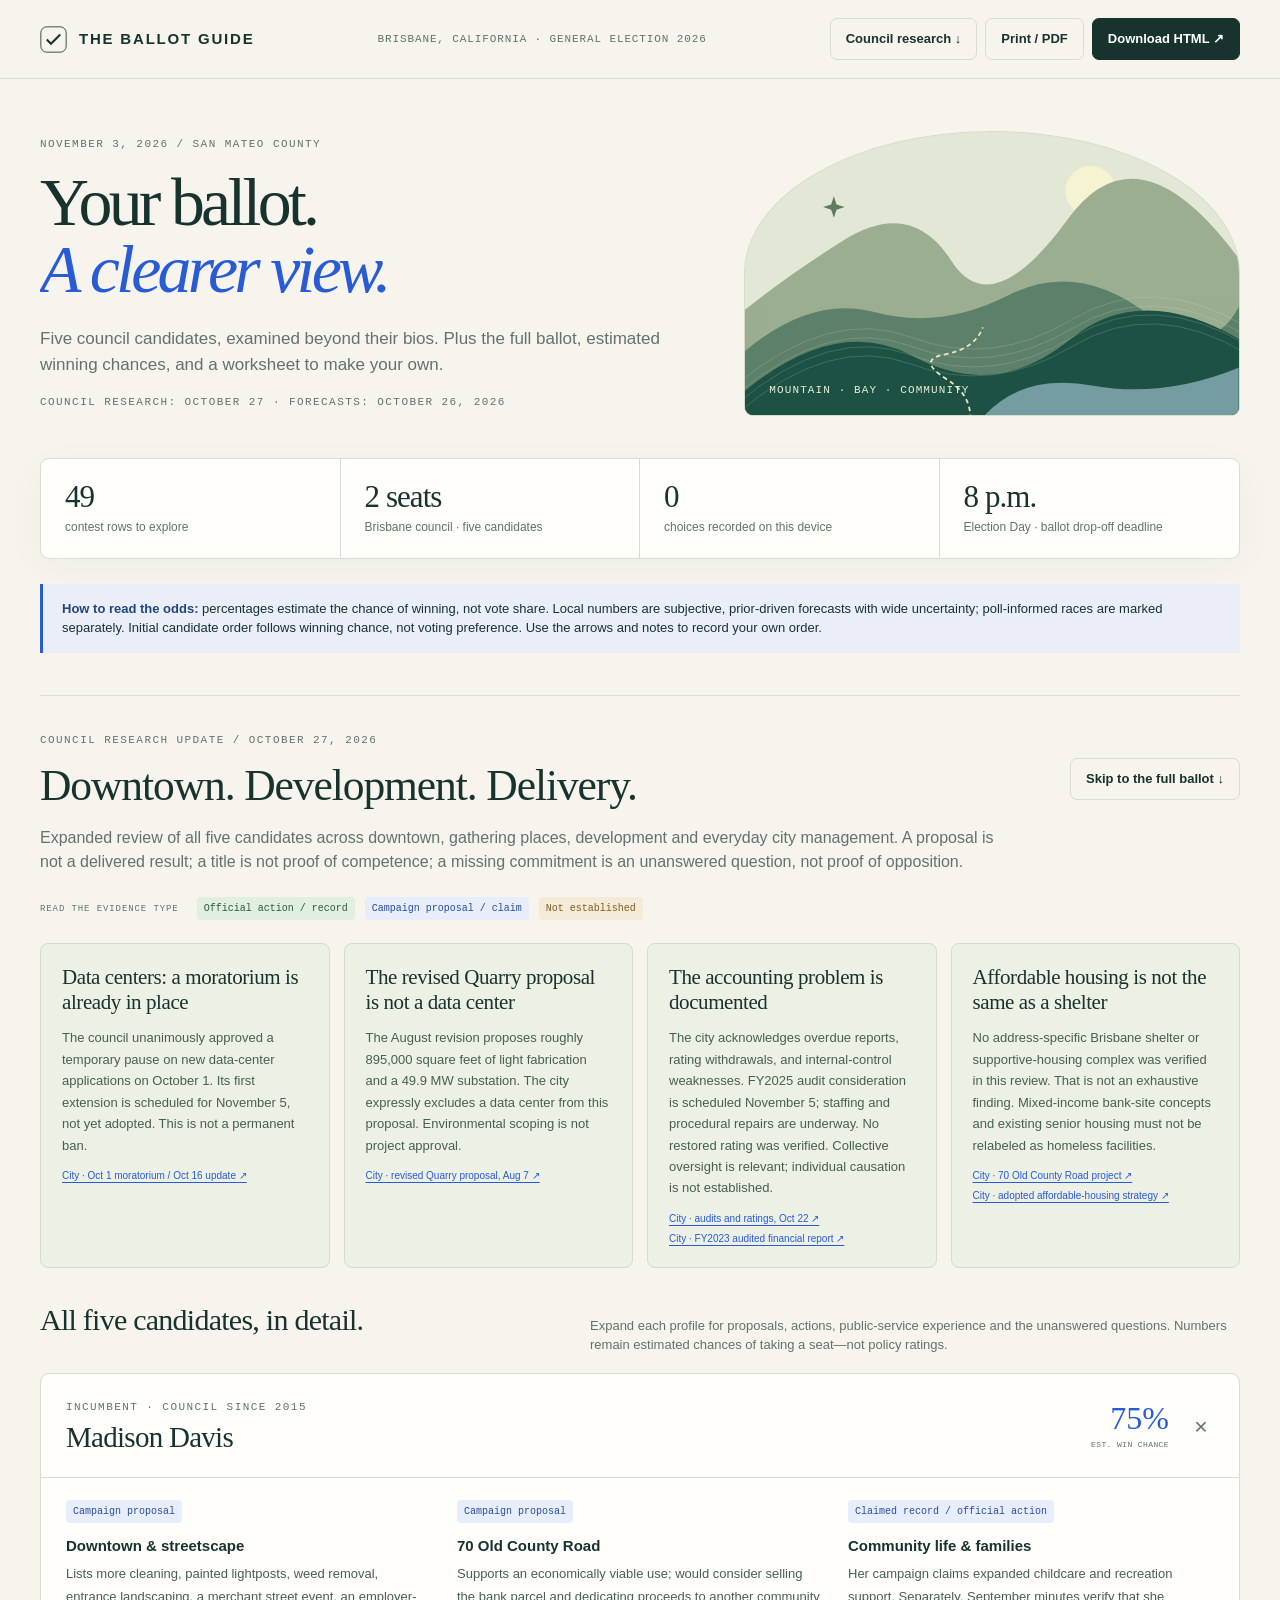
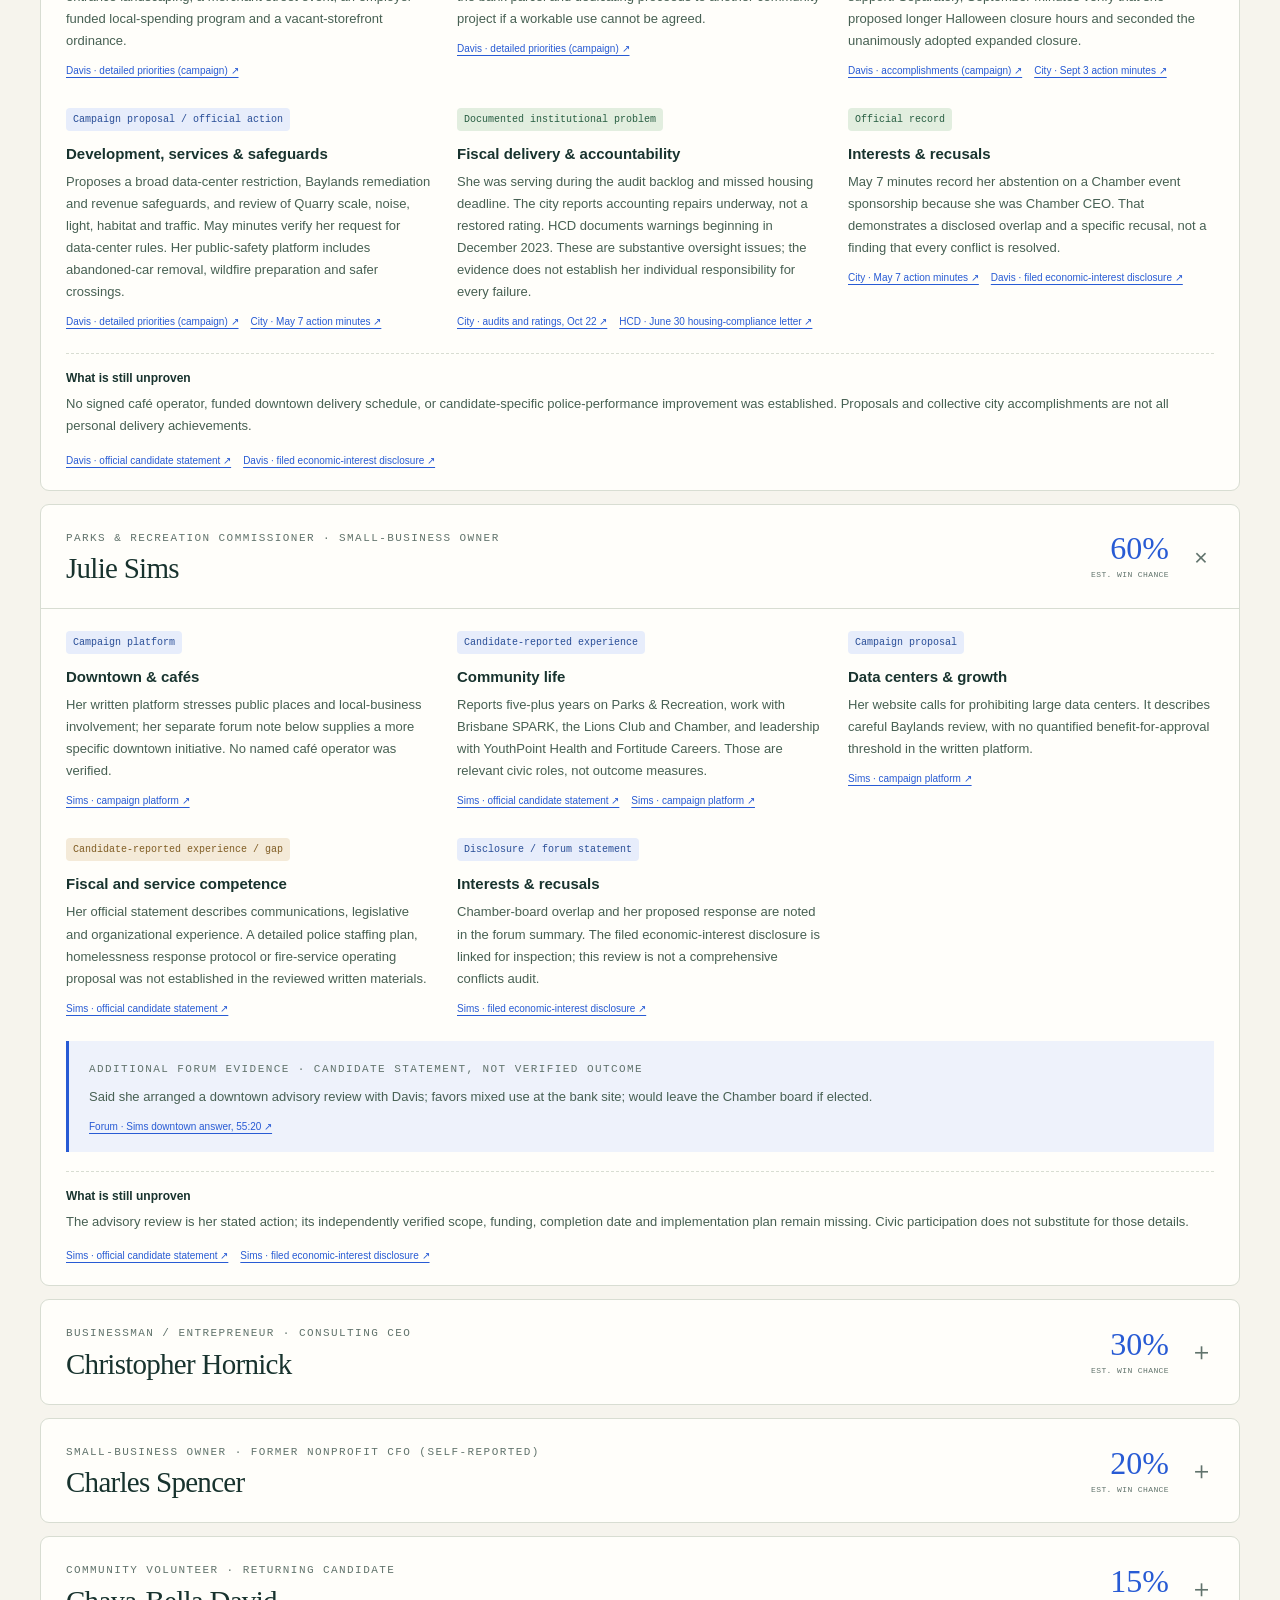
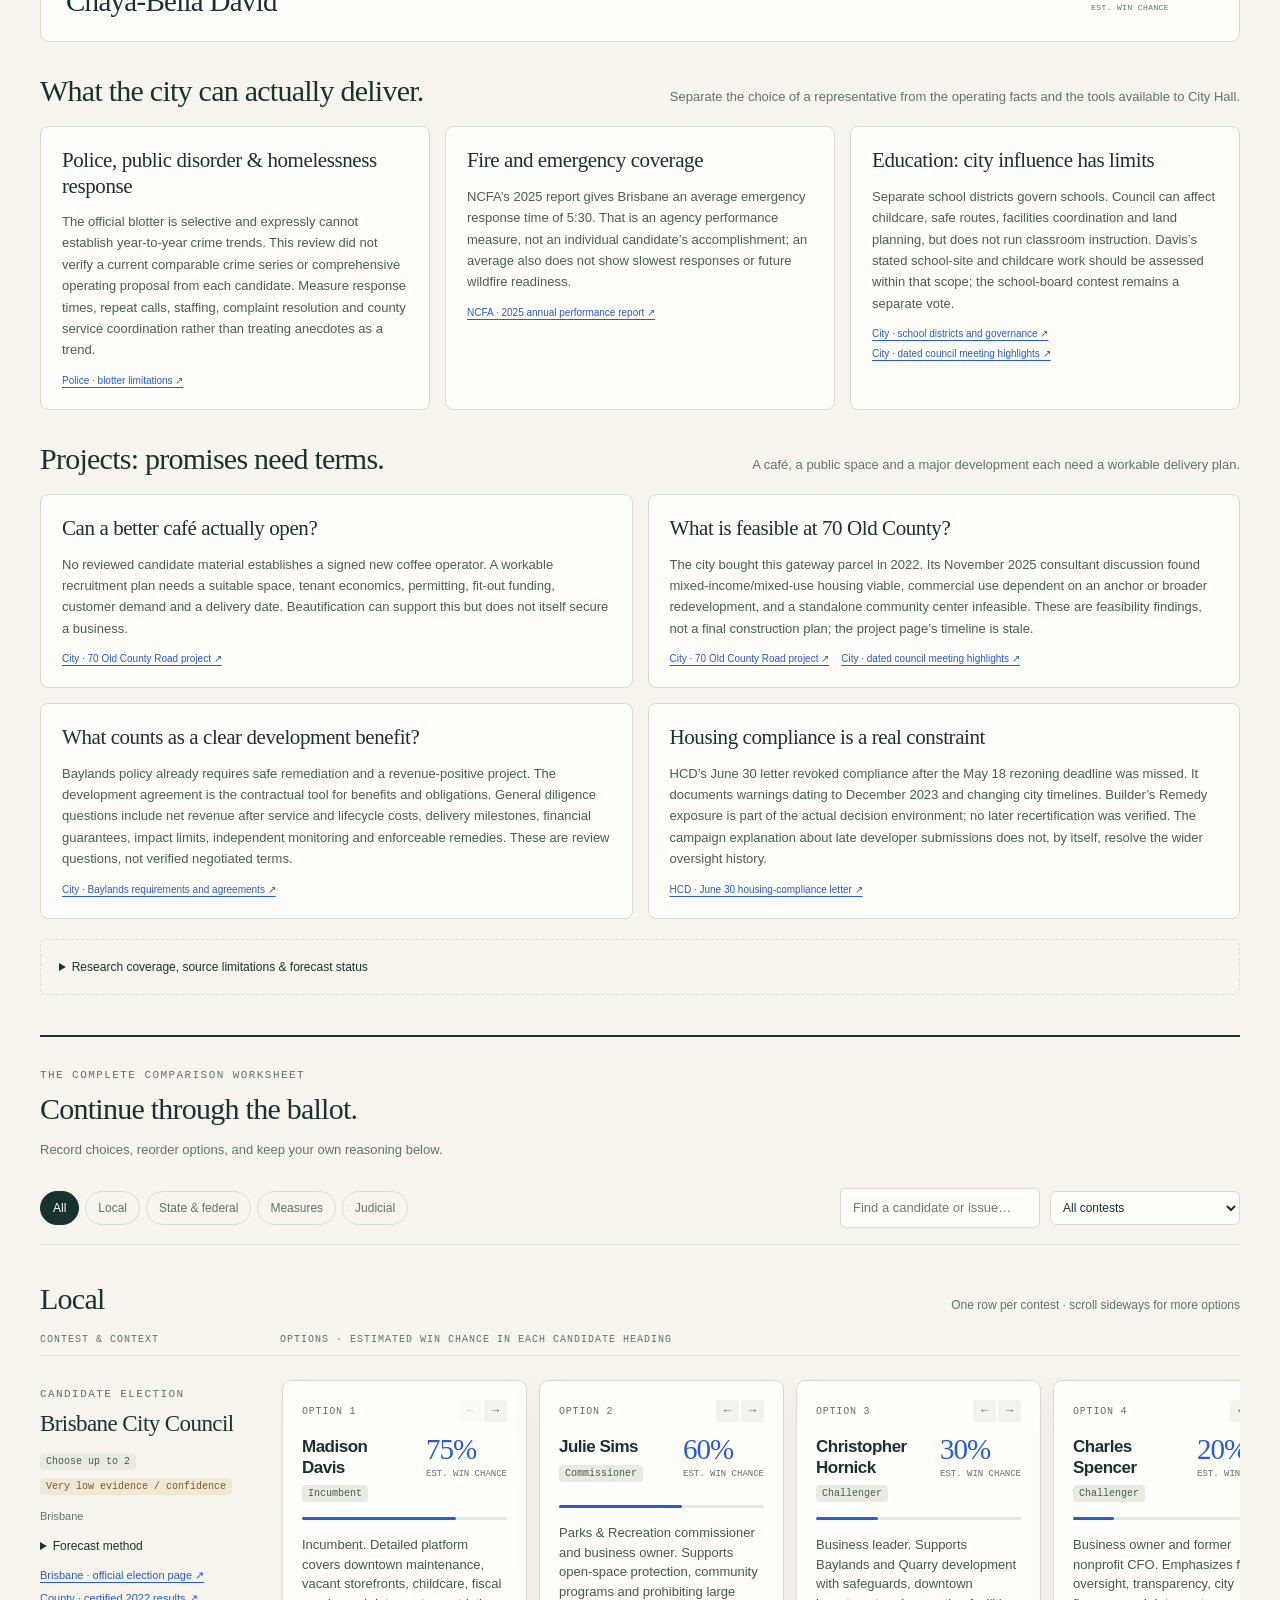
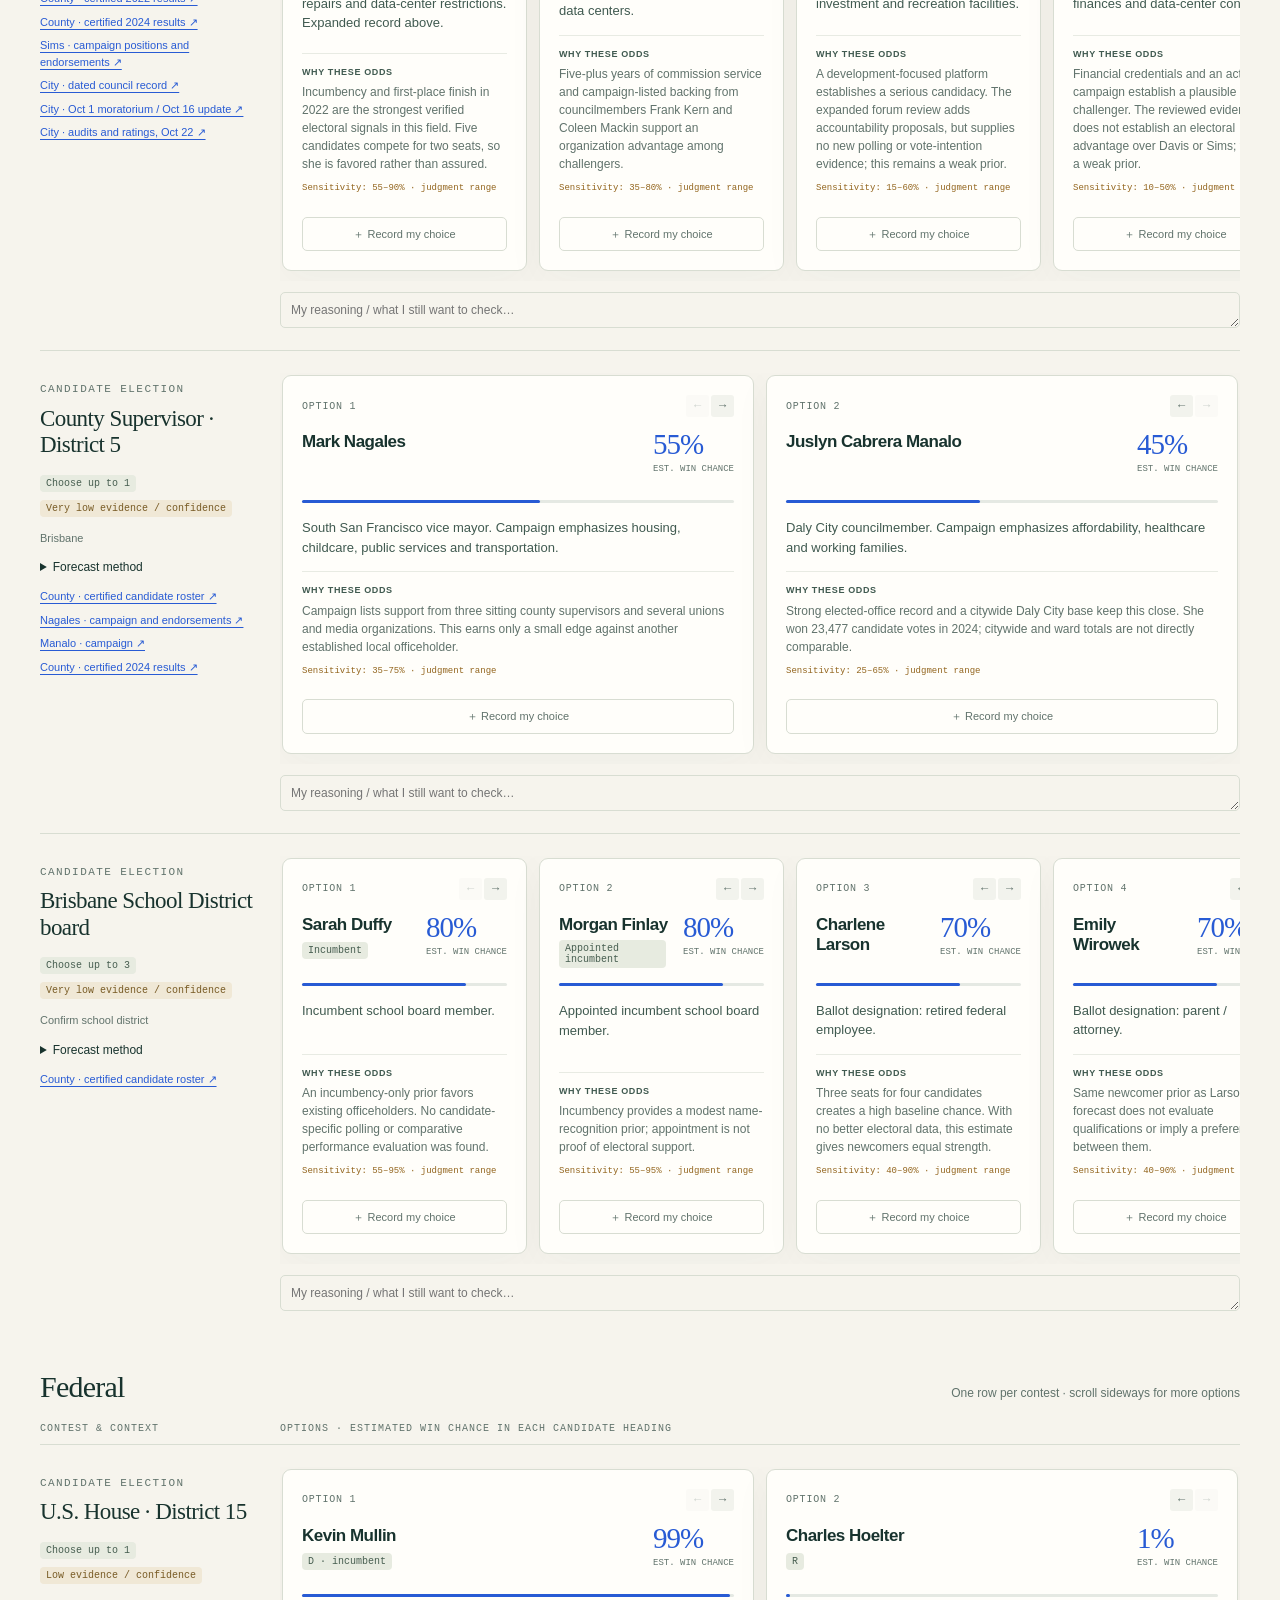
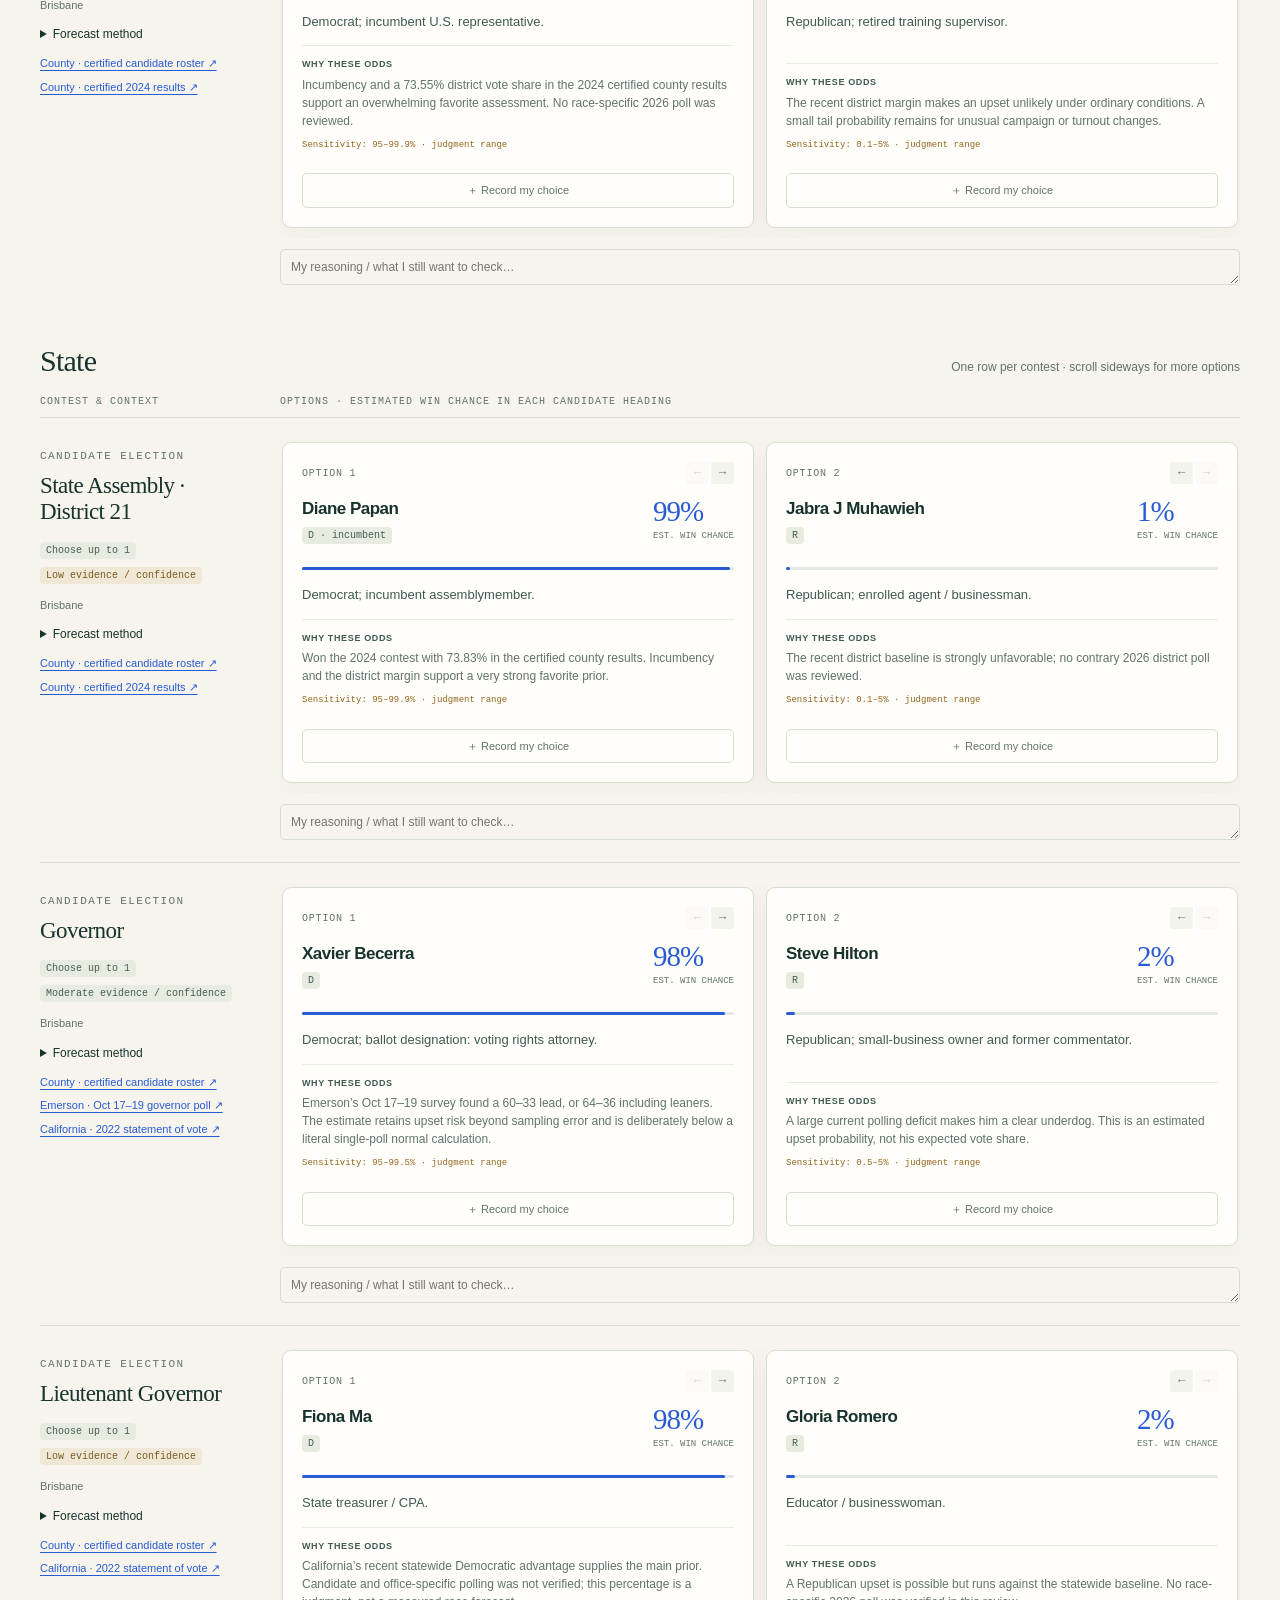
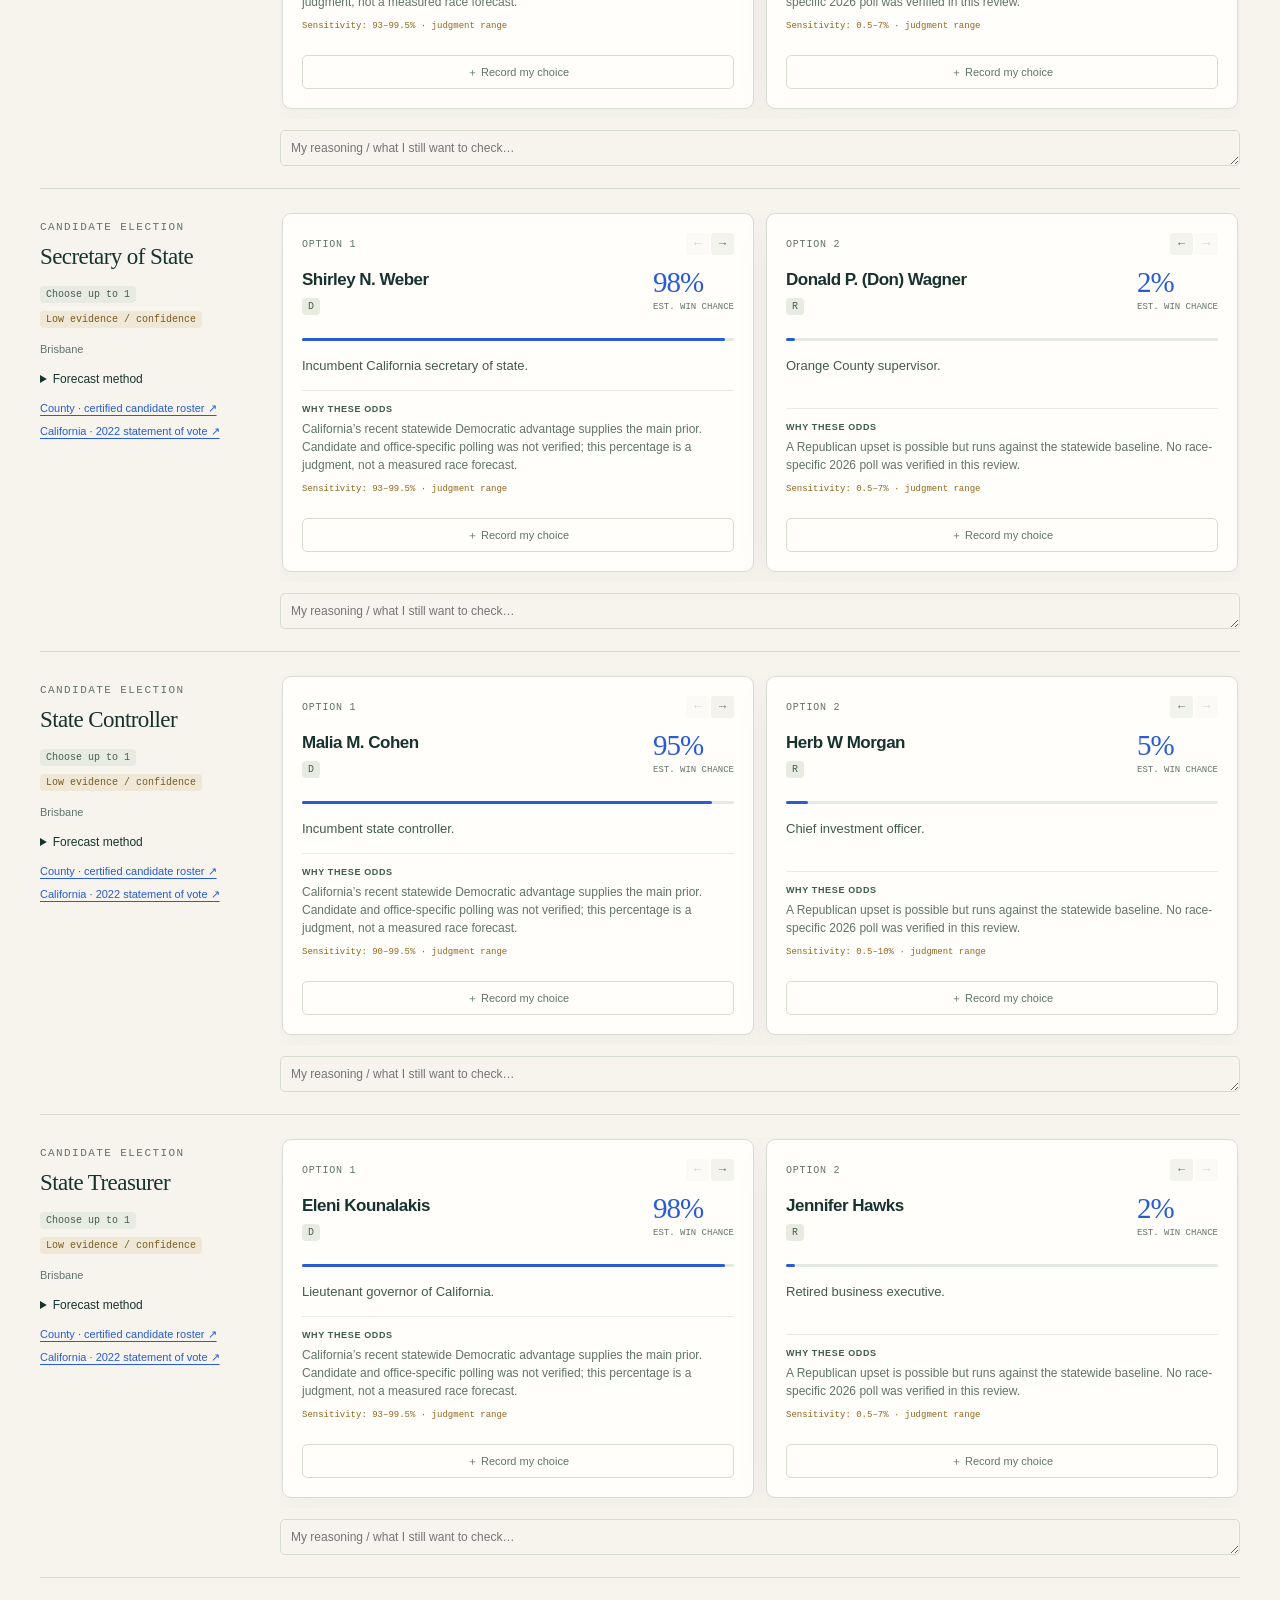
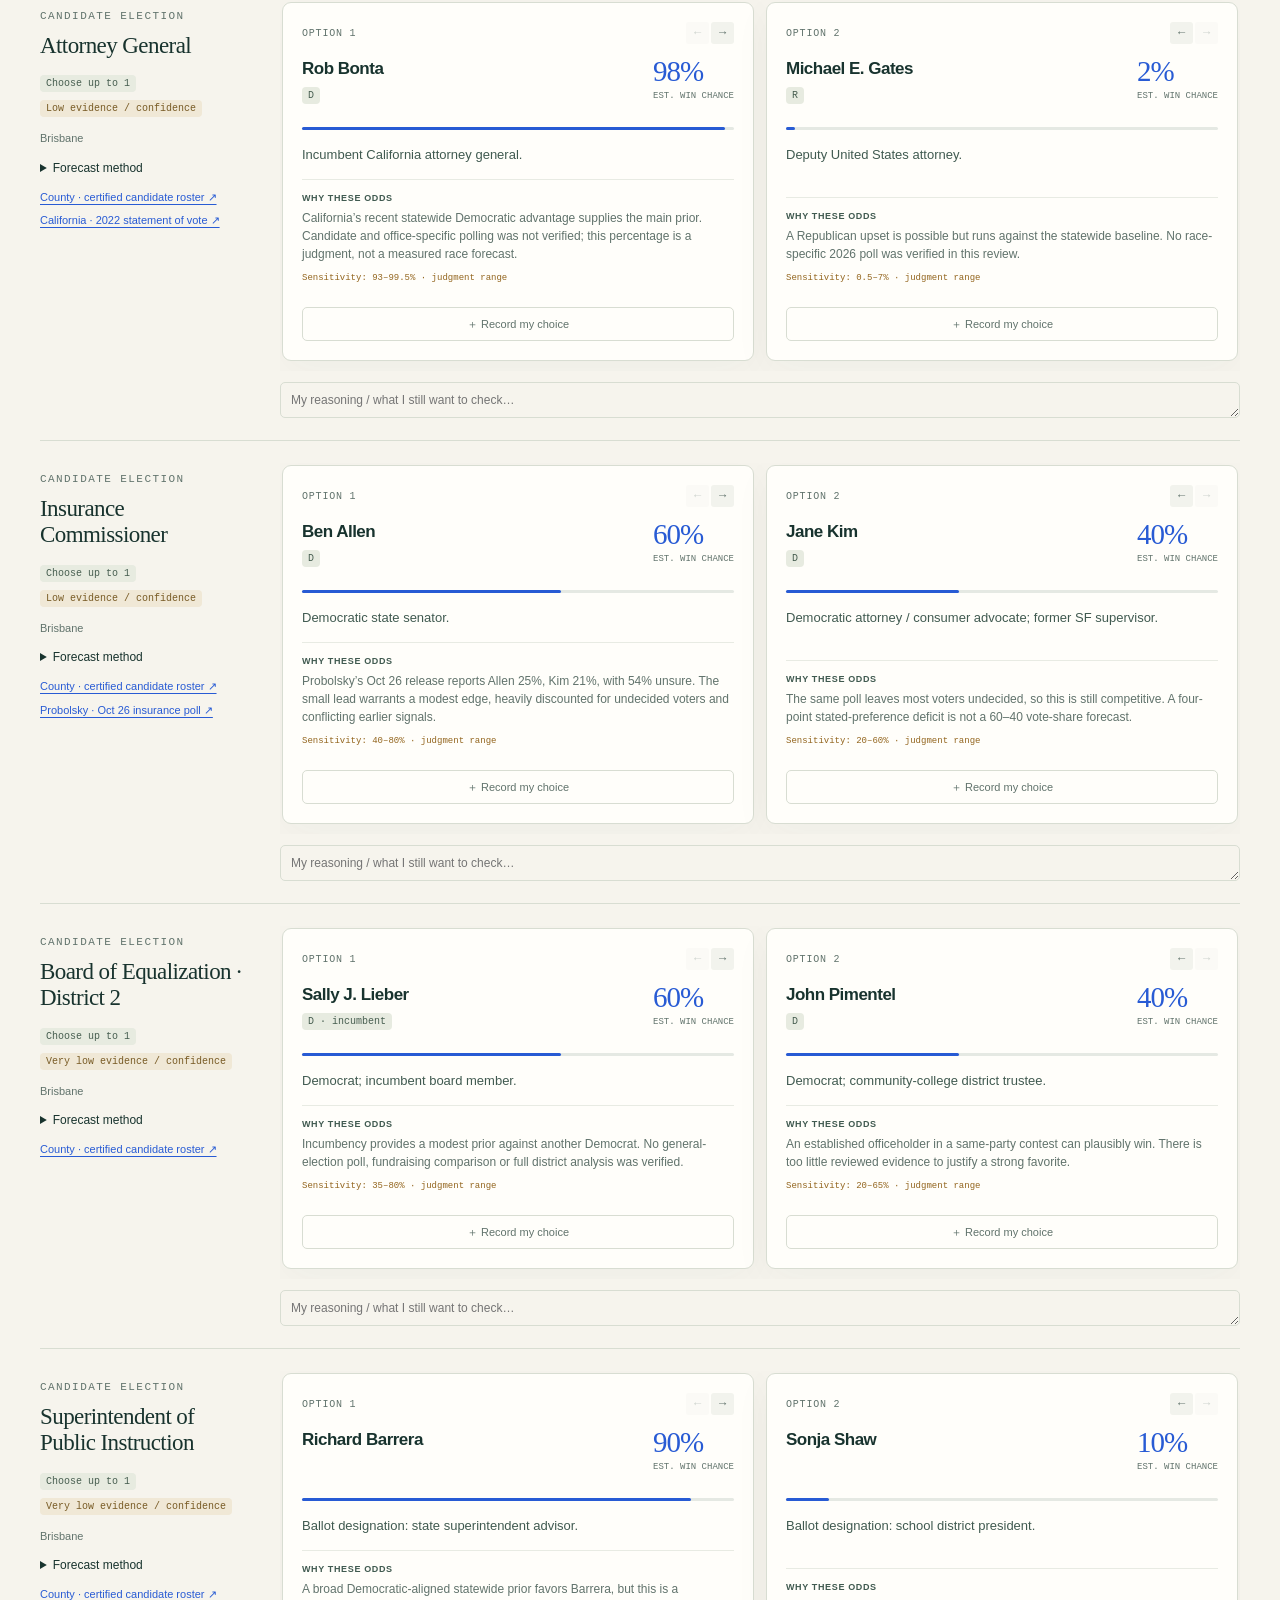
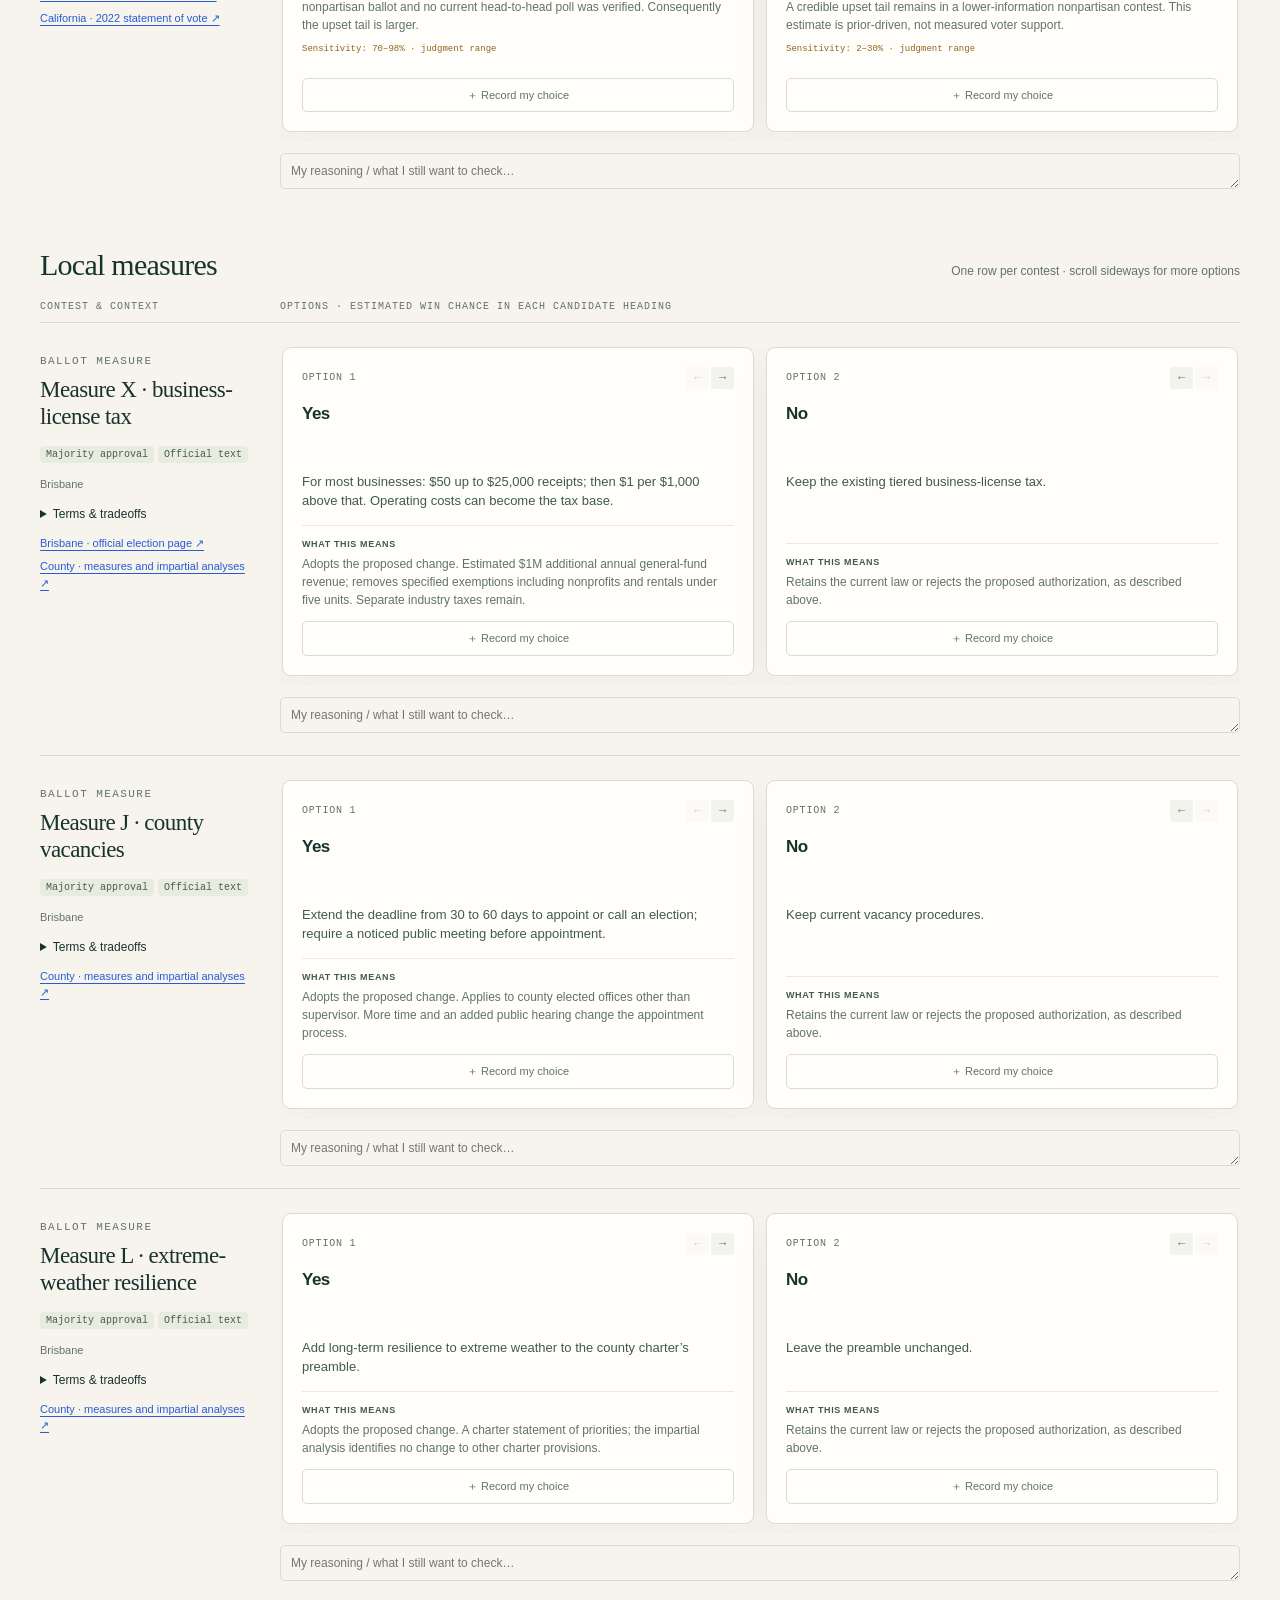
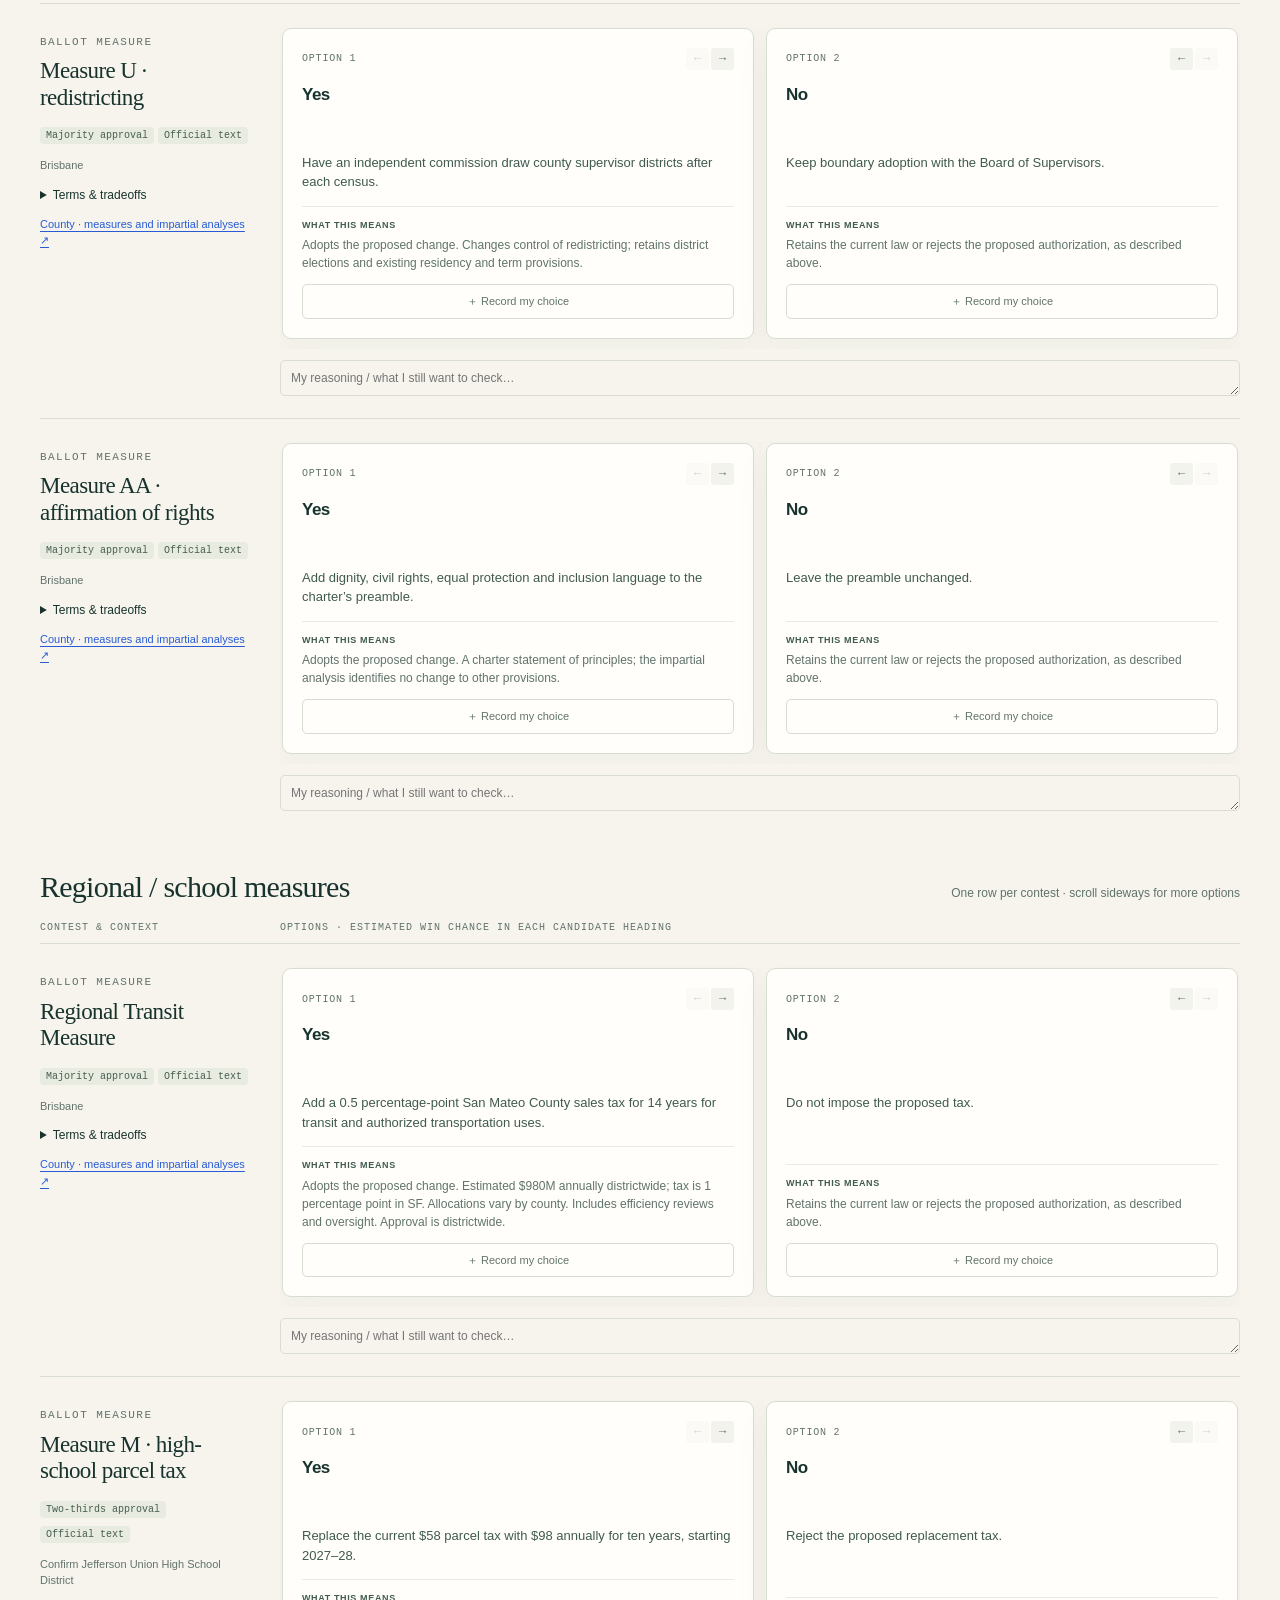
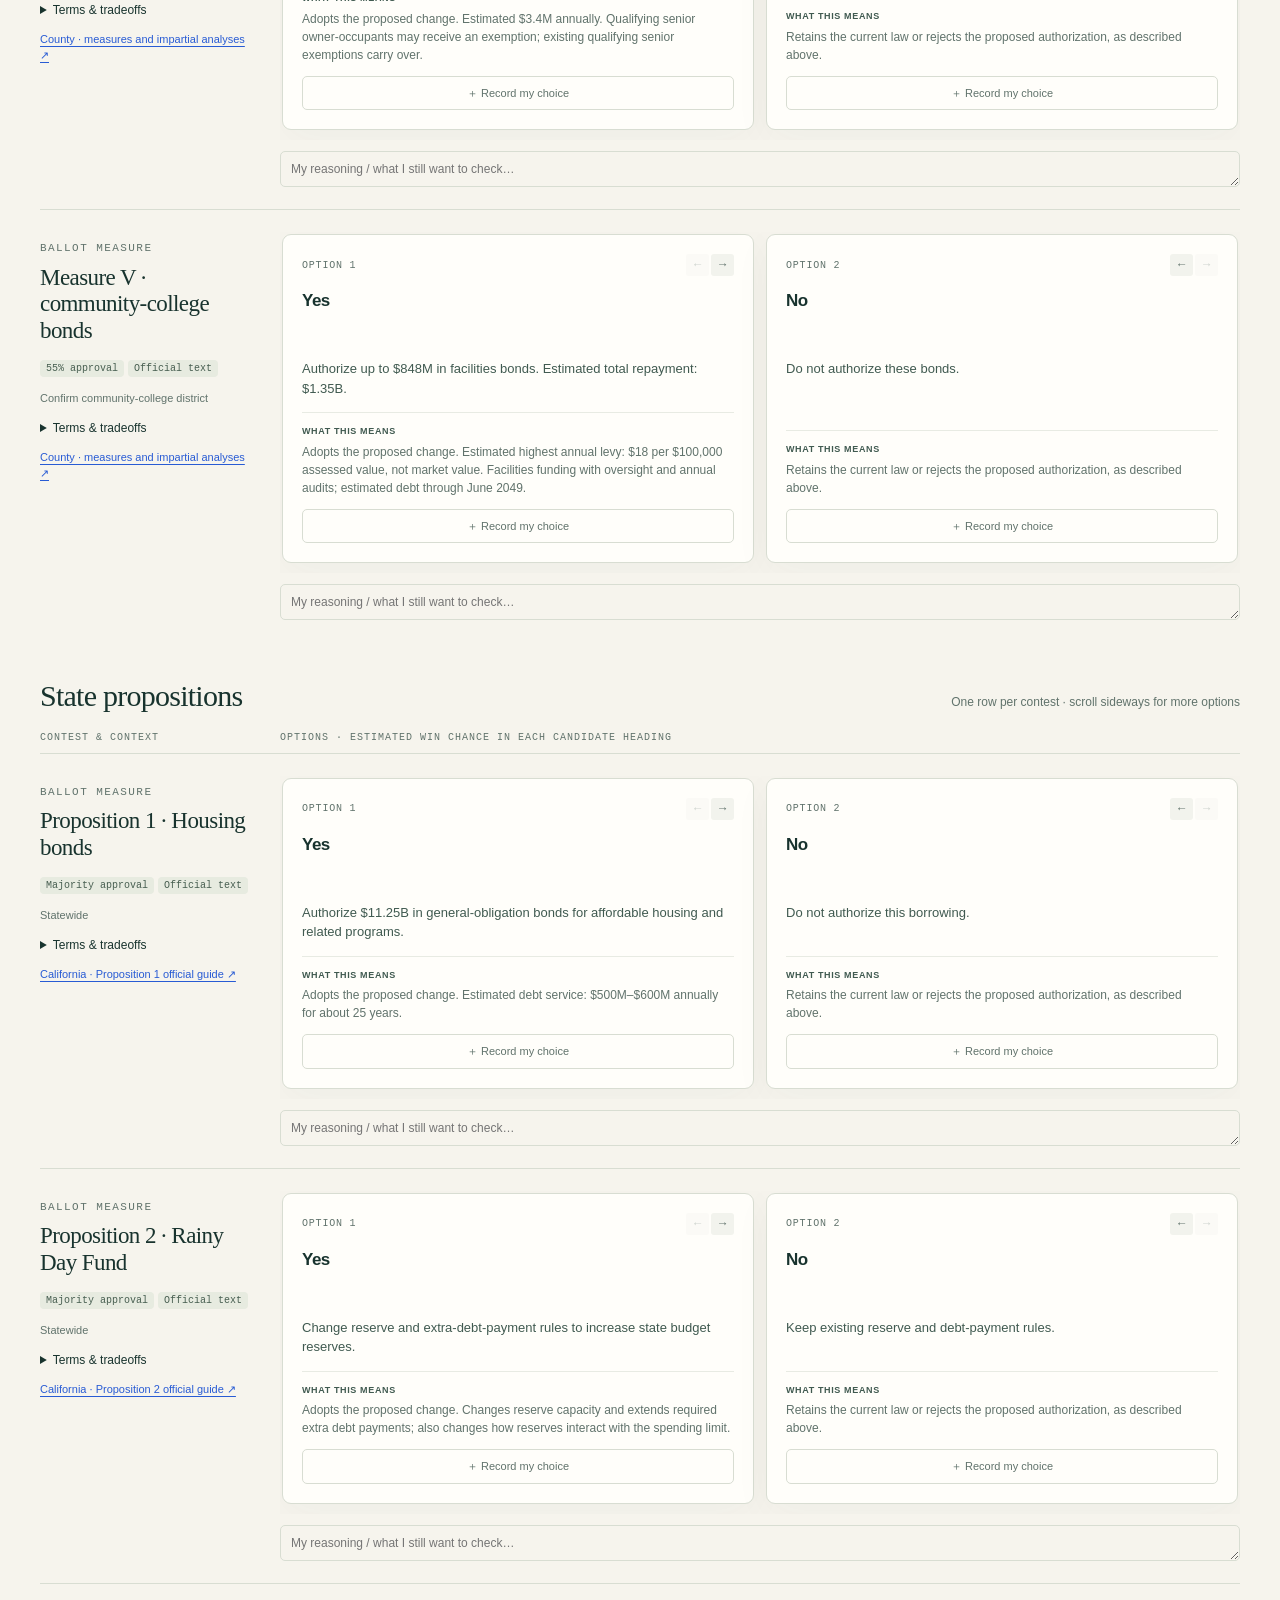
==== index.html @ 9d196192 "Create maintainable Brisbane ballot guide with offline worksheets" ====
<!doctype html>
<html lang="en"><head><meta charset="utf-8"><meta name="viewport" content="width=device-width,initial-scale=1"><meta name="description" content="Brisbane’s November 2026 ballot, explained: candidate win estimates, source links, ballot measures and a personal voting worksheet."><link rel="icon" href="data:image/svg+xml,%3Csvg xmlns=%27http://www.w3.org/2000/svg%27 viewBox=%270 0 32 32%27%3E%3Crect width=%2732%27 height=%2732%27 rx=%276%27 fill=%27%2318332e%27/%3E%3Ctext x=%2716%27 y=%2724%27 text-anchor=%27middle%27 font-size=%2725%27 fill=%27%23f6f4ed%27%3EB%3C/text%3E%3C/svg%3E"><title>Brisbane · The Ballot Guide</title>
<link rel="stylesheet" href="assets/styles.css"></head><body>
<header><div class="shell mast"><div class="brand"><svg viewBox="0 0 32 32" fill="none" aria-hidden="true"><rect x="1" y="1" width="30" height="30" rx="7" stroke="currentColor"/><path d="m8 16 5 5L24 10" stroke="currentColor" stroke-width="2.5"/></svg>THE BALLOT GUIDE</div><div class="mast-meta">Brisbane, California · General election 2026</div><div class="actions"><a class="btn header-research-link" href="#council-research">Council research ↓</a><button class="btn" id="print">Print / PDF</button><button class="btn primary" id="download">Download HTML ↗</button></div></div></header>
<main class="shell"><section class="hero"><div><div class="eyebrow">November 3, 2026 / San Mateo County</div><h1>Your ballot.<br><em>A clearer view.</em></h1><p class="intro">Five council candidates, examined beyond their bios. Plus the full ballot, estimated winning chances, and a worksheet to make your own.</p><div class="eyebrow">Council research: October 27 · forecasts: October 26, 2026</div></div><div class="landscape" aria-hidden="true"><svg viewBox="0 0 550 360" preserveAspectRatio="xMidYMid slice"><rect width="550" height="360" fill="#e2e7d6"/><circle cx="385" cy="88" r="28" fill="#f5f3d2"/><path d="M-20 237Q35 190 110 143T230 166T360 119T570 192V370H-20Z" fill="#9bae91"/><path d="M-10 275Q70 203 144 223T294 204T450 226T560 193V370H-10Z" fill="#5d806a"/><path d="M-20 328Q95 222 187 272T363 253T570 265V370H-20Z" fill="#1d5144"/><path d="M267 338Q310 291 388 305T550 285V370H245Z" fill="#759da0"/><g fill="none" stroke="#d4dfc5" opacity=".22"><path d="M-10 304Q95 217 185 251T365 231T560 240"/><path d="M-10 315Q95 227 185 261T365 241T560 250"/><path d="M-10 326Q95 237 185 271T365 251T560 260"/><path d="M-10 337Q95 247 185 281T365 261T560 270"/></g><path d="M248 360Q260 320 225 298T223 270T265 240" fill="none" stroke="#ede6be" stroke-width="2" stroke-dasharray="5 4"/><path d="m96 103 3-9 3 9 9 3-9 3-3 9-3-9-9-3Z" fill="#607b60"/></svg><span>Mountain · Bay · Community</span></div></section>
<section class="summary" aria-label="Guide overview"><div class="stat"><b id="count">—</b><span>contest rows to explore</span></div><div class="stat"><b>2 seats</b><span>Brisbane council · five candidates</span></div><div class="stat"><b id="chosenCount">0</b><span>choices recorded on this device</span></div><div class="stat"><b>8 p.m.</b><span>Election Day · ballot drop-off deadline</span></div></section>
<div class="notice"><strong>How to read the odds:</strong> percentages estimate the chance of winning, not vote share. Local numbers are subjective, prior-driven forecasts with wide uncertainty; poll-informed races are marked separately. Initial candidate order follows winning chance, not voting preference. Use the arrows and notes to record your own order.</div>
<div id="research-content"></div>
<div id="ballot-table" class="ballot-divider"><div class="eyebrow">The complete comparison worksheet</div><h2>Continue through the ballot.</h2><p>Record choices, reorder options, and keep your own reasoning below.</p></div><nav class="toolbar" aria-label="Filter contests"><div class="filters" id="filters"></div><input id="search" class="search" aria-label="Search contests or candidates" placeholder="Find a candidate or issue…"><select id="view" aria-label="View mode"><option value="all">All contests</option><option value="close">Competitive candidate races</option><option value="chosen">My recorded choices</option></select></nav>
<div id="guide" aria-live="polite"><p>Loading ballot guide…</p></div><noscript><p>Enable JavaScript to use the ballot worksheet. <a href="content/research.html">Read the council research</a> or <a href="content/ballot.json">download the ballot data</a>.</p></noscript>
<section class="guide-end"><article class="panel" id="method"><div class="eyebrow">Read the fine print, comfortably</div><h2>The forecast, explained.</h2><p>All win probabilities are the analyst’s estimates. Sources supply election results, polls, candidate statements and ballot text; they do not endorse these probabilities. No past forecast calibration was performed.</p><ul><li><strong>Poll-informed:</strong> Governor and insurance commissioner incorporate verified October polls, with judgmental allowance for polling error and undecided voters.</li><li><strong>Prior-driven:</strong> Other races use incumbency, previous results, campaign-reported endorsements or a broad partisan baseline. These are weaker estimates.</li><li><strong>Multiple winners:</strong> A council candidate’s number is the chance of taking either seat. Probabilities sum to 200% for two seats and 300% for three seats, not 100%.</li><li><strong>Judicial retention:</strong> The same 99% retention prior is applied to each justice. Individual decisions, conduct and opposition campaigns were not comprehensively reviewed.</li><li><strong>Sensitivity bands:</strong> The ranges shown are subjective plausible probability ranges under changed assumptions. They are not statistical confidence intervals.</li></ul><p>Evidence about one challenger is uneven. A thinner reviewed record is not evidence of a weaker candidate. Fundraising filings, a full candidate-forum review or a credible new poll could materially change local estimates.</p><button class="btn" id="reset">Reset my choices & notes</button></article><article class="panel"><div class="eyebrow">Before you submit</div><h2>Make it count.</h2><p><strong>Brisbane City Hall vote center:</strong> October 31–November 2, 9 a.m.–5 p.m.; November 3, 7 a.m.–8 p.m.</p><p>Return in person to an official vote center or drop box by <strong>8 p.m. November 3</strong>. Mail ballots must be postmarked by November 3 and received by November 10. Close to Election Day, request a hand postmark at a post-office counter or use an official drop box.</p><p><strong>Check the exact ballot.</strong> This guide covers the verified city, state, federal, county and judicial contests plus potential school-district items. It has not been matched to a residential address; additional school or special-district contests may apply. District-dependent rows are marked.</p><p><a href="https://smcacre.gov/elections/my-election-info" target="_blank" rel="noopener">Find your official sample ballot ↗</a><br><a href="https://www.brisbaneca.gov/801/2026-Municipal-Election-Information" target="_blank" rel="noopener">Official Brisbane voting information ↗</a></p><p><strong>Sharing:</strong> Download HTML to save an offline copy with your current order, selections and notes. You can send that file yourself. Notes are stored in this browser, not synchronized between people. Print / PDF uses your browser’s print dialog.</p></article></section>
<footer><span>Brisbane · November 2026 ballot guide<br>Independent comparison & forecast worksheet. Not an official ballot.</span><span>Council sources checked October 27; other sources October 26 · Forecasts are not live<br>No personal political profile is used.</span></footer></main>
<div id="toast" class="toast" role="status" hidden></div>
<script id="guide-data" type="application/json">null</script><script id="saved-state" type="application/json">{}</script>
<script src="assets/app.js" defer></script></body></html>
---- assets/styles.css ----
:root{--paper:#f6f4ed;--ink:#18332e;--muted:#61736c;--line:#d8ddd2;--blue:#285bd4;--white:#fffefa;--green:#dce8b3;--amber:#93651e;--shadow:0 10px 40px #17372c09}
*{box-sizing:border-box}
html{scroll-behavior:smooth}
body{margin:0;background:var(--paper);color:var(--ink);font:15px/1.5 -apple-system,BlinkMacSystemFont,"Segoe UI",sans-serif}
button,input,select,textarea{font:inherit}
button,a,input,select{touch-action:manipulation}
a{color:var(--blue);text-underline-offset:3px}
button{cursor:pointer}
button:focus-visible,a:focus-visible,textarea:focus-visible,input:focus-visible,select:focus-visible{outline:3px solid #e7aa48;outline-offset:3px}
button:disabled{opacity:.3;cursor:default}
.shell{max-width:1600px;margin:auto;padding:0 40px}
header{border-bottom:1px solid var(--line)}
.mast{display:flex;align-items:center;justify-content:space-between;gap:20px;min-height:78px}
.brand{font-size:15px;font-weight:800;letter-spacing:.12em;display:flex;gap:12px;align-items:center}
.brand svg{width:27px}
.mast-meta{color:var(--muted);font:11px/1.5 ui-monospace,SFMono-Regular,monospace;letter-spacing:.08em;text-transform:uppercase}
.actions{display:flex;gap:8px}
.btn{border:1px solid var(--line);background:transparent;border-radius:7px;padding:10px 15px;color:var(--ink);font-size:13px;font-weight:650;white-space:nowrap}
.btn.primary{background:var(--ink);border-color:var(--ink);color:white}
.hero{position:relative;overflow:hidden;padding:52px 0 32px;display:grid;grid-template-columns:1.3fr 1fr;align-items:center;gap:60px}
.eyebrow{font:11px/1.5 ui-monospace,SFMono-Regular,monospace;letter-spacing:.13em;text-transform:uppercase;color:var(--muted)}
h1{font:500 clamp(48px,5.3vw,84px)/.99 Georgia,serif;letter-spacing:-.055em;margin:16px 0 23px;max-width:850px}
h1 em{color:var(--blue);font-weight:400}
h2{font:500 30px/1.15 Georgia,serif;letter-spacing:-.025em;margin:0}
h3{font-size:15px;margin:0 0 8px}
.intro{font-size:17px;max-width:625px;color:var(--muted)}
.landscape{background:#e2e7d6;border:1px solid #d5ddc7;border-radius:50% 50% 9px 9px;position:relative;min-height:285px;overflow:hidden;align-self:stretch;max-height:365px}
.landscape svg{width:100%;height:100%;position:absolute;inset:0}
.landscape span{position:absolute;bottom:19px;left:24px;font:11px ui-monospace,monospace;letter-spacing:.1em;color:#e8eedb;text-transform:uppercase}
.summary{display:grid;grid-template-columns:repeat(4,1fr);border:1px solid var(--line);border-radius:9px;background:var(--white);box-shadow:var(--shadow);margin:10px 0 25px}
.stat{padding:20px 24px;border-right:1px solid var(--line)}
.stat:last-child{border:0}
.stat b{display:block;font:500 31px Georgia,serif;letter-spacing:-.03em}
.stat span{color:var(--muted);font-size:12px}
.notice{padding:15px 19px;border-left:3px solid var(--blue);background:#e9eef9;font-size:13px;margin:22px 0}
.notice strong{color:#24457c}
.toolbar{display:flex;align-items:center;gap:10px;position:sticky;top:0;z-index:5;padding:16px 0;background:var(--paper);border-bottom:1px solid var(--line);flex-wrap:wrap}
.filters{display:flex;gap:6px;flex-wrap:wrap}
.filter{border:1px solid var(--line);border-radius:40px;background:transparent;padding:7px 12px;font-size:12px;color:var(--muted)}
.filter.active{background:var(--ink);border-color:var(--ink);color:white}
.search{margin-left:auto;border:1px solid var(--line);border-radius:6px;background:var(--white);padding:9px 12px;min-width:200px;font-size:13px}
.toolbar select{border:1px solid var(--line);background:var(--white);padding:8px;border-radius:6px;font-size:12px;color:var(--ink)}
.section-title{display:flex;align-items:baseline;justify-content:space-between;gap:20px;margin:37px 0 17px}
.section-title span{color:var(--muted);font-size:12px}
.table-head{display:grid;grid-template-columns:220px 1fr;gap:20px;color:var(--muted);font:10px ui-monospace,monospace;letter-spacing:.1em;text-transform:uppercase;margin:18px 0 10px}
.contest{display:grid;grid-template-columns:220px minmax(0,1fr);gap:20px;border-top:1px solid var(--line);padding:22px 0}
.contest-heading{padding:8px 7px 8px 0;position:relative}
.contest-heading h3{font:500 23px/1.15 Georgia,serif;letter-spacing:-.025em;margin:8px 0 11px}
.badge{display:inline-block;border-radius:4px;padding:3px 6px;font:10px ui-monospace,monospace;background:#e7ebe0;color:#475e50;margin:3px 4px 3px 0}
.badge.low{background:#f0e8d6;color:#785b25}
.scope{display:block;font-size:11px;color:var(--muted);margin:10px 0}
.source-links{display:flex;flex-wrap:wrap;gap:7px;margin-top:12px;font-size:11px}
.option-scroll{display:grid;grid-auto-flow:column;grid-auto-columns:minmax(245px,1fr);gap:12px;overflow-x:auto;align-items:stretch;padding:2px 2px 10px;scrollbar-color:#bec9bb transparent;scrollbar-width:thin}
.option-card{background:var(--white);border:1px solid var(--line);border-radius:9px;padding:19px;min-width:0;position:relative;box-shadow:var(--shadow);display:flex;flex-direction:column}
.option-card.chosen{border-color:var(--blue);box-shadow:inset 0 0 0 1px var(--blue)}
.slot{font:10px ui-monospace,monospace;letter-spacing:.08em;color:var(--muted);text-transform:uppercase;margin-bottom:13px;display:flex;align-items:center;justify-content:space-between;gap:8px}
.move{display:flex;gap:2px}
.move button{border:0;background:#f2f3ed;color:var(--muted);border-radius:3px;font-size:12px;line-height:1.5;width:23px;height:22px;padding:0}
.candidate{display:flex;justify-content:space-between;align-items:flex-start;gap:13px;margin-bottom:12px;min-height:58px}
.candidate h4{font-size:17px;line-height:1.2;margin:2px 0;font-weight:700;letter-spacing:-.03em}
.prob{color:var(--blue);font:500 29px/1 Georgia,serif;white-space:nowrap;letter-spacing:-.035em}
.prob small{font:9px/1.4 ui-monospace,monospace;color:var(--muted);display:block;text-align:right;margin-top:4px;letter-spacing:0}
.prob-bar{height:3px;background:#e5e9e3;margin:0 0 15px;border-radius:9px}
.prob-bar span{display:block;height:100%;background:var(--blue);border-radius:9px}
.description{font-size:13px;color:#405a50;margin:0 0 14px}
.why{border-top:1px solid #e8ebe3;padding-top:12px;font-size:12px;color:var(--muted);margin-top:auto}
.why strong{font-size:9px;display:block;letter-spacing:.07em;text-transform:uppercase;margin-bottom:4px;color:#405a50}
.range{font:9px/1.5 ui-monospace,monospace;color:var(--amber);margin:9px 0}
.choose{border:1px solid var(--line);background:transparent;border-radius:5px;padding:8px;color:var(--muted);font-size:11px;margin-top:12px;display:block;width:100%}
.chosen .choose{background:#ecf1ff;border-color:#c3d1f2;color:var(--blue)}
.worksheet{grid-column:2;font-size:11px;display:flex;align-items:center;gap:12px;margin-top:-9px}
.worksheet textarea{width:100%;resize:vertical;min-height:36px;height:36px;border:1px solid var(--line);border-radius:5px;background:transparent;padding:8px 10px;font-size:12px;color:var(--ink)}
details{font-size:12px;color:var(--muted);margin-top:12px}
summary{cursor:pointer;color:var(--ink)}
details p{font-size:11px;line-height:1.6;margin:8px 0;max-width:215px}
.guide-end{display:grid;grid-template-columns:1fr 1fr;gap:25px;margin:50px 0 30px}
.panel{padding:26px;border:1px solid var(--line);border-radius:10px;background:var(--white)}
.panel p,.panel li{font-size:13px;color:var(--muted)}
.panel ul{padding-left:19px}
.panel h2{margin-bottom:18px}
.panel details p{max-width:none}
footer{border-top:1px solid var(--line);padding:24px 0 35px;color:var(--muted);font-size:11px;display:flex;justify-content:space-between;gap:20px}
.empty{padding:60px;text-align:center;color:var(--muted)}
.toast{position:fixed;bottom:25px;left:50%;transform:translateX(-50%);background:var(--ink);color:white;border-radius:30px;padding:11px 23px;font-size:13px;z-index:20;box-shadow:0 5px 30px #0002}
.sr-only{position:absolute;width:1px;height:1px;overflow:hidden;clip:rect(0,0,0,0)}

@media(min-width:1350px){.shell{padding:0 55px}
.contest,.table-head{grid-template-columns:240px minmax(0,1fr)}
}

@media(max-width:900px){.shell{padding:0 22px}
.hero{gap:25px;grid-template-columns:1.5fr 1fr}
.landscape{min-height:230px}
.contest,.table-head{grid-template-columns:185px minmax(0,1fr);gap:14px}
.option-scroll{grid-auto-columns:270px}
.search{min-width:150px}
.mast-meta{display:none}
.stat{padding:17px}
.guide-end{gap:14px}
.candidate{min-height:45px}
}

@media(max-width:600px){.shell{padding:0 17px}
.mast{min-height:70px;gap:8px}
.brand{font-size:11px;letter-spacing:.07em;gap:7px}
.brand svg{width:23px}
.actions .btn{padding:8px 9px;font-size:11px}
.hero{display:block;padding:32px 0 18px}
.hero h1{font-size:55px;max-width:380px}
.intro{font-size:15px}
.landscape{display:none}
.summary{grid-template-columns:1fr 1fr}
.stat{border-bottom:1px solid var(--line)}
.stat:nth-child(2){border-right:0}
.stat:nth-child(3),.stat:nth-child(4){border-bottom:0}
.stat b{font-size:28px}
.toolbar{gap:9px;position:relative}
.filters{width:100%;gap:5px}
.search{margin-left:0;flex:1;min-width:100px;width:50%}
.toolbar select{max-width:45%}
.table-head{display:none}
.contest{display:block;padding:19px 0 24px}
.contest-heading h3{font-size:25px;margin:9px 0}
.contest-heading{padding-bottom:14px}
.source-links{margin-top:8px}
.scope{display:inline}
.contest-heading details{display:inline-block;margin:6px 0}
.contest-heading details p{max-width:100%}
.option-scroll{grid-auto-columns:85%;margin:0 -3px 8px;padding-bottom:12px;scroll-snap-type:x mandatory}
.option-card{scroll-snap-align:start;padding:17px}
.worksheet{margin-top:3px}
.guide-end{grid-template-columns:1fr}
.section-title{margin:25px 0 5px}
.section-title h2{font-size:26px}
.section-title span{font-size:10px}
footer{display:block}
footer span{display:block;margin:8px 0}
}

@media print{@page{size:landscape;margin:12mm}
body{background:white;color:#142b24;font-size:10px}
.shell{max-width:none;padding:0}
.mast,.hero,.summary,.notice,.toolbar,.actions,.move,.choose,.toast,.table-head{display:none!important}
.section-title{margin:15px 0 6px}
.section-title h2{font-size:21px}
.contest{grid-template-columns:150px minmax(0,1fr);gap:10px;padding:10px 0;break-inside:avoid}
.contest-heading h3{font-size:17px}
.option-scroll{display:flex;overflow:visible;gap:7px}
.option-card{flex:1;min-width:0;padding:9px;box-shadow:none;border-radius:4px}
.candidate{min-height:0;gap:5px}
.candidate h4{font-size:11px}
.prob{font-size:20px}
.slot{font-size:7px}
.description,.why{font-size:9px}
.range{font-size:8px}
.prob small{font-size:7px}
.badge,.scope,.source-links{font-size:8px}
.worksheet{margin:0}
.worksheet textarea{height:auto;font-size:9px}
.guide-end{margin-top:15px}
.panel{padding:15px}
.panel p,.panel li{font-size:10px}
details p{font-size:9px}
footer{font-size:8px}
}


.council-research{border-top:1px solid var(--line);margin:42px 0 25px;padding-top:36px;scroll-margin-top:20px}
.research-heading{display:flex;gap:20px;justify-content:space-between;align-items:center}
.research-heading h2{font-size:clamp(33px,3.4vw,49px);margin:12px 0 16px}
.research-intro{font-size:16px;color:var(--muted);max-width:970px;margin:0 0 20px}
.evidence-legend{display:flex;align-items:center;gap:10px;flex-wrap:wrap;margin:23px 0}
.evidence-legend>span{font:9px ui-monospace,monospace;letter-spacing:.1em;color:var(--muted);margin-right:8px}
.evidence-record,.evidence-pledge,.evidence-gap{display:inline-block;font:10px/1.5 ui-monospace,monospace;padding:4px 7px;border-radius:4px;font-weight:400}
.evidence-record{color:#285e42;background:#e2eedf}
.evidence-pledge{color:#294e97;background:#e7edfb}
.evidence-gap{color:#805d24;background:#f4ead8}
.research-context{display:grid;grid-template-columns:repeat(4,minmax(0,1fr));gap:14px;margin-bottom:35px}
.research-box{background:var(--white);border:1px solid var(--line);border-radius:8px;padding:21px}
.research-context .research-box{background:#edf0e5;border-color:#d4dccb}
.research-box h3{font:500 21px/1.2 Georgia,serif;letter-spacing:-.02em}
.research-box p{font-size:13px;color:#466052;line-height:1.65;margin:12px 0}
.research-cites{display:flex;gap:5px 12px;flex-wrap:wrap;margin-top:11px}
.research-cites a{font-size:10px;line-height:1.5}
.research-subhead{display:flex;gap:35px;align-items:baseline;justify-content:space-between;margin:32px 0 18px}
.research-subhead h2{font-size:30px;min-width:260px}
.research-subhead p{max-width:650px;font-size:13px;color:var(--muted);margin:0}
.dossiers{display:grid;gap:13px}
.dossier{border:1px solid var(--line);border-radius:9px;background:var(--white);overflow:hidden;margin:0;color:var(--ink)}
.dossier>summary{list-style:none;display:flex;align-items:center;gap:20px;padding:23px 25px}
.dossier>summary::-webkit-details-marker{display:none}
.dossier summary h3{font:500 29px Georgia,serif;letter-spacing:-.025em;margin:6px 0 0}
.dossier-odds{margin-left:auto;font:500 32px/1 Georgia,serif;color:var(--blue);text-align:right}
.dossier-odds span{display:block;font:8px/1.4 ui-monospace,monospace;color:var(--muted);letter-spacing:.05em;margin-top:5px}
.dossier-toggle{font-size:25px;font-weight:300;color:var(--muted)}
.dossier[open] .dossier-toggle{transform:rotate(45deg)}
.dossier-body{border-top:1px solid var(--line);padding:22px 25px}
.dossier-grid{display:grid;grid-template-columns:repeat(3,minmax(0,1fr));gap:25px}
.dossier-grid article{padding-bottom:5px}
.dossier-grid h4{font-size:15px;line-height:1.4;margin:12px 0 7px}
.dossier-grid p,.forum-note p,.research-gap p{font-size:13px;line-height:1.7;max-width:none;color:#476053;margin:0}
.forum-note{padding:18px 20px;margin-top:20px;background:#eef2fb;border-left:3px solid var(--blue)}
.forum-note p{margin-top:9px}
.research-gap{padding:15px 0 0;margin-top:19px;border-top:1px dashed var(--line)}
.research-gap strong{font-size:12px}
.research-gap p{margin:6px 0}
.dossier-docs{margin-top:15px}
.research-services{display:grid;grid-template-columns:repeat(3,minmax(0,1fr));gap:15px}
.research-projects{display:grid;grid-template-columns:repeat(2,minmax(0,1fr));gap:15px}
.research-coverage{border:1px dashed var(--line);border-radius:6px;padding:18px;margin-top:20px}
.research-coverage p{font-size:12px;max-width:none;line-height:1.7}
.ballot-divider{border-top:2px solid var(--ink);padding-top:30px;margin-top:40px;scroll-margin-top:20px}
.ballot-divider h2{margin:9px 0}
.ballot-divider p{font-size:13px;color:var(--muted)}
.research-heading .btn{text-decoration:none}
.header-research-link{color:var(--ink);text-decoration:none}

@media(max-width:1050px){.research-context{grid-template-columns:repeat(2,minmax(0,1fr))}
.dossier-grid{grid-template-columns:repeat(2,minmax(0,1fr))}
.research-services{grid-template-columns:1fr}
.research-subhead{display:block}
.research-subhead p{margin-top:10px}
.research-heading{align-items:flex-start}
.research-heading>.btn{margin-top:10px}
}

@media(max-width:600px){.research-heading{display:block}
.research-heading>.btn{display:inline-block;margin-bottom:17px}
.research-context,.research-projects,.dossier-grid{grid-template-columns:1fr}
.research-box{padding:18px}
.dossier>summary{padding:20px 17px;gap:13px}
.dossier summary h3{font-size:25px}
.dossier>summary .eyebrow{font-size:8px}
.dossier-odds{font-size:28px}
.dossier-body{padding:20px 17px}
.dossier-grid{gap:22px}
.dossier-toggle{font-size:20px}
.evidence-legend{gap:7px}
.header-research-link{display:none}
.research-subhead h2{min-width:0}
.research-context{gap:11px}
.council-research{padding-top:24px;margin-top:30px}
}

@media print{.council-research{margin-top:0;padding-top:0}
.research-heading h2{font-size:29px}
.research-heading>.btn,.dossier-toggle{display:none}
.research-intro,.research-box p,.dossier-grid p,.forum-note p,.research-gap p{font-size:9px}
.research-context{grid-template-columns:repeat(4,1fr);gap:8px}
.research-box{padding:12px;break-inside:avoid}
.research-box h3{font-size:15px}
.research-cites a{font-size:7px}
.dossier{break-inside:avoid}
.dossier>summary{padding:12px}
.dossier-body{padding:12px}
.dossier-grid{gap:13px}
.dossier-grid h4{font-size:11px}
.dossier-odds{font-size:23px}
.dossier summary h3{font-size:22px}
.dossier:not([open])>.dossier-body{display:block!important;content-visibility:visible}
.research-subhead h2{font-size:21px}
.research-subhead p{font-size:10px}
.ballot-divider{margin-top:20px}
}


/* Mobile controls remain readable without clipped select labels or tiny targets. */
@media screen and (max-width:600px){
  .mast{flex-wrap:wrap;padding:12px 0}
.actions{flex-wrap:wrap}

  .btn,.filter,.choose{min-height:44px}

  .search,.toolbar select{width:100%;max-width:none;flex-basis:100%;min-height:44px;font-size:16px}

  textarea{font-size:16px}

  .option-scroll{grid-auto-columns:94%;scroll-padding-inline:3px}

  .move button{width:44px;height:44px}

  .candidate{flex-wrap:wrap}
.candidate>div:first-child{flex:1;min-width:100px}

  .section-title{flex-wrap:wrap;gap:6px}
.section-title span{font-size:12px}

  .dossier>summary{flex-wrap:wrap}
.dossier>summary>div:first-child{flex:1;min-width:140px}

  .research-cites a,.source-links a{padding:5px 0;overflow-wrap:anywhere}

}

@media(prefers-reduced-motion:reduce){html{scroll-behavior:auto}
}
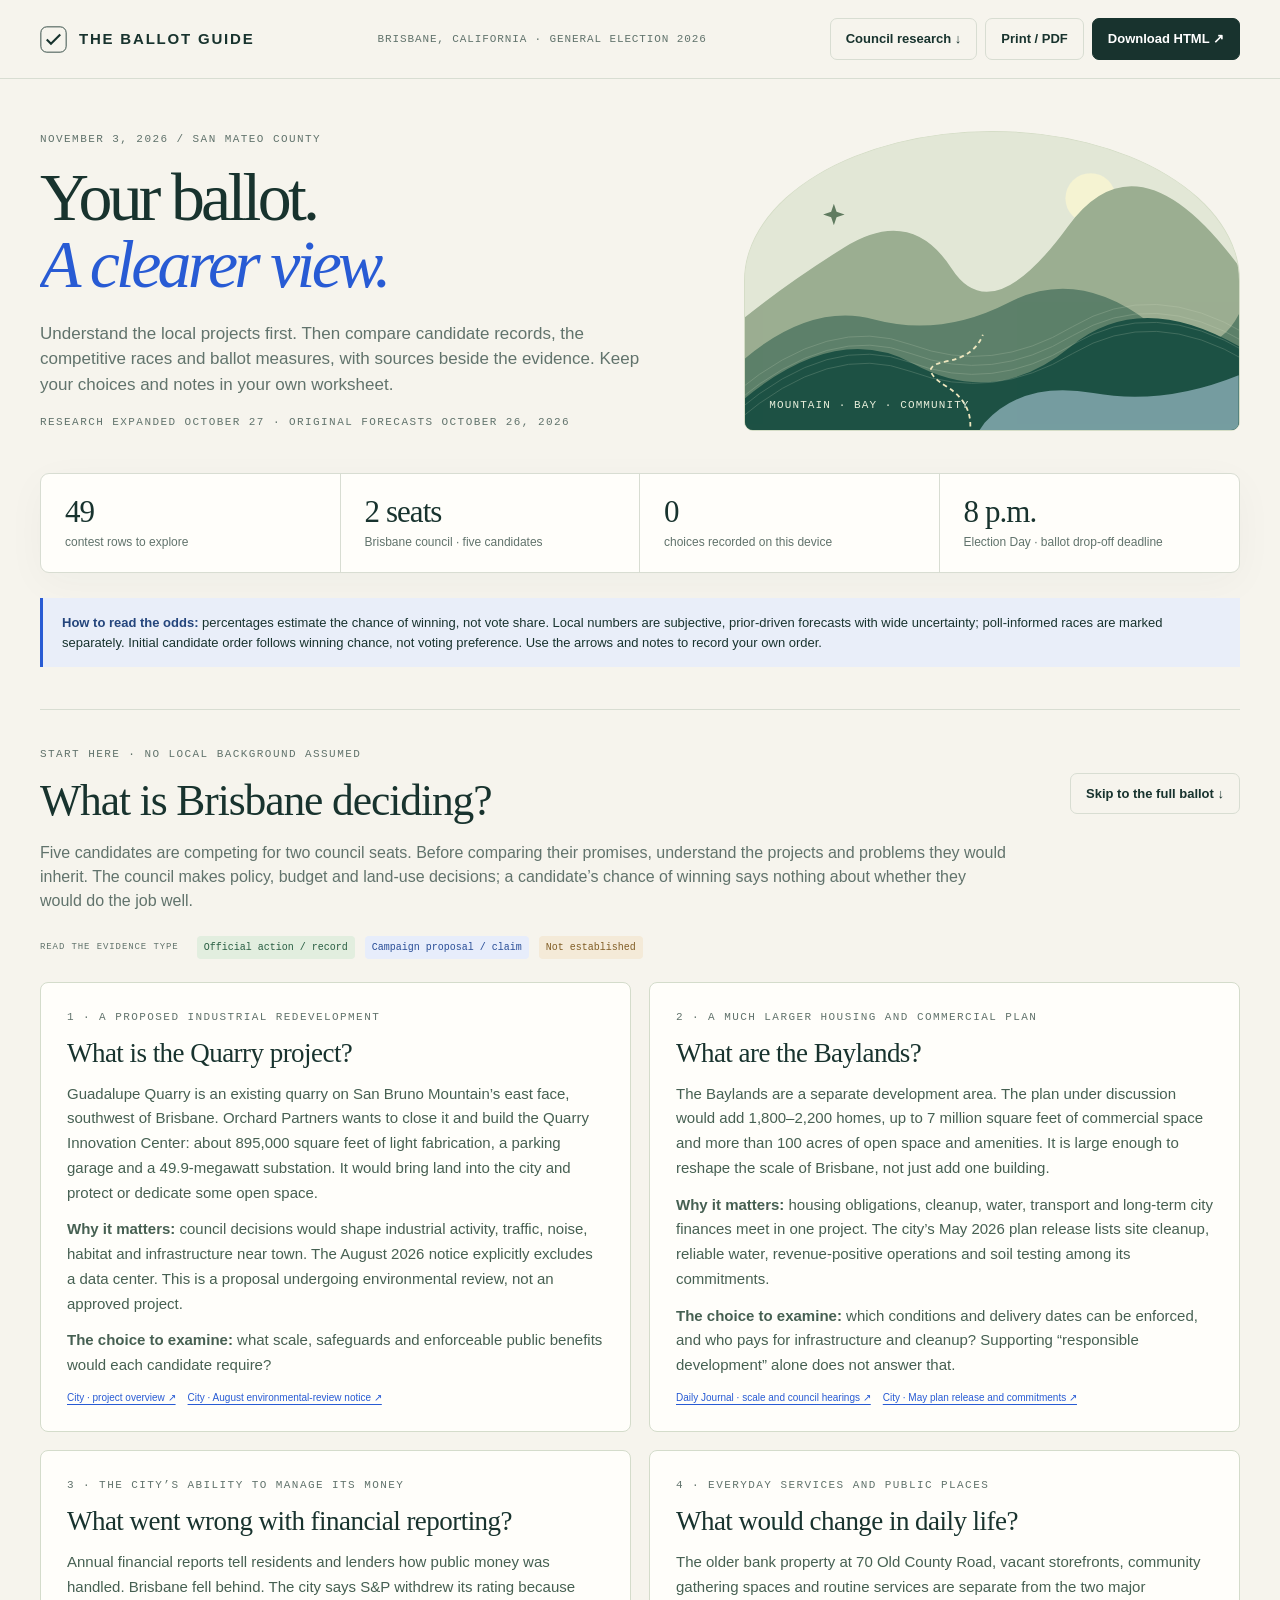
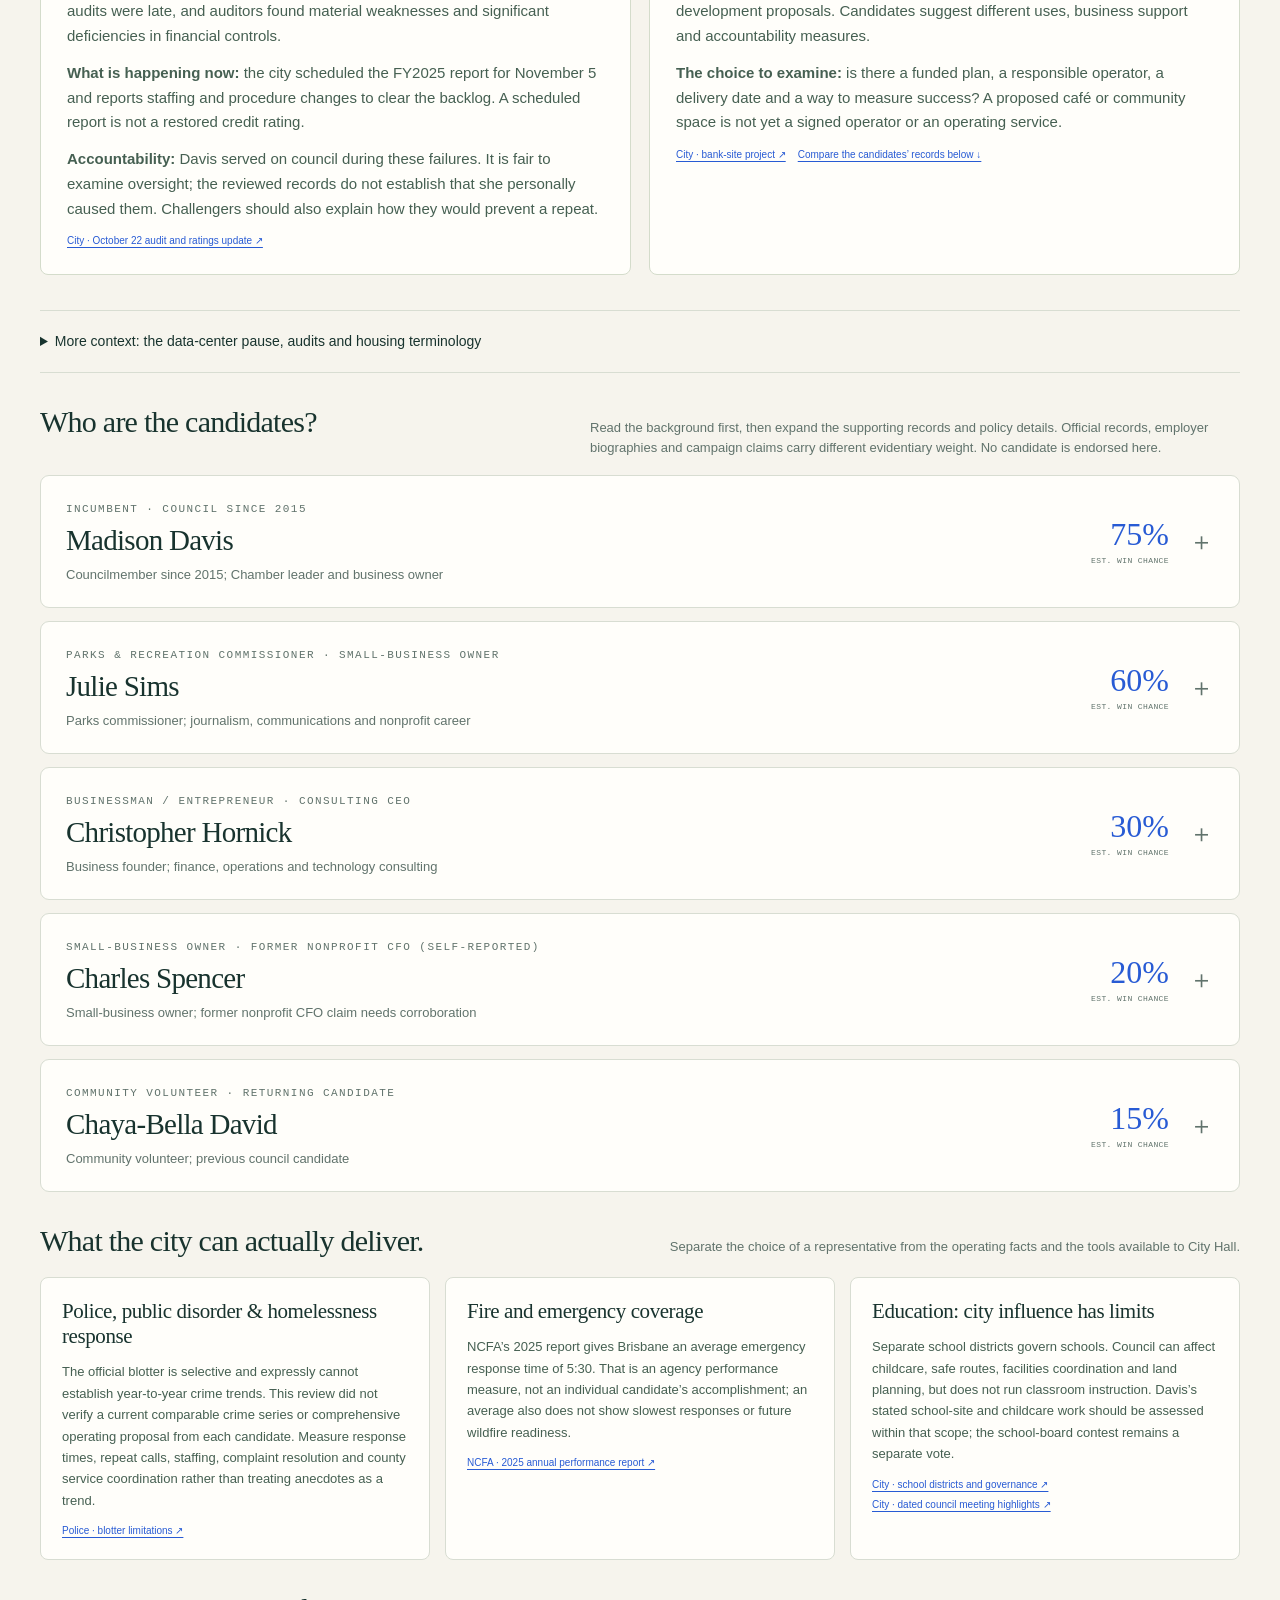
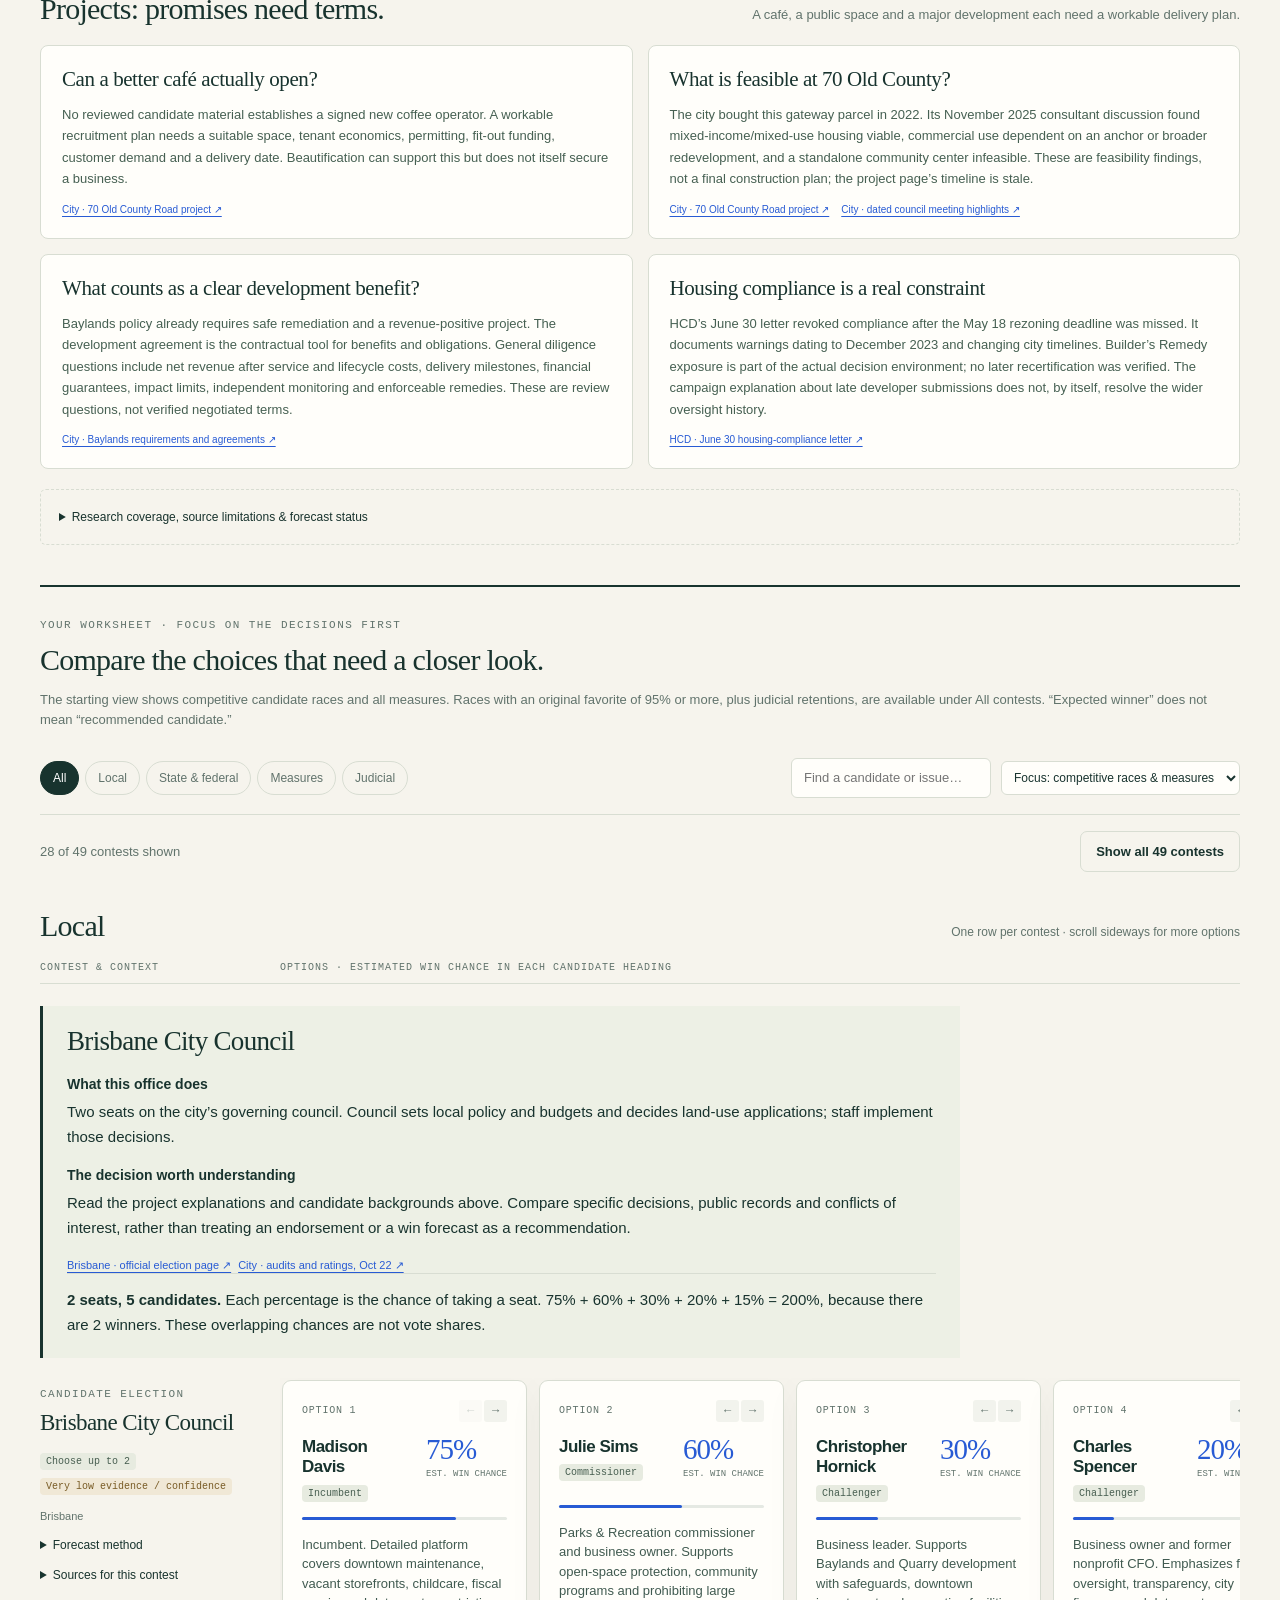
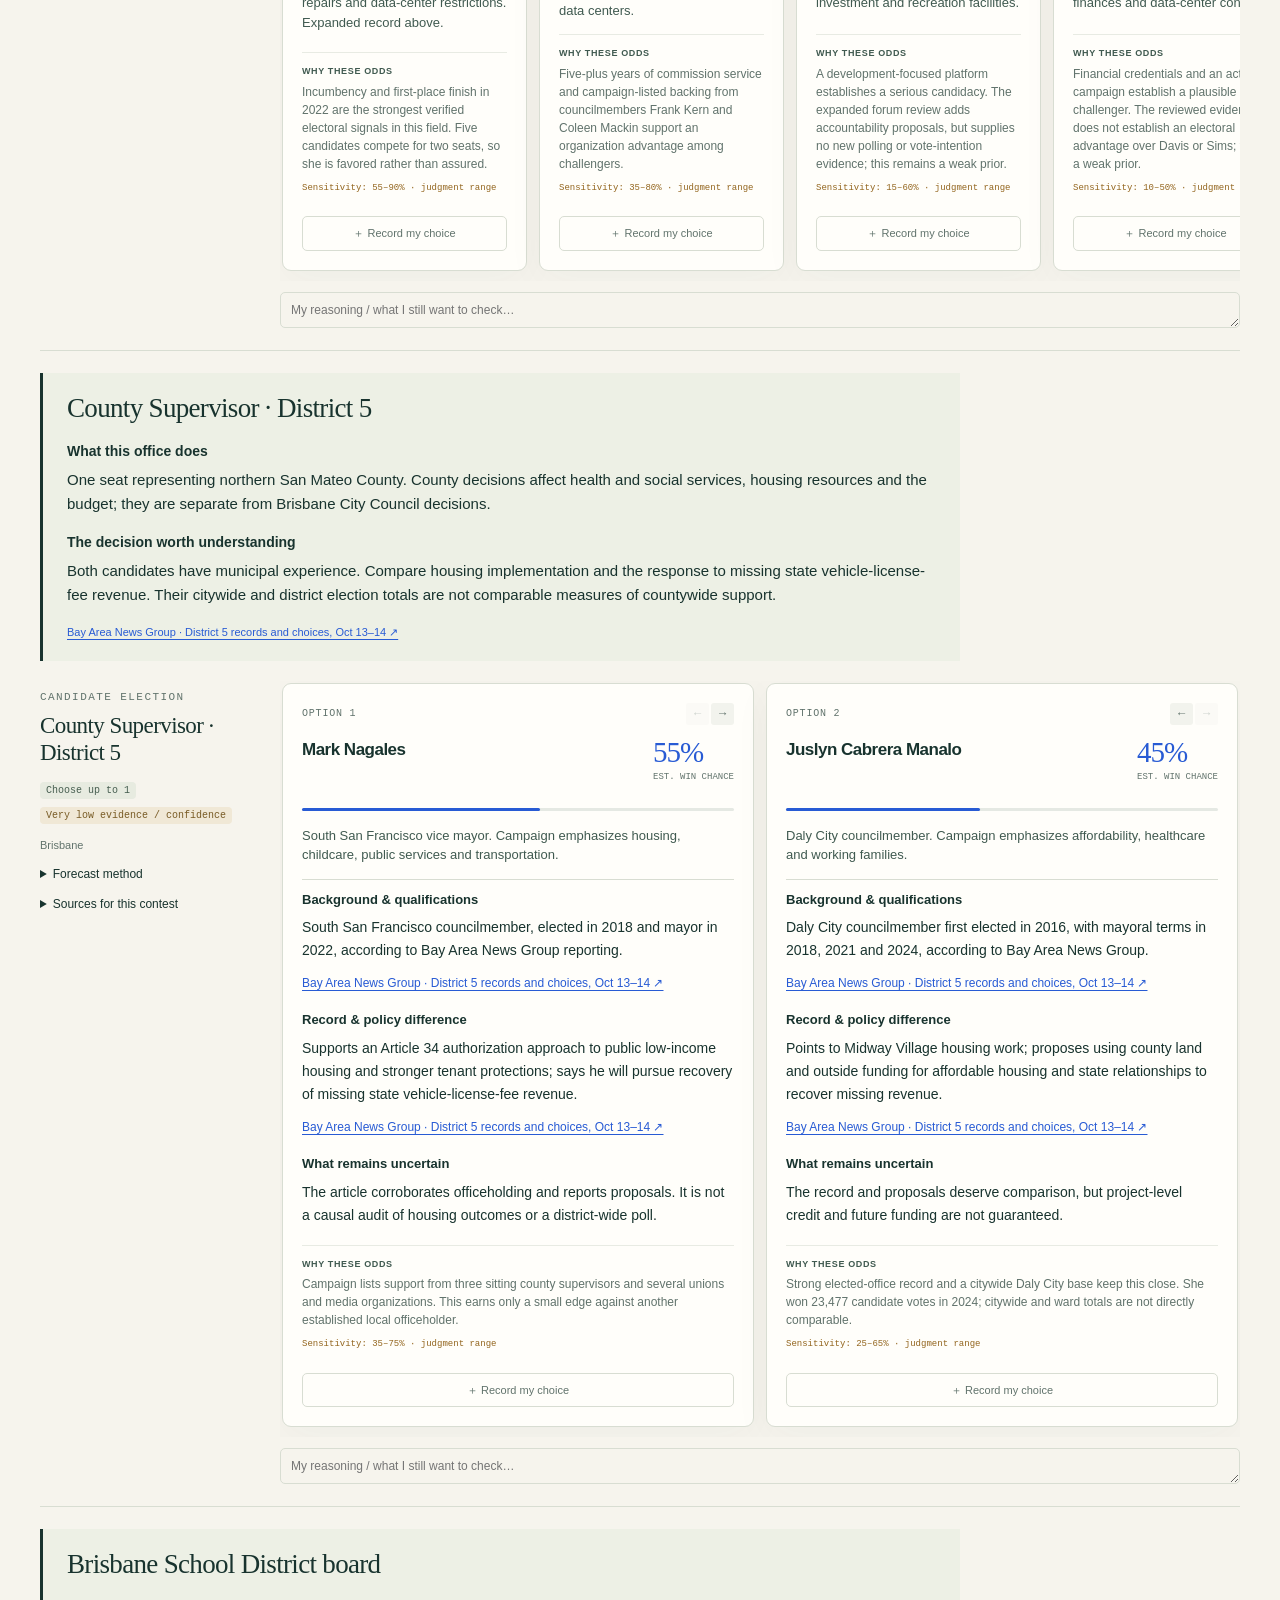
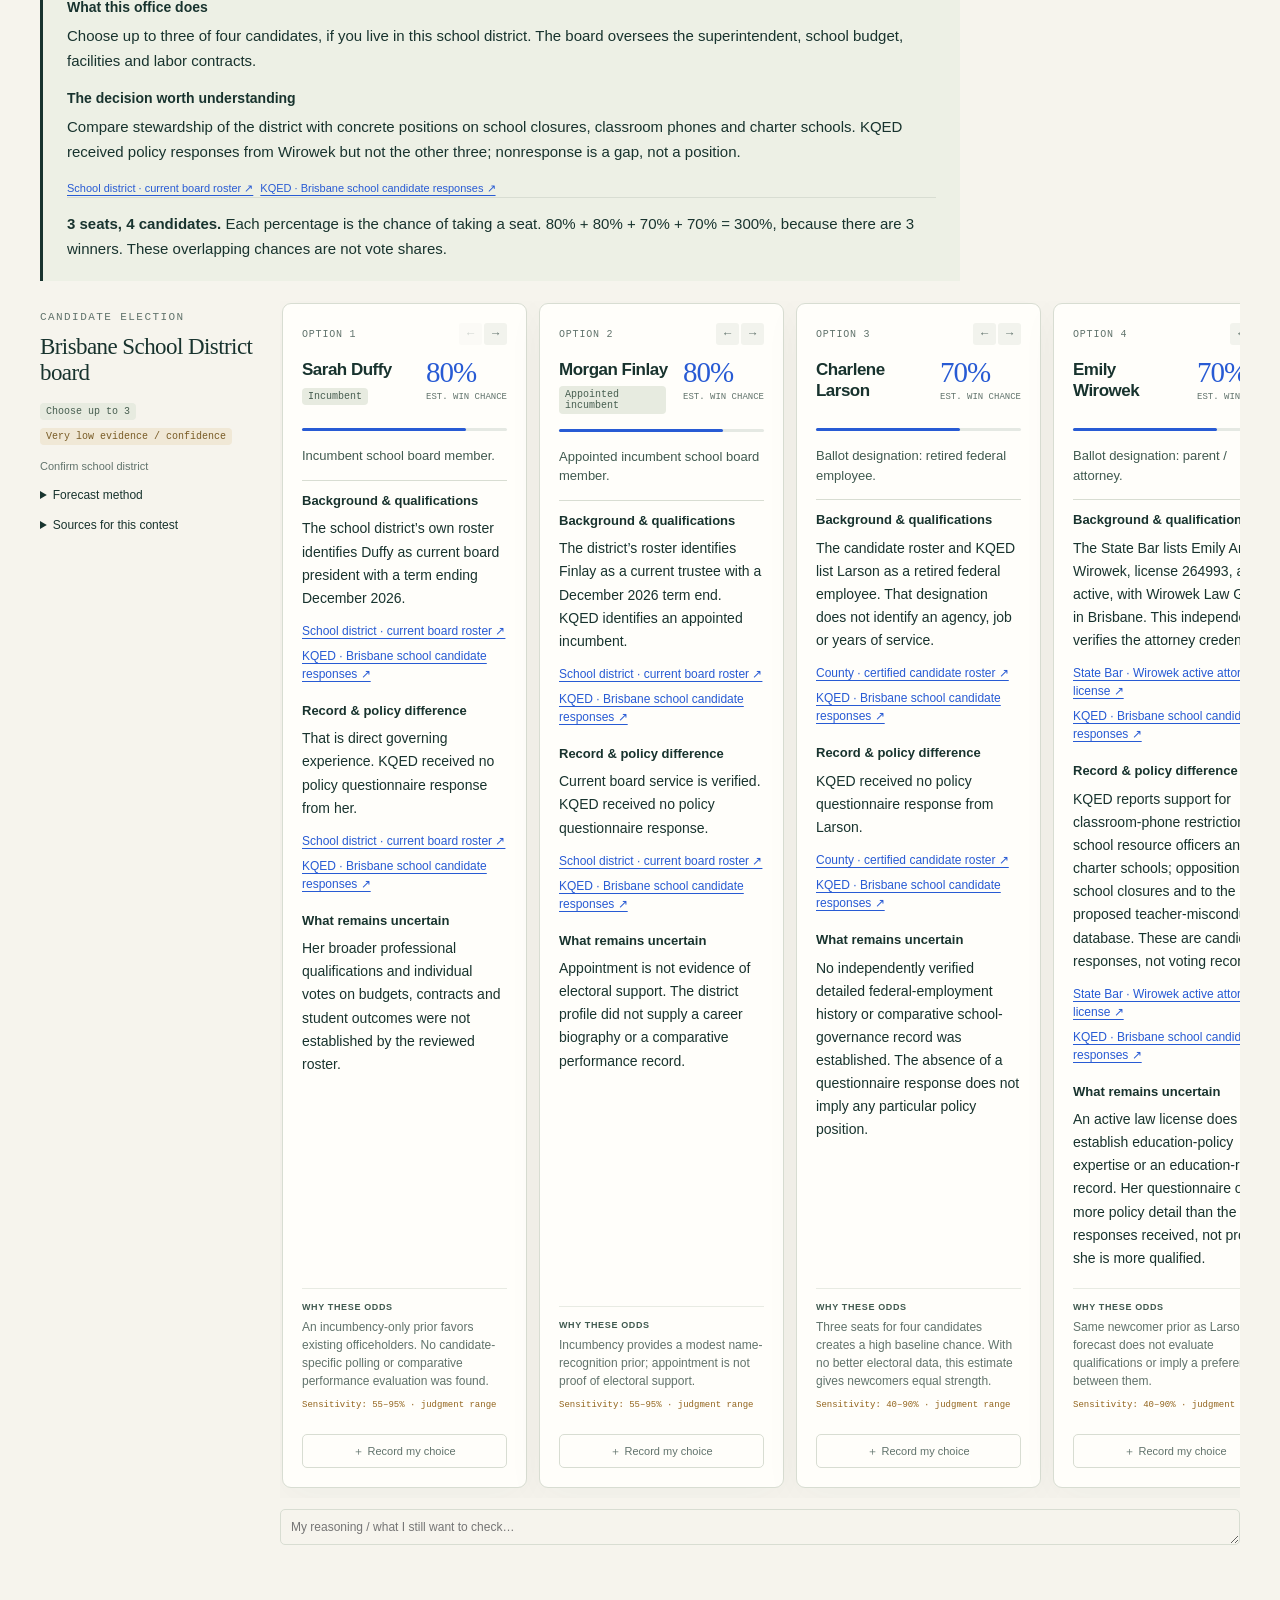
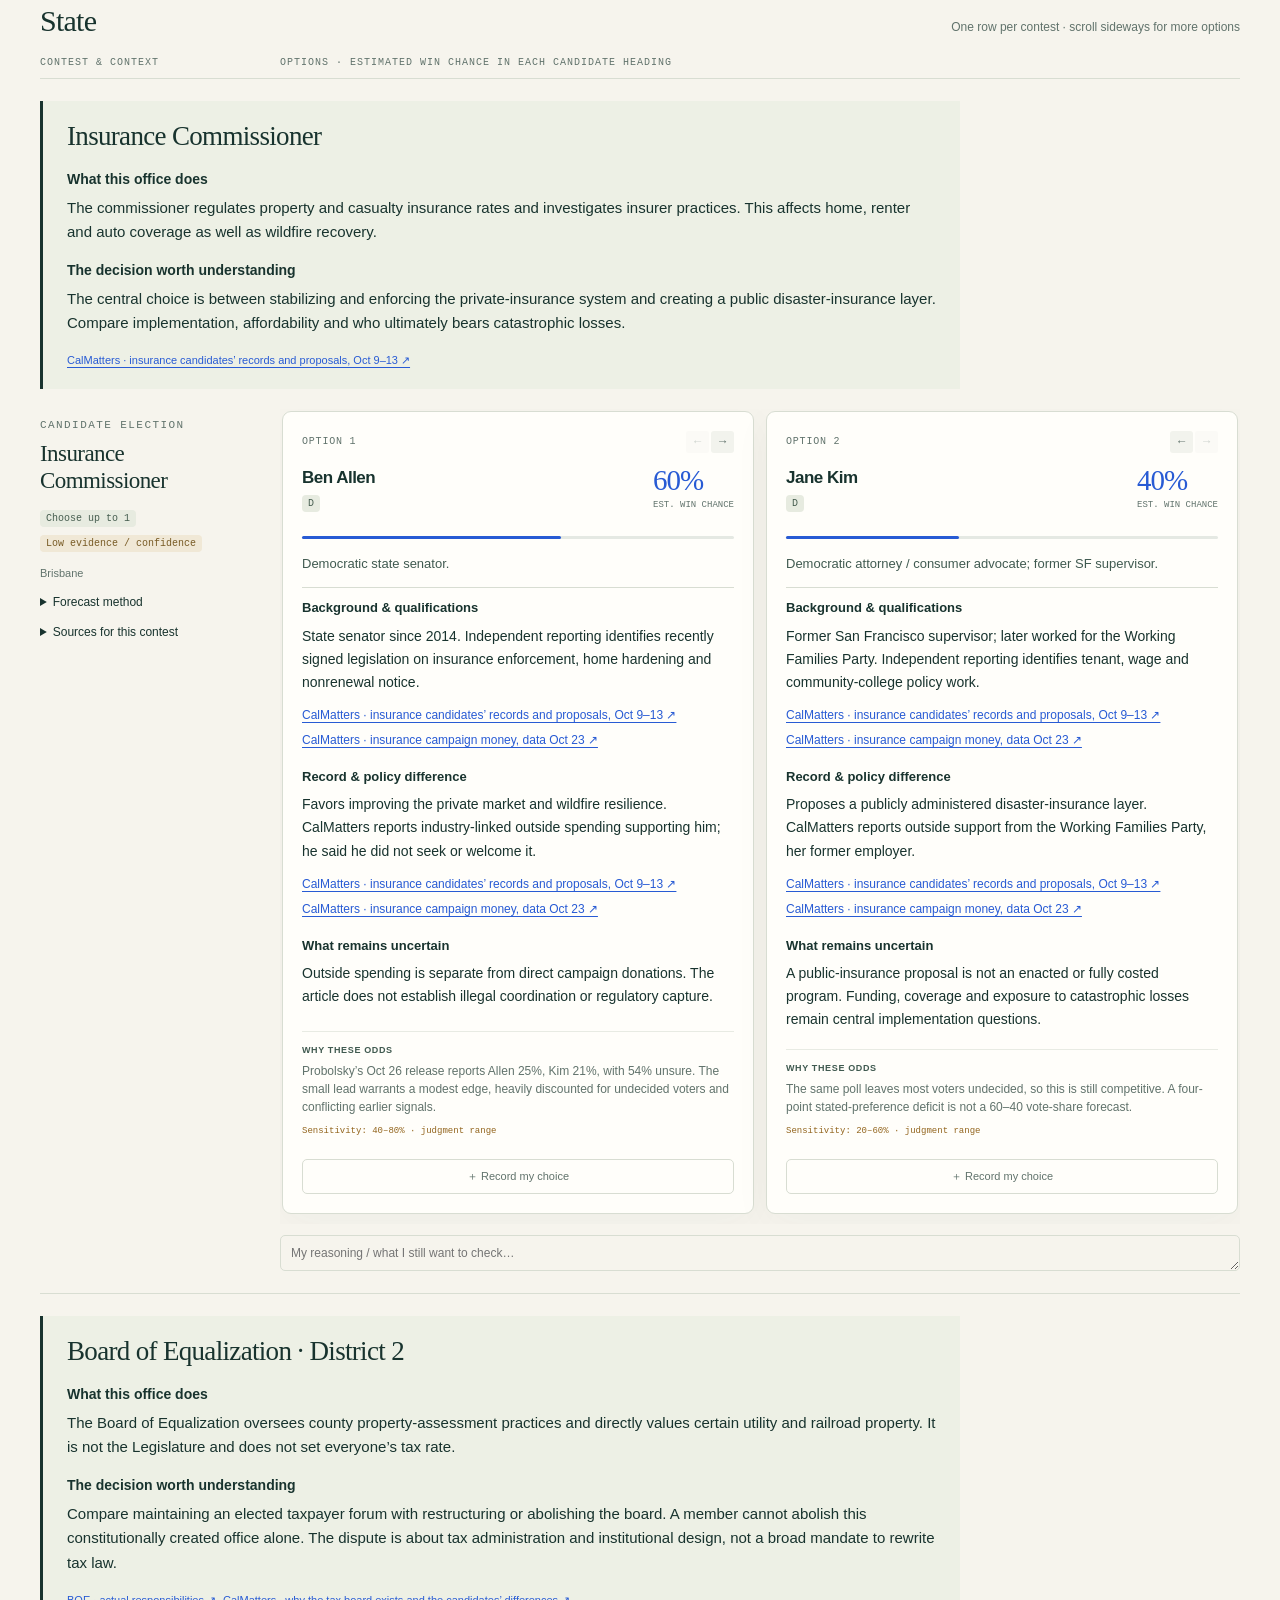
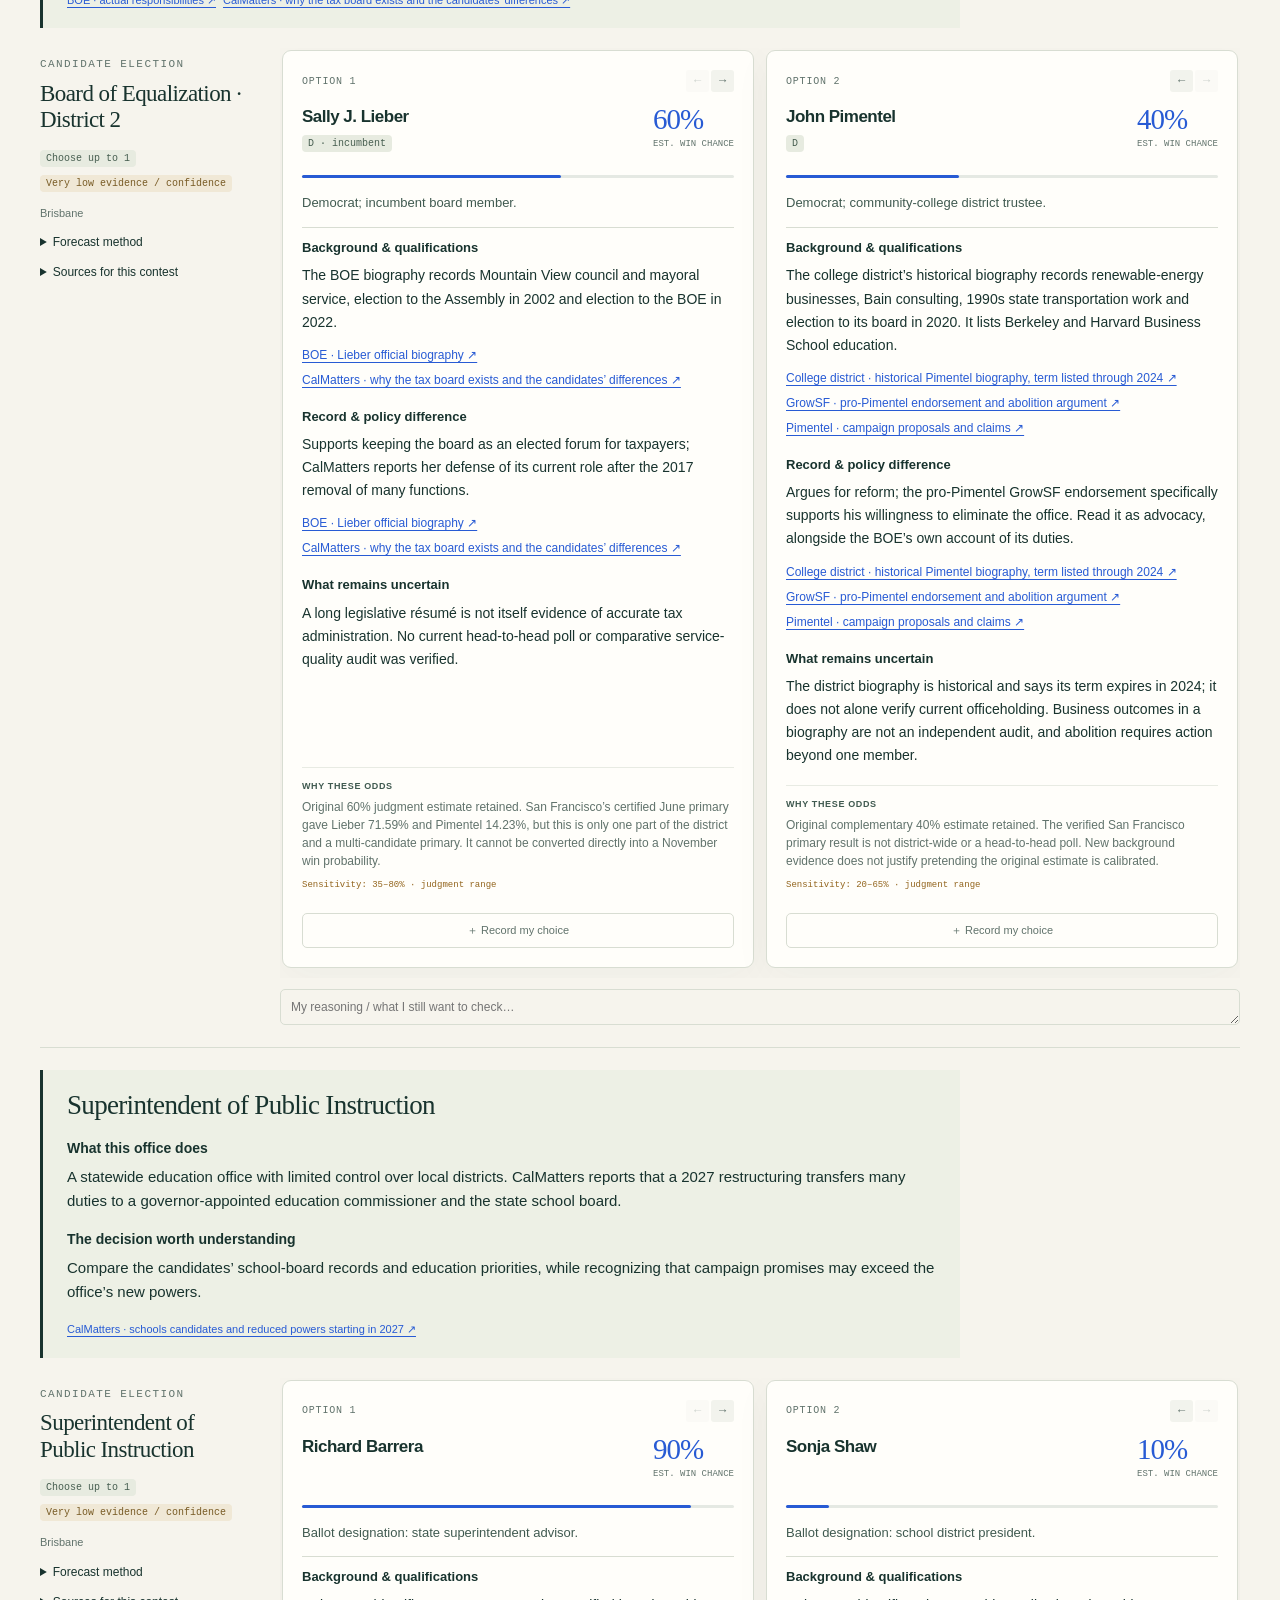
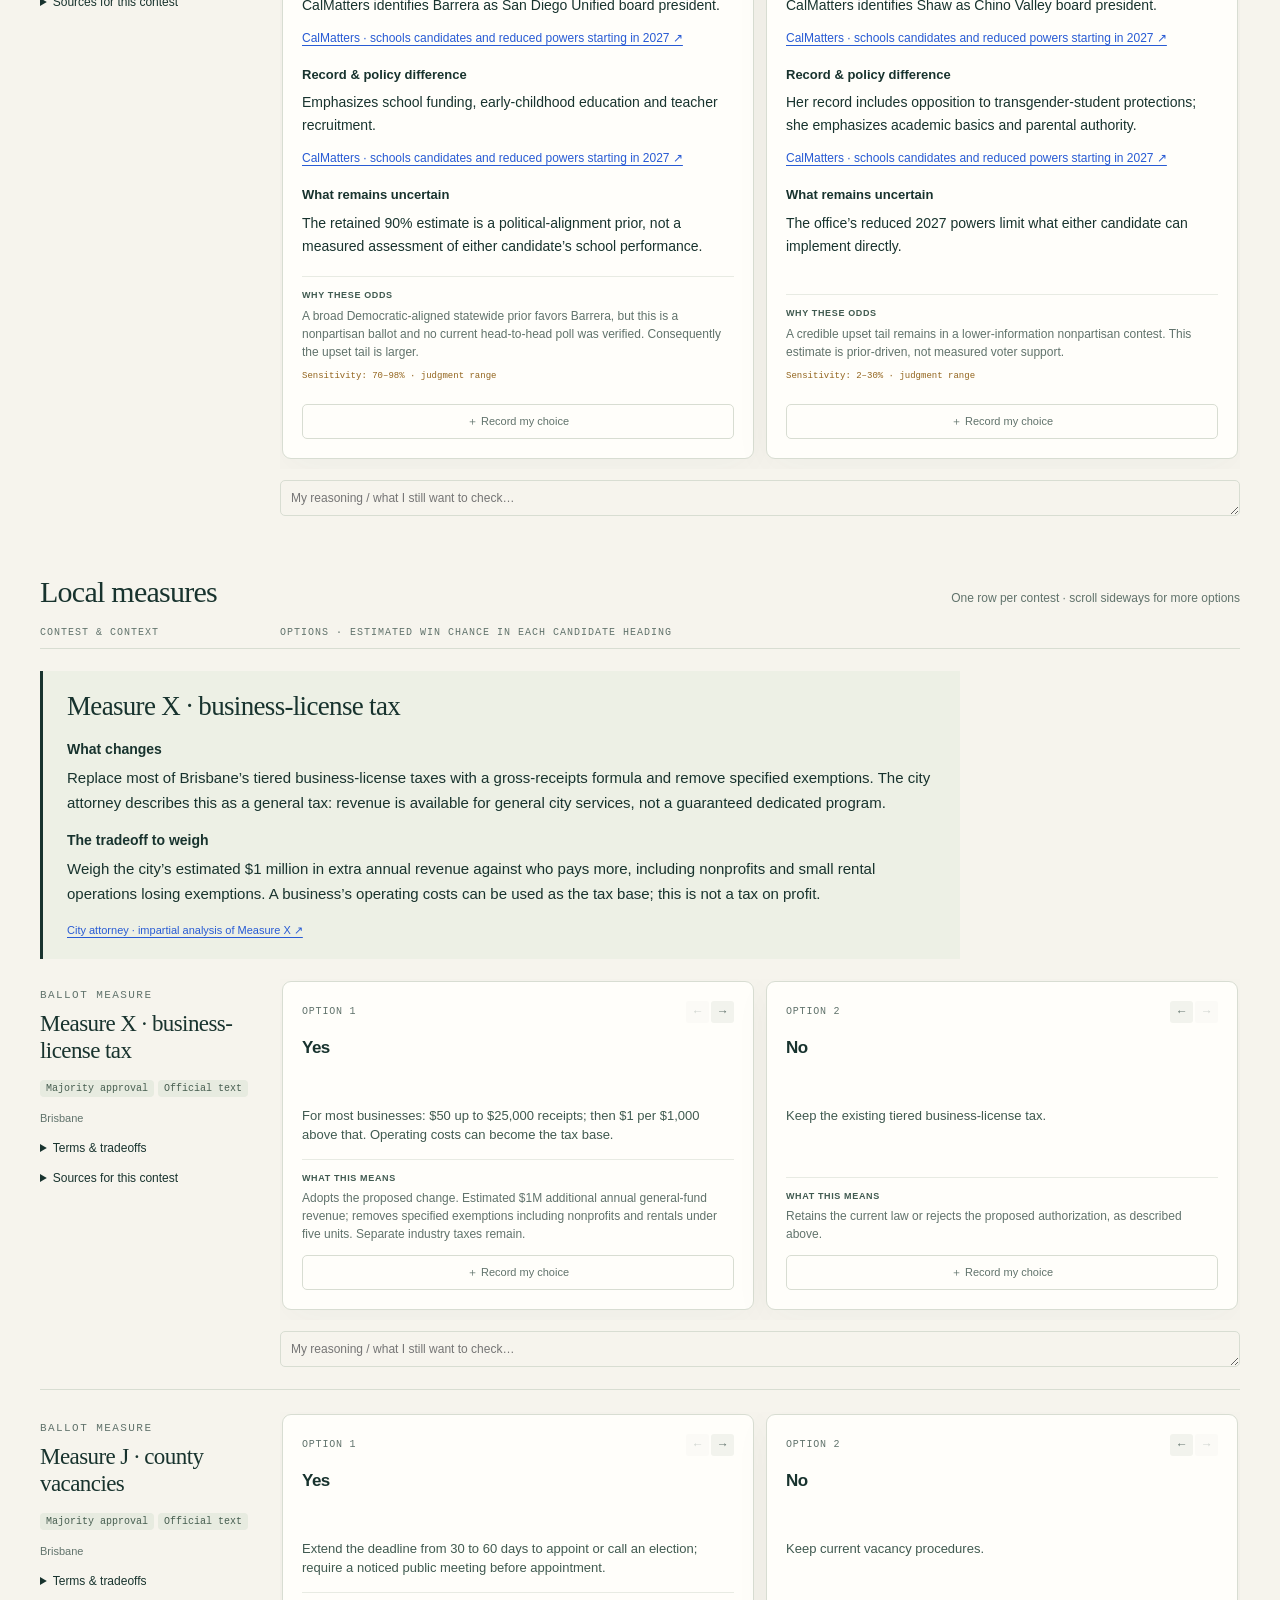
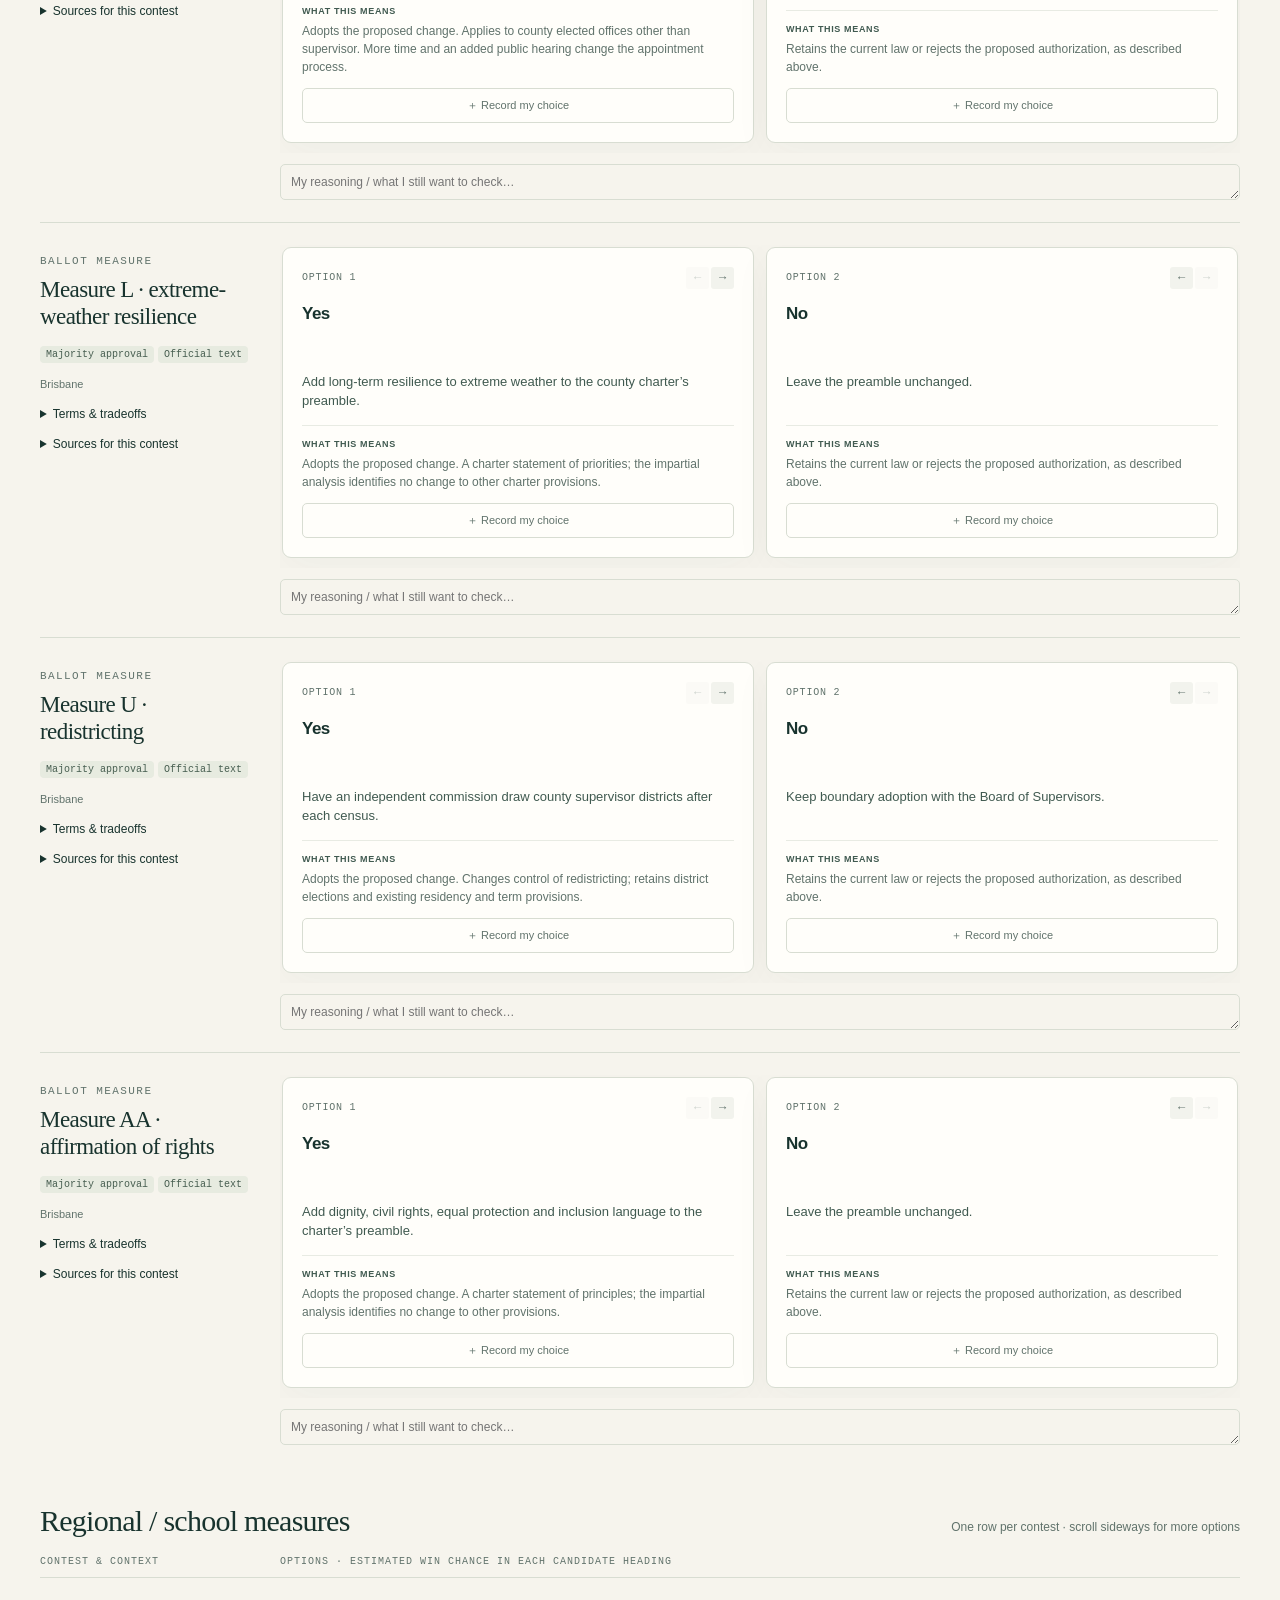
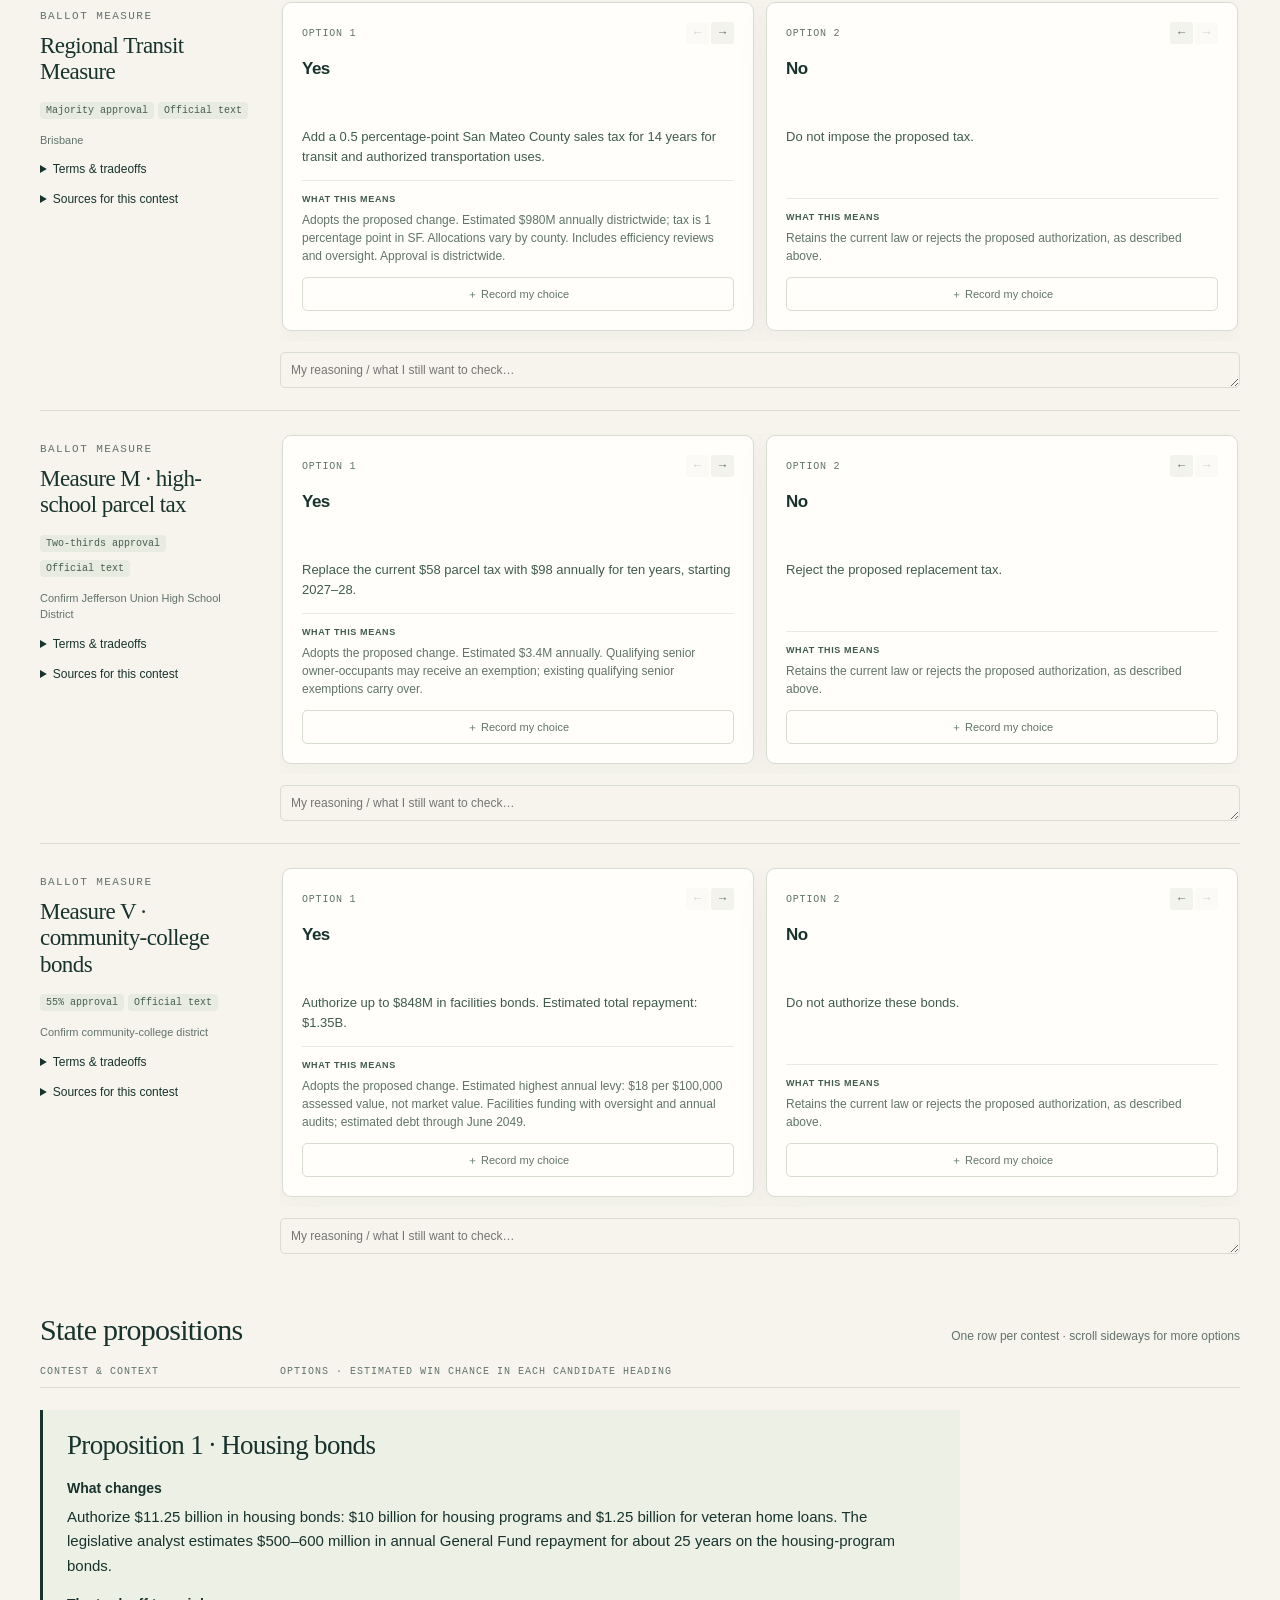
==== commit c48aae04: "Explain local issues and expand independent competitive-race research" ====
--- a/index.html
+++ b/index.html
@@ -1,15 +1,271 @@
 <!doctype html>
-<html lang="en"><head><meta charset="utf-8"><meta name="viewport" content="width=device-width,initial-scale=1"><meta name="description" content="Brisbane’s November 2026 ballot, explained: candidate win estimates, source links, ballot measures and a personal voting worksheet."><link rel="icon" href="data:image/svg+xml,%3Csvg xmlns=%27http://www.w3.org/2000/svg%27 viewBox=%270 0 32 32%27%3E%3Crect width=%2732%27 height=%2732%27 rx=%276%27 fill=%27%2318332e%27/%3E%3Ctext x=%2716%27 y=%2724%27 text-anchor=%27middle%27 font-size=%2725%27 fill=%27%23f6f4ed%27%3EB%3C/text%3E%3C/svg%3E"><title>Brisbane · The Ballot Guide</title>
-<link rel="stylesheet" href="assets/styles.css"></head><body>
-<header><div class="shell mast"><div class="brand"><svg viewBox="0 0 32 32" fill="none" aria-hidden="true"><rect x="1" y="1" width="30" height="30" rx="7" stroke="currentColor"/><path d="m8 16 5 5L24 10" stroke="currentColor" stroke-width="2.5"/></svg>THE BALLOT GUIDE</div><div class="mast-meta">Brisbane, California · General election 2026</div><div class="actions"><a class="btn header-research-link" href="#council-research">Council research ↓</a><button class="btn" id="print">Print / PDF</button><button class="btn primary" id="download">Download HTML ↗</button></div></div></header>
-<main class="shell"><section class="hero"><div><div class="eyebrow">November 3, 2026 / San Mateo County</div><h1>Your ballot.<br><em>A clearer view.</em></h1><p class="intro">Five council candidates, examined beyond their bios. Plus the full ballot, estimated winning chances, and a worksheet to make your own.</p><div class="eyebrow">Council research: October 27 · forecasts: October 26, 2026</div></div><div class="landscape" aria-hidden="true"><svg viewBox="0 0 550 360" preserveAspectRatio="xMidYMid slice"><rect width="550" height="360" fill="#e2e7d6"/><circle cx="385" cy="88" r="28" fill="#f5f3d2"/><path d="M-20 237Q35 190 110 143T230 166T360 119T570 192V370H-20Z" fill="#9bae91"/><path d="M-10 275Q70 203 144 223T294 204T450 226T560 193V370H-10Z" fill="#5d806a"/><path d="M-20 328Q95 222 187 272T363 253T570 265V370H-20Z" fill="#1d5144"/><path d="M267 338Q310 291 388 305T550 285V370H245Z" fill="#759da0"/><g fill="none" stroke="#d4dfc5" opacity=".22"><path d="M-10 304Q95 217 185 251T365 231T560 240"/><path d="M-10 315Q95 227 185 261T365 241T560 250"/><path d="M-10 326Q95 237 185 271T365 251T560 260"/><path d="M-10 337Q95 247 185 281T365 261T560 270"/></g><path d="M248 360Q260 320 225 298T223 270T265 240" fill="none" stroke="#ede6be" stroke-width="2" stroke-dasharray="5 4"/><path d="m96 103 3-9 3 9 9 3-9 3-3 9-3-9-9-3Z" fill="#607b60"/></svg><span>Mountain · Bay · Community</span></div></section>
-<section class="summary" aria-label="Guide overview"><div class="stat"><b id="count">—</b><span>contest rows to explore</span></div><div class="stat"><b>2 seats</b><span>Brisbane council · five candidates</span></div><div class="stat"><b id="chosenCount">0</b><span>choices recorded on this device</span></div><div class="stat"><b>8 p.m.</b><span>Election Day · ballot drop-off deadline</span></div></section>
-<div class="notice"><strong>How to read the odds:</strong> percentages estimate the chance of winning, not vote share. Local numbers are subjective, prior-driven forecasts with wide uncertainty; poll-informed races are marked separately. Initial candidate order follows winning chance, not voting preference. Use the arrows and notes to record your own order.</div>
-<div id="research-content"></div>
-<div id="ballot-table" class="ballot-divider"><div class="eyebrow">The complete comparison worksheet</div><h2>Continue through the ballot.</h2><p>Record choices, reorder options, and keep your own reasoning below.</p></div><nav class="toolbar" aria-label="Filter contests"><div class="filters" id="filters"></div><input id="search" class="search" aria-label="Search contests or candidates" placeholder="Find a candidate or issue…"><select id="view" aria-label="View mode"><option value="all">All contests</option><option value="close">Competitive candidate races</option><option value="chosen">My recorded choices</option></select></nav>
-<div id="guide" aria-live="polite"><p>Loading ballot guide…</p></div><noscript><p>Enable JavaScript to use the ballot worksheet. <a href="content/research.html">Read the council research</a> or <a href="content/ballot.json">download the ballot data</a>.</p></noscript>
-<section class="guide-end"><article class="panel" id="method"><div class="eyebrow">Read the fine print, comfortably</div><h2>The forecast, explained.</h2><p>All win probabilities are the analyst’s estimates. Sources supply election results, polls, candidate statements and ballot text; they do not endorse these probabilities. No past forecast calibration was performed.</p><ul><li><strong>Poll-informed:</strong> Governor and insurance commissioner incorporate verified October polls, with judgmental allowance for polling error and undecided voters.</li><li><strong>Prior-driven:</strong> Other races use incumbency, previous results, campaign-reported endorsements or a broad partisan baseline. These are weaker estimates.</li><li><strong>Multiple winners:</strong> A council candidate’s number is the chance of taking either seat. Probabilities sum to 200% for two seats and 300% for three seats, not 100%.</li><li><strong>Judicial retention:</strong> The same 99% retention prior is applied to each justice. Individual decisions, conduct and opposition campaigns were not comprehensively reviewed.</li><li><strong>Sensitivity bands:</strong> The ranges shown are subjective plausible probability ranges under changed assumptions. They are not statistical confidence intervals.</li></ul><p>Evidence about one challenger is uneven. A thinner reviewed record is not evidence of a weaker candidate. Fundraising filings, a full candidate-forum review or a credible new poll could materially change local estimates.</p><button class="btn" id="reset">Reset my choices & notes</button></article><article class="panel"><div class="eyebrow">Before you submit</div><h2>Make it count.</h2><p><strong>Brisbane City Hall vote center:</strong> October 31–November 2, 9 a.m.–5 p.m.; November 3, 7 a.m.–8 p.m.</p><p>Return in person to an official vote center or drop box by <strong>8 p.m. November 3</strong>. Mail ballots must be postmarked by November 3 and received by November 10. Close to Election Day, request a hand postmark at a post-office counter or use an official drop box.</p><p><strong>Check the exact ballot.</strong> This guide covers the verified city, state, federal, county and judicial contests plus potential school-district items. It has not been matched to a residential address; additional school or special-district contests may apply. District-dependent rows are marked.</p><p><a href="https://smcacre.gov/elections/my-election-info" target="_blank" rel="noopener">Find your official sample ballot ↗</a><br><a href="https://www.brisbaneca.gov/801/2026-Municipal-Election-Information" target="_blank" rel="noopener">Official Brisbane voting information ↗</a></p><p><strong>Sharing:</strong> Download HTML to save an offline copy with your current order, selections and notes. You can send that file yourself. Notes are stored in this browser, not synchronized between people. Print / PDF uses your browser’s print dialog.</p></article></section>
-<footer><span>Brisbane · November 2026 ballot guide<br>Independent comparison & forecast worksheet. Not an official ballot.</span><span>Council sources checked October 27; other sources October 26 · Forecasts are not live<br>No personal political profile is used.</span></footer></main>
-<div id="toast" class="toast" role="status" hidden></div>
-<script id="guide-data" type="application/json">null</script><script id="saved-state" type="application/json">{}</script>
-<script src="assets/app.js" defer></script></body></html>
+<html lang="en">
+  <head>
+    <meta charset="utf-8" />
+    <meta name="viewport" content="width=device-width,initial-scale=1" />
+    <meta
+      name="description"
+      content="Brisbane’s November 2026 ballot, explained: candidate win estimates, source links, ballot measures and a personal voting worksheet."
+    />
+    <link
+      rel="icon"
+      href="data:image/svg+xml,%3Csvg xmlns=%27http://www.w3.org/2000/svg%27 viewBox=%270 0 32 32%27%3E%3Crect width=%2732%27 height=%2732%27 rx=%276%27 fill=%27%2318332e%27/%3E%3Ctext x=%2716%27 y=%2724%27 text-anchor=%27middle%27 font-size=%2725%27 fill=%27%23f6f4ed%27%3EB%3C/text%3E%3C/svg%3E"
+    />
+    <title>Brisbane · The Ballot Guide</title>
+    <link rel="stylesheet" href="assets/styles.css" />
+  </head>
+  <body>
+    <header>
+      <div class="shell mast">
+        <div class="brand">
+          <svg viewBox="0 0 32 32" fill="none" aria-hidden="true">
+            <rect
+              x="1"
+              y="1"
+              width="30"
+              height="30"
+              rx="7"
+              stroke="currentColor"
+            />
+            <path
+              d="m8 16 5 5L24 10"
+              stroke="currentColor"
+              stroke-width="2.5"
+            /></svg
+          >THE BALLOT GUIDE
+        </div>
+        <div class="mast-meta">
+          Brisbane, California · General election 2026
+        </div>
+        <div class="actions">
+          <a class="btn header-research-link" href="#council-research"
+            >Council research ↓</a
+          ><button class="btn" id="print">Print / PDF</button
+          ><button class="btn primary" id="download">Download HTML ↗</button>
+        </div>
+      </div>
+    </header>
+    <main class="shell">
+      <section class="hero">
+        <div>
+          <div class="eyebrow">November 3, 2026 / San Mateo County</div>
+          <h1>Your ballot.<br /><em>A clearer view.</em></h1>
+          <p class="intro">
+            Understand the local projects first. Then compare candidate records,
+            the competitive races and ballot measures, with sources beside the
+            evidence. Keep your choices and notes in your own worksheet.
+          </p>
+          <div class="eyebrow">
+            Research expanded October 27 · original forecasts October 26, 2026
+          </div>
+        </div>
+        <div class="landscape" aria-hidden="true">
+          <svg viewBox="0 0 550 360" preserveAspectRatio="xMidYMid slice">
+            <rect width="550" height="360" fill="#e2e7d6" />
+            <circle cx="385" cy="88" r="28" fill="#f5f3d2" />
+            <path
+              d="M-20 237Q35 190 110 143T230 166T360 119T570 192V370H-20Z"
+              fill="#9bae91"
+            />
+            <path
+              d="M-10 275Q70 203 144 223T294 204T450 226T560 193V370H-10Z"
+              fill="#5d806a"
+            />
+            <path
+              d="M-20 328Q95 222 187 272T363 253T570 265V370H-20Z"
+              fill="#1d5144"
+            />
+            <path
+              d="M267 338Q310 291 388 305T550 285V370H245Z"
+              fill="#759da0"
+            />
+            <g fill="none" stroke="#d4dfc5" opacity=".22">
+              <path d="M-10 304Q95 217 185 251T365 231T560 240" />
+              <path d="M-10 315Q95 227 185 261T365 241T560 250" />
+              <path d="M-10 326Q95 237 185 271T365 251T560 260" />
+              <path d="M-10 337Q95 247 185 281T365 261T560 270" />
+            </g>
+            <path
+              d="M248 360Q260 320 225 298T223 270T265 240"
+              fill="none"
+              stroke="#ede6be"
+              stroke-width="2"
+              stroke-dasharray="5 4"
+            />
+            <path
+              d="m96 103 3-9 3 9 9 3-9 3-3 9-3-9-9-3Z"
+              fill="#607b60"
+            /></svg
+          ><span>Mountain · Bay · Community</span>
+        </div>
+      </section>
+      <section class="summary" aria-label="Guide overview">
+        <div class="stat">
+          <b id="count">—</b><span>contest rows to explore</span>
+        </div>
+        <div class="stat">
+          <b>2 seats</b><span>Brisbane council · five candidates</span>
+        </div>
+        <div class="stat">
+          <b id="chosenCount">0</b><span>choices recorded on this device</span>
+        </div>
+        <div class="stat">
+          <b>8 p.m.</b><span>Election Day · ballot drop-off deadline</span>
+        </div>
+      </section>
+      <div class="notice">
+        <strong>How to read the odds:</strong> percentages estimate the chance
+        of winning, not vote share. Local numbers are subjective, prior-driven
+        forecasts with wide uncertainty; poll-informed races are marked
+        separately. Initial candidate order follows winning chance, not voting
+        preference. Use the arrows and notes to record your own order.
+      </div>
+      <div id="research-content"></div>
+      <div id="ballot-table" class="ballot-divider">
+        <div class="eyebrow">Your worksheet · focus on the decisions first</div>
+        <h2>Compare the choices that need a closer look.</h2>
+        <p>
+          The starting view shows competitive candidate races and all measures.
+          Races with an original favorite of 95% or more, plus judicial
+          retentions, are available under All contests. “Expected winner” does
+          not mean “recommended candidate.”
+        </p>
+      </div>
+      <nav class="toolbar" aria-label="Filter contests">
+        <div class="filters" id="filters"></div>
+        <input
+          id="search"
+          class="search"
+          aria-label="Search contests or candidates"
+          placeholder="Find a candidate or issue…"
+        /><select id="view" aria-label="View mode">
+          <option value="focus" selected>
+            Focus: competitive races &amp; measures
+          </option>
+          <option value="all">All contests, including likely outcomes</option>
+          <option value="close">Competitive candidate races</option>
+          <option value="chosen">My recorded choices</option>
+        </select>
+      </nav>
+      <div class="view-status">
+        <span id="shown-count" role="status"></span
+        ><button class="btn" id="show-all">Show all 49 contests</button>
+      </div>
+      <div id="guide" aria-live="polite"><p>Loading ballot guide…</p></div>
+      <noscript
+        ><p>
+          Enable JavaScript to use the ballot worksheet.
+          <a href="content/research.html">Read the council research</a> or
+          <a href="content/ballot.json">download the ballot data</a>.
+        </p></noscript
+      >
+      <section class="guide-end">
+        <article class="panel" id="method">
+          <div class="eyebrow">Read the fine print, comfortably</div>
+          <h2>The forecast, explained.</h2>
+          <p>
+            All win probabilities are the analyst’s estimates. Sources supply
+            election results, polls, candidate statements and ballot text; they
+            do not endorse these probabilities. No past forecast calibration was
+            performed.
+          </p>
+          <ul>
+            <li>
+              <strong>Poll-informed:</strong> Governor and insurance
+              commissioner incorporate verified October polls, with judgmental
+              allowance for polling error and undecided voters.
+            </li>
+            <li>
+              <strong>Prior-driven:</strong> Other races use incumbency,
+              previous results, campaign-reported endorsements or a broad
+              partisan baseline. These are weaker estimates.
+            </li>
+            <li>
+              <strong>Multiple winners:</strong> A council candidate’s number is
+              the chance of taking either seat. Probabilities sum to 200% for
+              two seats and 300% for three seats, not 100%.
+            </li>
+            <li>
+              <strong>Judicial retention:</strong> The same 99% retention prior
+              is applied to each justice. Individual decisions, conduct and
+              opposition campaigns were not comprehensively reviewed.
+            </li>
+            <li>
+              <strong>Sensitivity bands:</strong> The ranges shown are
+              subjective plausible probability ranges under changed assumptions.
+              They are not statistical confidence intervals.
+            </li>
+          </ul>
+          <p>
+            Evidence about one challenger is uneven. A thinner reviewed record
+            is not evidence of a weaker candidate. Fundraising filings, a full
+            candidate-forum review or a credible new poll could materially
+            change local estimates.
+          </p>
+          <button class="btn" id="reset">Reset my choices & notes</button>
+        </article>
+        <article class="panel">
+          <div class="eyebrow">Before you submit</div>
+          <h2>Make it count.</h2>
+          <p>
+            <strong>Brisbane City Hall vote center:</strong> October 31–November
+            2, 9 a.m.–5 p.m.; November 3, 7 a.m.–8 p.m.
+          </p>
+          <p>
+            Return in person to an official vote center or drop box by
+            <strong>8 p.m. November 3</strong>. Mail ballots must be postmarked
+            by November 3 and received by November 10. Close to Election Day,
+            request a hand postmark at a post-office counter or use an official
+            drop box.
+          </p>
+          <p>
+            <strong>Check the exact ballot.</strong> This guide covers the
+            verified city, state, federal, county and judicial contests plus
+            potential school-district items. It has not been matched to a
+            residential address; additional school or special-district contests
+            may apply. District-dependent rows are marked.
+          </p>
+          <p>
+            <a
+              href="https://smcacre.gov/elections/my-election-info"
+              target="_blank"
+              rel="noopener"
+              >Find your official sample ballot ↗</a
+            ><br /><a
+              href="https://www.brisbaneca.gov/801/2026-Municipal-Election-Information"
+              target="_blank"
+              rel="noopener"
+              >Official Brisbane voting information ↗</a
+            >
+          </p>
+          <p>
+            <strong>Sharing:</strong> Download HTML to save an offline copy with
+            your current order, selections and notes. You can send that file
+            yourself. Notes are stored in this browser, not synchronized between
+            people. Print / PDF uses your browser’s print dialog and includes
+            the research plus the contests currently shown. Choose All contests
+            for the complete worksheet.
+          </p>
+        </article>
+      </section>
+      <footer>
+        <span
+          >Brisbane · November 2026 ballot guide<br />Independent comparison &
+          forecast worksheet. Not an official ballot.</span
+        ><span
+          >Council and competitive-race research expanded October 27; other
+          research October 26 · Forecasts are not live<br />No personal
+          political profile is used.</span
+        >
+      </footer>
+    </main>
+    <div id="toast" class="toast" role="status" hidden></div>
+    <script id="guide-data" type="application/json">
+      null
+    </script>
+    <script id="saved-state" type="application/json">
+      {}
+    </script>
+    <script src="assets/app.js" defer></script>
+  </body>
+</html>
--- a/assets/styles.css
+++ b/assets/styles.css
@@ -1,298 +1,1577 @@
-
-:root{--paper:#f6f4ed;--ink:#18332e;--muted:#61736c;--line:#d8ddd2;--blue:#285bd4;--white:#fffefa;--green:#dce8b3;--amber:#93651e;--shadow:0 10px 40px #17372c09}
-*{box-sizing:border-box}
-html{scroll-behavior:smooth}
-body{margin:0;background:var(--paper);color:var(--ink);font:15px/1.5 -apple-system,BlinkMacSystemFont,"Segoe UI",sans-serif}
-button,input,select,textarea{font:inherit}
-button,a,input,select{touch-action:manipulation}
-a{color:var(--blue);text-underline-offset:3px}
-button{cursor:pointer}
-button:focus-visible,a:focus-visible,textarea:focus-visible,input:focus-visible,select:focus-visible{outline:3px solid #e7aa48;outline-offset:3px}
-button:disabled{opacity:.3;cursor:default}
-.shell{max-width:1600px;margin:auto;padding:0 40px}
-header{border-bottom:1px solid var(--line)}
-.mast{display:flex;align-items:center;justify-content:space-between;gap:20px;min-height:78px}
-.brand{font-size:15px;font-weight:800;letter-spacing:.12em;display:flex;gap:12px;align-items:center}
-.brand svg{width:27px}
-.mast-meta{color:var(--muted);font:11px/1.5 ui-monospace,SFMono-Regular,monospace;letter-spacing:.08em;text-transform:uppercase}
-.actions{display:flex;gap:8px}
-.btn{border:1px solid var(--line);background:transparent;border-radius:7px;padding:10px 15px;color:var(--ink);font-size:13px;font-weight:650;white-space:nowrap}
-.btn.primary{background:var(--ink);border-color:var(--ink);color:white}
-.hero{position:relative;overflow:hidden;padding:52px 0 32px;display:grid;grid-template-columns:1.3fr 1fr;align-items:center;gap:60px}
-.eyebrow{font:11px/1.5 ui-monospace,SFMono-Regular,monospace;letter-spacing:.13em;text-transform:uppercase;color:var(--muted)}
-h1{font:500 clamp(48px,5.3vw,84px)/.99 Georgia,serif;letter-spacing:-.055em;margin:16px 0 23px;max-width:850px}
-h1 em{color:var(--blue);font-weight:400}
-h2{font:500 30px/1.15 Georgia,serif;letter-spacing:-.025em;margin:0}
-h3{font-size:15px;margin:0 0 8px}
-.intro{font-size:17px;max-width:625px;color:var(--muted)}
-.landscape{background:#e2e7d6;border:1px solid #d5ddc7;border-radius:50% 50% 9px 9px;position:relative;min-height:285px;overflow:hidden;align-self:stretch;max-height:365px}
-.landscape svg{width:100%;height:100%;position:absolute;inset:0}
-.landscape span{position:absolute;bottom:19px;left:24px;font:11px ui-monospace,monospace;letter-spacing:.1em;color:#e8eedb;text-transform:uppercase}
-.summary{display:grid;grid-template-columns:repeat(4,1fr);border:1px solid var(--line);border-radius:9px;background:var(--white);box-shadow:var(--shadow);margin:10px 0 25px}
-.stat{padding:20px 24px;border-right:1px solid var(--line)}
-.stat:last-child{border:0}
-.stat b{display:block;font:500 31px Georgia,serif;letter-spacing:-.03em}
-.stat span{color:var(--muted);font-size:12px}
-.notice{padding:15px 19px;border-left:3px solid var(--blue);background:#e9eef9;font-size:13px;margin:22px 0}
-.notice strong{color:#24457c}
-.toolbar{display:flex;align-items:center;gap:10px;position:sticky;top:0;z-index:5;padding:16px 0;background:var(--paper);border-bottom:1px solid var(--line);flex-wrap:wrap}
-.filters{display:flex;gap:6px;flex-wrap:wrap}
-.filter{border:1px solid var(--line);border-radius:40px;background:transparent;padding:7px 12px;font-size:12px;color:var(--muted)}
-.filter.active{background:var(--ink);border-color:var(--ink);color:white}
-.search{margin-left:auto;border:1px solid var(--line);border-radius:6px;background:var(--white);padding:9px 12px;min-width:200px;font-size:13px}
-.toolbar select{border:1px solid var(--line);background:var(--white);padding:8px;border-radius:6px;font-size:12px;color:var(--ink)}
-.section-title{display:flex;align-items:baseline;justify-content:space-between;gap:20px;margin:37px 0 17px}
-.section-title span{color:var(--muted);font-size:12px}
-.table-head{display:grid;grid-template-columns:220px 1fr;gap:20px;color:var(--muted);font:10px ui-monospace,monospace;letter-spacing:.1em;text-transform:uppercase;margin:18px 0 10px}
-.contest{display:grid;grid-template-columns:220px minmax(0,1fr);gap:20px;border-top:1px solid var(--line);padding:22px 0}
-.contest-heading{padding:8px 7px 8px 0;position:relative}
-.contest-heading h3{font:500 23px/1.15 Georgia,serif;letter-spacing:-.025em;margin:8px 0 11px}
-.badge{display:inline-block;border-radius:4px;padding:3px 6px;font:10px ui-monospace,monospace;background:#e7ebe0;color:#475e50;margin:3px 4px 3px 0}
-.badge.low{background:#f0e8d6;color:#785b25}
-.scope{display:block;font-size:11px;color:var(--muted);margin:10px 0}
-.source-links{display:flex;flex-wrap:wrap;gap:7px;margin-top:12px;font-size:11px}
-.option-scroll{display:grid;grid-auto-flow:column;grid-auto-columns:minmax(245px,1fr);gap:12px;overflow-x:auto;align-items:stretch;padding:2px 2px 10px;scrollbar-color:#bec9bb transparent;scrollbar-width:thin}
-.option-card{background:var(--white);border:1px solid var(--line);border-radius:9px;padding:19px;min-width:0;position:relative;box-shadow:var(--shadow);display:flex;flex-direction:column}
-.option-card.chosen{border-color:var(--blue);box-shadow:inset 0 0 0 1px var(--blue)}
-.slot{font:10px ui-monospace,monospace;letter-spacing:.08em;color:var(--muted);text-transform:uppercase;margin-bottom:13px;display:flex;align-items:center;justify-content:space-between;gap:8px}
-.move{display:flex;gap:2px}
-.move button{border:0;background:#f2f3ed;color:var(--muted);border-radius:3px;font-size:12px;line-height:1.5;width:23px;height:22px;padding:0}
-.candidate{display:flex;justify-content:space-between;align-items:flex-start;gap:13px;margin-bottom:12px;min-height:58px}
-.candidate h4{font-size:17px;line-height:1.2;margin:2px 0;font-weight:700;letter-spacing:-.03em}
-.prob{color:var(--blue);font:500 29px/1 Georgia,serif;white-space:nowrap;letter-spacing:-.035em}
-.prob small{font:9px/1.4 ui-monospace,monospace;color:var(--muted);display:block;text-align:right;margin-top:4px;letter-spacing:0}
-.prob-bar{height:3px;background:#e5e9e3;margin:0 0 15px;border-radius:9px}
-.prob-bar span{display:block;height:100%;background:var(--blue);border-radius:9px}
-.description{font-size:13px;color:#405a50;margin:0 0 14px}
-.why{border-top:1px solid #e8ebe3;padding-top:12px;font-size:12px;color:var(--muted);margin-top:auto}
-.why strong{font-size:9px;display:block;letter-spacing:.07em;text-transform:uppercase;margin-bottom:4px;color:#405a50}
-.range{font:9px/1.5 ui-monospace,monospace;color:var(--amber);margin:9px 0}
-.choose{border:1px solid var(--line);background:transparent;border-radius:5px;padding:8px;color:var(--muted);font-size:11px;margin-top:12px;display:block;width:100%}
-.chosen .choose{background:#ecf1ff;border-color:#c3d1f2;color:var(--blue)}
-.worksheet{grid-column:2;font-size:11px;display:flex;align-items:center;gap:12px;margin-top:-9px}
-.worksheet textarea{width:100%;resize:vertical;min-height:36px;height:36px;border:1px solid var(--line);border-radius:5px;background:transparent;padding:8px 10px;font-size:12px;color:var(--ink)}
-details{font-size:12px;color:var(--muted);margin-top:12px}
-summary{cursor:pointer;color:var(--ink)}
-details p{font-size:11px;line-height:1.6;margin:8px 0;max-width:215px}
-.guide-end{display:grid;grid-template-columns:1fr 1fr;gap:25px;margin:50px 0 30px}
-.panel{padding:26px;border:1px solid var(--line);border-radius:10px;background:var(--white)}
-.panel p,.panel li{font-size:13px;color:var(--muted)}
-.panel ul{padding-left:19px}
-.panel h2{margin-bottom:18px}
-.panel details p{max-width:none}
-footer{border-top:1px solid var(--line);padding:24px 0 35px;color:var(--muted);font-size:11px;display:flex;justify-content:space-between;gap:20px}
-.empty{padding:60px;text-align:center;color:var(--muted)}
-.toast{position:fixed;bottom:25px;left:50%;transform:translateX(-50%);background:var(--ink);color:white;border-radius:30px;padding:11px 23px;font-size:13px;z-index:20;box-shadow:0 5px 30px #0002}
-.sr-only{position:absolute;width:1px;height:1px;overflow:hidden;clip:rect(0,0,0,0)}
-
-@media(min-width:1350px){.shell{padding:0 55px}
-.contest,.table-head{grid-template-columns:240px minmax(0,1fr)}
-}
-
-@media(max-width:900px){.shell{padding:0 22px}
-.hero{gap:25px;grid-template-columns:1.5fr 1fr}
-.landscape{min-height:230px}
-.contest,.table-head{grid-template-columns:185px minmax(0,1fr);gap:14px}
-.option-scroll{grid-auto-columns:270px}
-.search{min-width:150px}
-.mast-meta{display:none}
-.stat{padding:17px}
-.guide-end{gap:14px}
-.candidate{min-height:45px}
-}
-
-@media(max-width:600px){.shell{padding:0 17px}
-.mast{min-height:70px;gap:8px}
-.brand{font-size:11px;letter-spacing:.07em;gap:7px}
-.brand svg{width:23px}
-.actions .btn{padding:8px 9px;font-size:11px}
-.hero{display:block;padding:32px 0 18px}
-.hero h1{font-size:55px;max-width:380px}
-.intro{font-size:15px}
-.landscape{display:none}
-.summary{grid-template-columns:1fr 1fr}
-.stat{border-bottom:1px solid var(--line)}
-.stat:nth-child(2){border-right:0}
-.stat:nth-child(3),.stat:nth-child(4){border-bottom:0}
-.stat b{font-size:28px}
-.toolbar{gap:9px;position:relative}
-.filters{width:100%;gap:5px}
-.search{margin-left:0;flex:1;min-width:100px;width:50%}
-.toolbar select{max-width:45%}
-.table-head{display:none}
-.contest{display:block;padding:19px 0 24px}
-.contest-heading h3{font-size:25px;margin:9px 0}
-.contest-heading{padding-bottom:14px}
-.source-links{margin-top:8px}
-.scope{display:inline}
-.contest-heading details{display:inline-block;margin:6px 0}
-.contest-heading details p{max-width:100%}
-.option-scroll{grid-auto-columns:85%;margin:0 -3px 8px;padding-bottom:12px;scroll-snap-type:x mandatory}
-.option-card{scroll-snap-align:start;padding:17px}
-.worksheet{margin-top:3px}
-.guide-end{grid-template-columns:1fr}
-.section-title{margin:25px 0 5px}
-.section-title h2{font-size:26px}
-.section-title span{font-size:10px}
-footer{display:block}
-footer span{display:block;margin:8px 0}
-}
-
-@media print{@page{size:landscape;margin:12mm}
-body{background:white;color:#142b24;font-size:10px}
-.shell{max-width:none;padding:0}
-.mast,.hero,.summary,.notice,.toolbar,.actions,.move,.choose,.toast,.table-head{display:none!important}
-.section-title{margin:15px 0 6px}
-.section-title h2{font-size:21px}
-.contest{grid-template-columns:150px minmax(0,1fr);gap:10px;padding:10px 0;break-inside:avoid}
-.contest-heading h3{font-size:17px}
-.option-scroll{display:flex;overflow:visible;gap:7px}
-.option-card{flex:1;min-width:0;padding:9px;box-shadow:none;border-radius:4px}
-.candidate{min-height:0;gap:5px}
-.candidate h4{font-size:11px}
-.prob{font-size:20px}
-.slot{font-size:7px}
-.description,.why{font-size:9px}
-.range{font-size:8px}
-.prob small{font-size:7px}
-.badge,.scope,.source-links{font-size:8px}
-.worksheet{margin:0}
-.worksheet textarea{height:auto;font-size:9px}
-.guide-end{margin-top:15px}
-.panel{padding:15px}
-.panel p,.panel li{font-size:10px}
-details p{font-size:9px}
-footer{font-size:8px}
-}
-
-
-.council-research{border-top:1px solid var(--line);margin:42px 0 25px;padding-top:36px;scroll-margin-top:20px}
-.research-heading{display:flex;gap:20px;justify-content:space-between;align-items:center}
-.research-heading h2{font-size:clamp(33px,3.4vw,49px);margin:12px 0 16px}
-.research-intro{font-size:16px;color:var(--muted);max-width:970px;margin:0 0 20px}
-.evidence-legend{display:flex;align-items:center;gap:10px;flex-wrap:wrap;margin:23px 0}
-.evidence-legend>span{font:9px ui-monospace,monospace;letter-spacing:.1em;color:var(--muted);margin-right:8px}
-.evidence-record,.evidence-pledge,.evidence-gap{display:inline-block;font:10px/1.5 ui-monospace,monospace;padding:4px 7px;border-radius:4px;font-weight:400}
-.evidence-record{color:#285e42;background:#e2eedf}
-.evidence-pledge{color:#294e97;background:#e7edfb}
-.evidence-gap{color:#805d24;background:#f4ead8}
-.research-context{display:grid;grid-template-columns:repeat(4,minmax(0,1fr));gap:14px;margin-bottom:35px}
-.research-box{background:var(--white);border:1px solid var(--line);border-radius:8px;padding:21px}
-.research-context .research-box{background:#edf0e5;border-color:#d4dccb}
-.research-box h3{font:500 21px/1.2 Georgia,serif;letter-spacing:-.02em}
-.research-box p{font-size:13px;color:#466052;line-height:1.65;margin:12px 0}
-.research-cites{display:flex;gap:5px 12px;flex-wrap:wrap;margin-top:11px}
-.research-cites a{font-size:10px;line-height:1.5}
-.research-subhead{display:flex;gap:35px;align-items:baseline;justify-content:space-between;margin:32px 0 18px}
-.research-subhead h2{font-size:30px;min-width:260px}
-.research-subhead p{max-width:650px;font-size:13px;color:var(--muted);margin:0}
-.dossiers{display:grid;gap:13px}
-.dossier{border:1px solid var(--line);border-radius:9px;background:var(--white);overflow:hidden;margin:0;color:var(--ink)}
-.dossier>summary{list-style:none;display:flex;align-items:center;gap:20px;padding:23px 25px}
-.dossier>summary::-webkit-details-marker{display:none}
-.dossier summary h3{font:500 29px Georgia,serif;letter-spacing:-.025em;margin:6px 0 0}
-.dossier-odds{margin-left:auto;font:500 32px/1 Georgia,serif;color:var(--blue);text-align:right}
-.dossier-odds span{display:block;font:8px/1.4 ui-monospace,monospace;color:var(--muted);letter-spacing:.05em;margin-top:5px}
-.dossier-toggle{font-size:25px;font-weight:300;color:var(--muted)}
-.dossier[open] .dossier-toggle{transform:rotate(45deg)}
-.dossier-body{border-top:1px solid var(--line);padding:22px 25px}
-.dossier-grid{display:grid;grid-template-columns:repeat(3,minmax(0,1fr));gap:25px}
-.dossier-grid article{padding-bottom:5px}
-.dossier-grid h4{font-size:15px;line-height:1.4;margin:12px 0 7px}
-.dossier-grid p,.forum-note p,.research-gap p{font-size:13px;line-height:1.7;max-width:none;color:#476053;margin:0}
-.forum-note{padding:18px 20px;margin-top:20px;background:#eef2fb;border-left:3px solid var(--blue)}
-.forum-note p{margin-top:9px}
-.research-gap{padding:15px 0 0;margin-top:19px;border-top:1px dashed var(--line)}
-.research-gap strong{font-size:12px}
-.research-gap p{margin:6px 0}
-.dossier-docs{margin-top:15px}
-.research-services{display:grid;grid-template-columns:repeat(3,minmax(0,1fr));gap:15px}
-.research-projects{display:grid;grid-template-columns:repeat(2,minmax(0,1fr));gap:15px}
-.research-coverage{border:1px dashed var(--line);border-radius:6px;padding:18px;margin-top:20px}
-.research-coverage p{font-size:12px;max-width:none;line-height:1.7}
-.ballot-divider{border-top:2px solid var(--ink);padding-top:30px;margin-top:40px;scroll-margin-top:20px}
-.ballot-divider h2{margin:9px 0}
-.ballot-divider p{font-size:13px;color:var(--muted)}
-.research-heading .btn{text-decoration:none}
-.header-research-link{color:var(--ink);text-decoration:none}
-
-@media(max-width:1050px){.research-context{grid-template-columns:repeat(2,minmax(0,1fr))}
-.dossier-grid{grid-template-columns:repeat(2,minmax(0,1fr))}
-.research-services{grid-template-columns:1fr}
-.research-subhead{display:block}
-.research-subhead p{margin-top:10px}
-.research-heading{align-items:flex-start}
-.research-heading>.btn{margin-top:10px}
-}
-
-@media(max-width:600px){.research-heading{display:block}
-.research-heading>.btn{display:inline-block;margin-bottom:17px}
-.research-context,.research-projects,.dossier-grid{grid-template-columns:1fr}
-.research-box{padding:18px}
-.dossier>summary{padding:20px 17px;gap:13px}
-.dossier summary h3{font-size:25px}
-.dossier>summary .eyebrow{font-size:8px}
-.dossier-odds{font-size:28px}
-.dossier-body{padding:20px 17px}
-.dossier-grid{gap:22px}
-.dossier-toggle{font-size:20px}
-.evidence-legend{gap:7px}
-.header-research-link{display:none}
-.research-subhead h2{min-width:0}
-.research-context{gap:11px}
-.council-research{padding-top:24px;margin-top:30px}
-}
-
-@media print{.council-research{margin-top:0;padding-top:0}
-.research-heading h2{font-size:29px}
-.research-heading>.btn,.dossier-toggle{display:none}
-.research-intro,.research-box p,.dossier-grid p,.forum-note p,.research-gap p{font-size:9px}
-.research-context{grid-template-columns:repeat(4,1fr);gap:8px}
-.research-box{padding:12px;break-inside:avoid}
-.research-box h3{font-size:15px}
-.research-cites a{font-size:7px}
-.dossier{break-inside:avoid}
-.dossier>summary{padding:12px}
-.dossier-body{padding:12px}
-.dossier-grid{gap:13px}
-.dossier-grid h4{font-size:11px}
-.dossier-odds{font-size:23px}
-.dossier summary h3{font-size:22px}
-.dossier:not([open])>.dossier-body{display:block!important;content-visibility:visible}
-.research-subhead h2{font-size:21px}
-.research-subhead p{font-size:10px}
-.ballot-divider{margin-top:20px}
-}
-
+:root {
+  --paper: #f6f4ed;
+  --ink: #18332e;
+  --muted: #61736c;
+  --line: #d8ddd2;
+  --blue: #285bd4;
+  --white: #fffefa;
+  --green: #dce8b3;
+  --amber: #93651e;
+  --shadow: 0 10px 40px #17372c09;
+}
+* {
+  box-sizing: border-box;
+}
+html {
+  scroll-behavior: smooth;
+}
+body {
+  margin: 0;
+  background: var(--paper);
+  color: var(--ink);
+  font:
+    15px/1.5 -apple-system,
+    BlinkMacSystemFont,
+    "Segoe UI",
+    sans-serif;
+}
+button,
+input,
+select,
+textarea {
+  font: inherit;
+}
+button,
+a,
+input,
+select {
+  touch-action: manipulation;
+}
+a {
+  color: var(--blue);
+  text-underline-offset: 3px;
+}
+button {
+  cursor: pointer;
+}
+button:focus-visible,
+a:focus-visible,
+textarea:focus-visible,
+input:focus-visible,
+select:focus-visible {
+  outline: 3px solid #e7aa48;
+  outline-offset: 3px;
+}
+button:disabled {
+  opacity: 0.3;
+  cursor: default;
+}
+.shell {
+  max-width: 1600px;
+  margin: auto;
+  padding: 0 40px;
+}
+header {
+  border-bottom: 1px solid var(--line);
+}
+.mast {
+  display: flex;
+  align-items: center;
+  justify-content: space-between;
+  gap: 20px;
+  min-height: 78px;
+}
+.brand {
+  font-size: 15px;
+  font-weight: 800;
+  letter-spacing: 0.12em;
+  display: flex;
+  gap: 12px;
+  align-items: center;
+}
+.brand svg {
+  width: 27px;
+}
+.mast-meta {
+  color: var(--muted);
+  font:
+    11px/1.5 ui-monospace,
+    SFMono-Regular,
+    monospace;
+  letter-spacing: 0.08em;
+  text-transform: uppercase;
+}
+.actions {
+  display: flex;
+  gap: 8px;
+}
+.btn {
+  border: 1px solid var(--line);
+  background: transparent;
+  border-radius: 7px;
+  padding: 10px 15px;
+  color: var(--ink);
+  font-size: 13px;
+  font-weight: 650;
+  white-space: nowrap;
+}
+.btn.primary {
+  background: var(--ink);
+  border-color: var(--ink);
+  color: white;
+}
+.hero {
+  position: relative;
+  overflow: hidden;
+  padding: 52px 0 32px;
+  display: grid;
+  grid-template-columns: 1.3fr 1fr;
+  align-items: center;
+  gap: 60px;
+}
+.eyebrow {
+  font:
+    11px/1.5 ui-monospace,
+    SFMono-Regular,
+    monospace;
+  letter-spacing: 0.13em;
+  text-transform: uppercase;
+  color: var(--muted);
+}
+h1 {
+  font:
+    500 clamp(48px, 5.3vw, 84px)/0.99 Georgia,
+    serif;
+  letter-spacing: -0.055em;
+  margin: 16px 0 23px;
+  max-width: 850px;
+}
+h1 em {
+  color: var(--blue);
+  font-weight: 400;
+}
+h2 {
+  font:
+    500 30px/1.15 Georgia,
+    serif;
+  letter-spacing: -0.025em;
+  margin: 0;
+}
+h3 {
+  font-size: 15px;
+  margin: 0 0 8px;
+}
+.intro {
+  font-size: 17px;
+  max-width: 625px;
+  color: var(--muted);
+}
+.landscape {
+  background: #e2e7d6;
+  border: 1px solid #d5ddc7;
+  border-radius: 50% 50% 9px 9px;
+  position: relative;
+  min-height: 285px;
+  overflow: hidden;
+  align-self: stretch;
+  max-height: 365px;
+}
+.landscape svg {
+  width: 100%;
+  height: 100%;
+  position: absolute;
+  inset: 0;
+}
+.landscape span {
+  position: absolute;
+  bottom: 19px;
+  left: 24px;
+  font:
+    11px ui-monospace,
+    monospace;
+  letter-spacing: 0.1em;
+  color: #e8eedb;
+  text-transform: uppercase;
+}
+.summary {
+  display: grid;
+  grid-template-columns: repeat(4, 1fr);
+  border: 1px solid var(--line);
+  border-radius: 9px;
+  background: var(--white);
+  box-shadow: var(--shadow);
+  margin: 10px 0 25px;
+}
+.stat {
+  padding: 20px 24px;
+  border-right: 1px solid var(--line);
+}
+.stat:last-child {
+  border: 0;
+}
+.stat b {
+  display: block;
+  font:
+    500 31px Georgia,
+    serif;
+  letter-spacing: -0.03em;
+}
+.stat span {
+  color: var(--muted);
+  font-size: 12px;
+}
+.notice {
+  padding: 15px 19px;
+  border-left: 3px solid var(--blue);
+  background: #e9eef9;
+  font-size: 13px;
+  margin: 22px 0;
+}
+.notice strong {
+  color: #24457c;
+}
+.toolbar {
+  display: flex;
+  align-items: center;
+  gap: 10px;
+  position: sticky;
+  top: 0;
+  z-index: 5;
+  padding: 16px 0;
+  background: var(--paper);
+  border-bottom: 1px solid var(--line);
+  flex-wrap: wrap;
+}
+.filters {
+  display: flex;
+  gap: 6px;
+  flex-wrap: wrap;
+}
+.filter {
+  border: 1px solid var(--line);
+  border-radius: 40px;
+  background: transparent;
+  padding: 7px 12px;
+  font-size: 12px;
+  color: var(--muted);
+}
+.filter.active {
+  background: var(--ink);
+  border-color: var(--ink);
+  color: white;
+}
+.search {
+  margin-left: auto;
+  border: 1px solid var(--line);
+  border-radius: 6px;
+  background: var(--white);
+  padding: 9px 12px;
+  min-width: 200px;
+  font-size: 13px;
+}
+.toolbar select {
+  border: 1px solid var(--line);
+  background: var(--white);
+  padding: 8px;
+  border-radius: 6px;
+  font-size: 12px;
+  color: var(--ink);
+}
+.section-title {
+  display: flex;
+  align-items: baseline;
+  justify-content: space-between;
+  gap: 20px;
+  margin: 37px 0 17px;
+}
+.section-title span {
+  color: var(--muted);
+  font-size: 12px;
+}
+.table-head {
+  display: grid;
+  grid-template-columns: 220px 1fr;
+  gap: 20px;
+  color: var(--muted);
+  font:
+    10px ui-monospace,
+    monospace;
+  letter-spacing: 0.1em;
+  text-transform: uppercase;
+  margin: 18px 0 10px;
+}
+.contest {
+  display: grid;
+  grid-template-columns: 220px minmax(0, 1fr);
+  gap: 20px;
+  border-top: 1px solid var(--line);
+  padding: 22px 0;
+}
+.contest-heading {
+  padding: 8px 7px 8px 0;
+  position: relative;
+}
+.contest-heading h3 {
+  font:
+    500 23px/1.15 Georgia,
+    serif;
+  letter-spacing: -0.025em;
+  margin: 8px 0 11px;
+}
+.badge {
+  display: inline-block;
+  border-radius: 4px;
+  padding: 3px 6px;
+  font:
+    10px ui-monospace,
+    monospace;
+  background: #e7ebe0;
+  color: #475e50;
+  margin: 3px 4px 3px 0;
+}
+.badge.low {
+  background: #f0e8d6;
+  color: #785b25;
+}
+.scope {
+  display: block;
+  font-size: 11px;
+  color: var(--muted);
+  margin: 10px 0;
+}
+.source-links {
+  display: flex;
+  flex-wrap: wrap;
+  gap: 7px;
+  margin-top: 12px;
+  font-size: 11px;
+}
+.option-scroll {
+  display: grid;
+  grid-auto-flow: column;
+  grid-auto-columns: minmax(245px, 1fr);
+  gap: 12px;
+  overflow-x: auto;
+  align-items: stretch;
+  padding: 2px 2px 10px;
+  scrollbar-color: #bec9bb transparent;
+  scrollbar-width: thin;
+}
+.option-card {
+  background: var(--white);
+  border: 1px solid var(--line);
+  border-radius: 9px;
+  padding: 19px;
+  min-width: 0;
+  position: relative;
+  box-shadow: var(--shadow);
+  display: flex;
+  flex-direction: column;
+}
+.option-card.chosen {
+  border-color: var(--blue);
+  box-shadow: inset 0 0 0 1px var(--blue);
+}
+.slot {
+  font:
+    10px ui-monospace,
+    monospace;
+  letter-spacing: 0.08em;
+  color: var(--muted);
+  text-transform: uppercase;
+  margin-bottom: 13px;
+  display: flex;
+  align-items: center;
+  justify-content: space-between;
+  gap: 8px;
+}
+.move {
+  display: flex;
+  gap: 2px;
+}
+.move button {
+  border: 0;
+  background: #f2f3ed;
+  color: var(--muted);
+  border-radius: 3px;
+  font-size: 12px;
+  line-height: 1.5;
+  width: 23px;
+  height: 22px;
+  padding: 0;
+}
+.candidate {
+  display: flex;
+  justify-content: space-between;
+  align-items: flex-start;
+  gap: 13px;
+  margin-bottom: 12px;
+  min-height: 58px;
+}
+.candidate h4 {
+  font-size: 17px;
+  line-height: 1.2;
+  margin: 2px 0;
+  font-weight: 700;
+  letter-spacing: -0.03em;
+}
+.prob {
+  color: var(--blue);
+  font:
+    500 29px/1 Georgia,
+    serif;
+  white-space: nowrap;
+  letter-spacing: -0.035em;
+}
+.prob small {
+  font:
+    9px/1.4 ui-monospace,
+    monospace;
+  color: var(--muted);
+  display: block;
+  text-align: right;
+  margin-top: 4px;
+  letter-spacing: 0;
+}
+.prob-bar {
+  height: 3px;
+  background: #e5e9e3;
+  margin: 0 0 15px;
+  border-radius: 9px;
+}
+.prob-bar span {
+  display: block;
+  height: 100%;
+  background: var(--blue);
+  border-radius: 9px;
+}
+.description {
+  font-size: 13px;
+  color: #405a50;
+  margin: 0 0 14px;
+}
+.why {
+  border-top: 1px solid #e8ebe3;
+  padding-top: 12px;
+  font-size: 12px;
+  color: var(--muted);
+  margin-top: auto;
+}
+.why strong {
+  font-size: 9px;
+  display: block;
+  letter-spacing: 0.07em;
+  text-transform: uppercase;
+  margin-bottom: 4px;
+  color: #405a50;
+}
+.range {
+  font:
+    9px/1.5 ui-monospace,
+    monospace;
+  color: var(--amber);
+  margin: 9px 0;
+}
+.choose {
+  border: 1px solid var(--line);
+  background: transparent;
+  border-radius: 5px;
+  padding: 8px;
+  color: var(--muted);
+  font-size: 11px;
+  margin-top: 12px;
+  display: block;
+  width: 100%;
+}
+.chosen .choose {
+  background: #ecf1ff;
+  border-color: #c3d1f2;
+  color: var(--blue);
+}
+.worksheet {
+  grid-column: 2;
+  font-size: 11px;
+  display: flex;
+  align-items: center;
+  gap: 12px;
+  margin-top: -9px;
+}
+.worksheet textarea {
+  width: 100%;
+  resize: vertical;
+  min-height: 36px;
+  height: 36px;
+  border: 1px solid var(--line);
+  border-radius: 5px;
+  background: transparent;
+  padding: 8px 10px;
+  font-size: 12px;
+  color: var(--ink);
+}
+details {
+  font-size: 12px;
+  color: var(--muted);
+  margin-top: 12px;
+}
+summary {
+  cursor: pointer;
+  color: var(--ink);
+}
+details p {
+  font-size: 11px;
+  line-height: 1.6;
+  margin: 8px 0;
+  max-width: 215px;
+}
+.guide-end {
+  display: grid;
+  grid-template-columns: 1fr 1fr;
+  gap: 25px;
+  margin: 50px 0 30px;
+}
+.panel {
+  padding: 26px;
+  border: 1px solid var(--line);
+  border-radius: 10px;
+  background: var(--white);
+}
+.panel p,
+.panel li {
+  font-size: 13px;
+  color: var(--muted);
+}
+.panel ul {
+  padding-left: 19px;
+}
+.panel h2 {
+  margin-bottom: 18px;
+}
+.panel details p {
+  max-width: none;
+}
+footer {
+  border-top: 1px solid var(--line);
+  padding: 24px 0 35px;
+  color: var(--muted);
+  font-size: 11px;
+  display: flex;
+  justify-content: space-between;
+  gap: 20px;
+}
+.empty {
+  padding: 60px;
+  text-align: center;
+  color: var(--muted);
+}
+.toast {
+  position: fixed;
+  bottom: 25px;
+  left: 50%;
+  transform: translateX(-50%);
+  background: var(--ink);
+  color: white;
+  border-radius: 30px;
+  padding: 11px 23px;
+  font-size: 13px;
+  z-index: 20;
+  box-shadow: 0 5px 30px #0002;
+}
+.sr-only {
+  position: absolute;
+  width: 1px;
+  height: 1px;
+  overflow: hidden;
+  clip: rect(0, 0, 0, 0);
+}
+
+@media (min-width: 1350px) {
+  .shell {
+    padding: 0 55px;
+  }
+  .contest,
+  .table-head {
+    grid-template-columns: 240px minmax(0, 1fr);
+  }
+}
+
+@media (max-width: 900px) {
+  .shell {
+    padding: 0 22px;
+  }
+  .hero {
+    gap: 25px;
+    grid-template-columns: 1.5fr 1fr;
+  }
+  .landscape {
+    min-height: 230px;
+  }
+  .contest,
+  .table-head {
+    grid-template-columns: 185px minmax(0, 1fr);
+    gap: 14px;
+  }
+  .option-scroll {
+    grid-auto-columns: 270px;
+  }
+  .search {
+    min-width: 150px;
+  }
+  .mast-meta {
+    display: none;
+  }
+  .stat {
+    padding: 17px;
+  }
+  .guide-end {
+    gap: 14px;
+  }
+  .candidate {
+    min-height: 45px;
+  }
+}
+
+@media (max-width: 600px) {
+  .shell {
+    padding: 0 17px;
+  }
+  .mast {
+    min-height: 70px;
+    gap: 8px;
+  }
+  .brand {
+    font-size: 11px;
+    letter-spacing: 0.07em;
+    gap: 7px;
+  }
+  .brand svg {
+    width: 23px;
+  }
+  .actions .btn {
+    padding: 8px 9px;
+    font-size: 11px;
+  }
+  .hero {
+    display: block;
+    padding: 32px 0 18px;
+  }
+  .hero h1 {
+    font-size: 55px;
+    max-width: 380px;
+  }
+  .intro {
+    font-size: 15px;
+  }
+  .landscape {
+    display: none;
+  }
+  .summary {
+    grid-template-columns: 1fr 1fr;
+  }
+  .stat {
+    border-bottom: 1px solid var(--line);
+  }
+  .stat:nth-child(2) {
+    border-right: 0;
+  }
+  .stat:nth-child(3),
+  .stat:nth-child(4) {
+    border-bottom: 0;
+  }
+  .stat b {
+    font-size: 28px;
+  }
+  .toolbar {
+    gap: 9px;
+    position: relative;
+  }
+  .filters {
+    width: 100%;
+    gap: 5px;
+  }
+  .search {
+    margin-left: 0;
+    flex: 1;
+    min-width: 100px;
+    width: 50%;
+  }
+  .toolbar select {
+    max-width: 45%;
+  }
+  .table-head {
+    display: none;
+  }
+  .contest {
+    display: block;
+    padding: 19px 0 24px;
+  }
+  .contest-heading h3 {
+    font-size: 25px;
+    margin: 9px 0;
+  }
+  .contest-heading {
+    padding-bottom: 14px;
+  }
+  .source-links {
+    margin-top: 8px;
+  }
+  .scope {
+    display: inline;
+  }
+  .contest-heading details {
+    display: inline-block;
+    margin: 6px 0;
+  }
+  .contest-heading details p {
+    max-width: 100%;
+  }
+  .option-scroll {
+    grid-auto-columns: 85%;
+    margin: 0 -3px 8px;
+    padding-bottom: 12px;
+    scroll-snap-type: x mandatory;
+  }
+  .option-card {
+    scroll-snap-align: start;
+    padding: 17px;
+  }
+  .worksheet {
+    margin-top: 3px;
+  }
+  .guide-end {
+    grid-template-columns: 1fr;
+  }
+  .section-title {
+    margin: 25px 0 5px;
+  }
+  .section-title h2 {
+    font-size: 26px;
+  }
+  .section-title span {
+    font-size: 10px;
+  }
+  footer {
+    display: block;
+  }
+  footer span {
+    display: block;
+    margin: 8px 0;
+  }
+}
+
+@media print {
+  @page {
+    size: landscape;
+    margin: 12mm;
+  }
+  body {
+    background: white;
+    color: #142b24;
+    font-size: 10px;
+  }
+  .shell {
+    max-width: none;
+    padding: 0;
+  }
+  .mast,
+  .hero,
+  .summary,
+  .notice,
+  .toolbar,
+  .actions,
+  .move,
+  .choose,
+  .toast,
+  .table-head {
+    display: none !important;
+  }
+  .section-title {
+    margin: 15px 0 6px;
+  }
+  .section-title h2 {
+    font-size: 21px;
+  }
+  .contest {
+    grid-template-columns: 150px minmax(0, 1fr);
+    gap: 10px;
+    padding: 10px 0;
+    break-inside: avoid;
+  }
+  .contest-heading h3 {
+    font-size: 17px;
+  }
+  .option-scroll {
+    display: flex;
+    overflow: visible;
+    gap: 7px;
+  }
+  .option-card {
+    flex: 1;
+    min-width: 0;
+    padding: 9px;
+    box-shadow: none;
+    border-radius: 4px;
+  }
+  .candidate {
+    min-height: 0;
+    gap: 5px;
+  }
+  .candidate h4 {
+    font-size: 11px;
+  }
+  .prob {
+    font-size: 20px;
+  }
+  .slot {
+    font-size: 7px;
+  }
+  .description,
+  .why {
+    font-size: 9px;
+  }
+  .range {
+    font-size: 8px;
+  }
+  .prob small {
+    font-size: 7px;
+  }
+  .badge,
+  .scope,
+  .source-links {
+    font-size: 8px;
+  }
+  .worksheet {
+    margin: 0;
+  }
+  .worksheet textarea {
+    height: auto;
+    font-size: 9px;
+  }
+  .guide-end {
+    margin-top: 15px;
+  }
+  .panel {
+    padding: 15px;
+  }
+  .panel p,
+  .panel li {
+    font-size: 10px;
+  }
+  details p {
+    font-size: 9px;
+  }
+  footer {
+    font-size: 8px;
+  }
+}
+
+.council-research {
+  border-top: 1px solid var(--line);
+  margin: 42px 0 25px;
+  padding-top: 36px;
+  scroll-margin-top: 20px;
+}
+.research-heading {
+  display: flex;
+  gap: 20px;
+  justify-content: space-between;
+  align-items: center;
+}
+.research-heading h2 {
+  font-size: clamp(33px, 3.4vw, 49px);
+  margin: 12px 0 16px;
+}
+.research-intro {
+  font-size: 16px;
+  color: var(--muted);
+  max-width: 970px;
+  margin: 0 0 20px;
+}
+.evidence-legend {
+  display: flex;
+  align-items: center;
+  gap: 10px;
+  flex-wrap: wrap;
+  margin: 23px 0;
+}
+.evidence-legend > span {
+  font:
+    9px ui-monospace,
+    monospace;
+  letter-spacing: 0.1em;
+  color: var(--muted);
+  margin-right: 8px;
+}
+.evidence-record,
+.evidence-pledge,
+.evidence-gap {
+  display: inline-block;
+  font:
+    10px/1.5 ui-monospace,
+    monospace;
+  padding: 4px 7px;
+  border-radius: 4px;
+  font-weight: 400;
+}
+.evidence-record {
+  color: #285e42;
+  background: #e2eedf;
+}
+.evidence-pledge {
+  color: #294e97;
+  background: #e7edfb;
+}
+.evidence-gap {
+  color: #805d24;
+  background: #f4ead8;
+}
+.research-context {
+  display: grid;
+  grid-template-columns: repeat(4, minmax(0, 1fr));
+  gap: 14px;
+  margin-bottom: 35px;
+}
+.research-box {
+  background: var(--white);
+  border: 1px solid var(--line);
+  border-radius: 8px;
+  padding: 21px;
+}
+.research-context .research-box {
+  background: #edf0e5;
+  border-color: #d4dccb;
+}
+.research-box h3 {
+  font:
+    500 21px/1.2 Georgia,
+    serif;
+  letter-spacing: -0.02em;
+}
+.research-box p {
+  font-size: 13px;
+  color: #466052;
+  line-height: 1.65;
+  margin: 12px 0;
+}
+.research-cites {
+  display: flex;
+  gap: 5px 12px;
+  flex-wrap: wrap;
+  margin-top: 11px;
+}
+.research-cites a {
+  font-size: 10px;
+  line-height: 1.5;
+}
+.research-subhead {
+  display: flex;
+  gap: 35px;
+  align-items: baseline;
+  justify-content: space-between;
+  margin: 32px 0 18px;
+}
+.research-subhead h2 {
+  font-size: 30px;
+  min-width: 260px;
+}
+.research-subhead p {
+  max-width: 650px;
+  font-size: 13px;
+  color: var(--muted);
+  margin: 0;
+}
+.dossiers {
+  display: grid;
+  gap: 13px;
+}
+.dossier {
+  border: 1px solid var(--line);
+  border-radius: 9px;
+  background: var(--white);
+  overflow: hidden;
+  margin: 0;
+  color: var(--ink);
+}
+.dossier > summary {
+  list-style: none;
+  display: flex;
+  align-items: center;
+  gap: 20px;
+  padding: 23px 25px;
+}
+.dossier > summary::-webkit-details-marker {
+  display: none;
+}
+.dossier summary h3 {
+  font:
+    500 29px Georgia,
+    serif;
+  letter-spacing: -0.025em;
+  margin: 6px 0 0;
+}
+.dossier-odds {
+  margin-left: auto;
+  font:
+    500 32px/1 Georgia,
+    serif;
+  color: var(--blue);
+  text-align: right;
+}
+.dossier-odds span {
+  display: block;
+  font:
+    8px/1.4 ui-monospace,
+    monospace;
+  color: var(--muted);
+  letter-spacing: 0.05em;
+  margin-top: 5px;
+}
+.dossier-toggle {
+  font-size: 25px;
+  font-weight: 300;
+  color: var(--muted);
+}
+.dossier[open] .dossier-toggle {
+  transform: rotate(45deg);
+}
+.dossier-body {
+  border-top: 1px solid var(--line);
+  padding: 22px 25px;
+}
+.dossier-grid {
+  display: grid;
+  grid-template-columns: repeat(3, minmax(0, 1fr));
+  gap: 25px;
+}
+.dossier-grid article {
+  padding-bottom: 5px;
+}
+.dossier-grid h4 {
+  font-size: 15px;
+  line-height: 1.4;
+  margin: 12px 0 7px;
+}
+.dossier-grid p,
+.forum-note p,
+.research-gap p {
+  font-size: 13px;
+  line-height: 1.7;
+  max-width: none;
+  color: #476053;
+  margin: 0;
+}
+.forum-note {
+  padding: 18px 20px;
+  margin-top: 20px;
+  background: #eef2fb;
+  border-left: 3px solid var(--blue);
+}
+.forum-note p {
+  margin-top: 9px;
+}
+.research-gap {
+  padding: 15px 0 0;
+  margin-top: 19px;
+  border-top: 1px dashed var(--line);
+}
+.research-gap strong {
+  font-size: 12px;
+}
+.research-gap p {
+  margin: 6px 0;
+}
+.dossier-docs {
+  margin-top: 15px;
+}
+.research-services {
+  display: grid;
+  grid-template-columns: repeat(3, minmax(0, 1fr));
+  gap: 15px;
+}
+.research-projects {
+  display: grid;
+  grid-template-columns: repeat(2, minmax(0, 1fr));
+  gap: 15px;
+}
+.research-coverage {
+  border: 1px dashed var(--line);
+  border-radius: 6px;
+  padding: 18px;
+  margin-top: 20px;
+}
+.research-coverage p {
+  font-size: 12px;
+  max-width: none;
+  line-height: 1.7;
+}
+.ballot-divider {
+  border-top: 2px solid var(--ink);
+  padding-top: 30px;
+  margin-top: 40px;
+  scroll-margin-top: 20px;
+}
+.ballot-divider h2 {
+  margin: 9px 0;
+}
+.ballot-divider p {
+  font-size: 13px;
+  color: var(--muted);
+}
+.research-heading .btn {
+  text-decoration: none;
+}
+.header-research-link {
+  color: var(--ink);
+  text-decoration: none;
+}
+
+@media (max-width: 1050px) {
+  .research-context {
+    grid-template-columns: repeat(2, minmax(0, 1fr));
+  }
+  .dossier-grid {
+    grid-template-columns: repeat(2, minmax(0, 1fr));
+  }
+  .research-services {
+    grid-template-columns: 1fr;
+  }
+  .research-subhead {
+    display: block;
+  }
+  .research-subhead p {
+    margin-top: 10px;
+  }
+  .research-heading {
+    align-items: flex-start;
+  }
+  .research-heading > .btn {
+    margin-top: 10px;
+  }
+}
+
+@media (max-width: 600px) {
+  .research-heading {
+    display: block;
+  }
+  .research-heading > .btn {
+    display: inline-block;
+    margin-bottom: 17px;
+  }
+  .research-context,
+  .research-projects,
+  .dossier-grid {
+    grid-template-columns: 1fr;
+  }
+  .research-box {
+    padding: 18px;
+  }
+  .dossier > summary {
+    padding: 20px 17px;
+    gap: 13px;
+  }
+  .dossier summary h3 {
+    font-size: 25px;
+  }
+  .dossier > summary .eyebrow {
+    font-size: 8px;
+  }
+  .dossier-odds {
+    font-size: 28px;
+  }
+  .dossier-body {
+    padding: 20px 17px;
+  }
+  .dossier-grid {
+    gap: 22px;
+  }
+  .dossier-toggle {
+    font-size: 20px;
+  }
+  .evidence-legend {
+    gap: 7px;
+  }
+  .header-research-link {
+    display: none;
+  }
+  .research-subhead h2 {
+    min-width: 0;
+  }
+  .research-context {
+    gap: 11px;
+  }
+  .council-research {
+    padding-top: 24px;
+    margin-top: 30px;
+  }
+}
+
+@media print {
+  .council-research {
+    margin-top: 0;
+    padding-top: 0;
+  }
+  .research-heading h2 {
+    font-size: 29px;
+  }
+  .research-heading > .btn,
+  .dossier-toggle {
+    display: none;
+  }
+  .research-intro,
+  .research-box p,
+  .dossier-grid p,
+  .forum-note p,
+  .research-gap p {
+    font-size: 9px;
+  }
+  .research-context {
+    grid-template-columns: repeat(4, 1fr);
+    gap: 8px;
+  }
+  .research-box {
+    padding: 12px;
+    break-inside: avoid;
+  }
+  .research-box h3 {
+    font-size: 15px;
+  }
+  .research-cites a {
+    font-size: 7px;
+  }
+  .dossier {
+    break-inside: avoid;
+  }
+  .dossier > summary {
+    padding: 12px;
+  }
+  .dossier-body {
+    padding: 12px;
+  }
+  .dossier-grid {
+    gap: 13px;
+  }
+  .dossier-grid h4 {
+    font-size: 11px;
+  }
+  .dossier-odds {
+    font-size: 23px;
+  }
+  .dossier summary h3 {
+    font-size: 22px;
+  }
+  .dossier:not([open]) > .dossier-body {
+    display: block !important;
+    content-visibility: visible;
+  }
+  .research-subhead h2 {
+    font-size: 21px;
+  }
+  .research-subhead p {
+    font-size: 10px;
+  }
+  .ballot-divider {
+    margin-top: 20px;
+  }
+}
 
 /* Mobile controls remain readable without clipped select labels or tiny targets. */
-@media screen and (max-width:600px){
-  .mast{flex-wrap:wrap;padding:12px 0}
-.actions{flex-wrap:wrap}
-
-  .btn,.filter,.choose{min-height:44px}
-
-  .search,.toolbar select{width:100%;max-width:none;flex-basis:100%;min-height:44px;font-size:16px}
-
-  textarea{font-size:16px}
-
-  .option-scroll{grid-auto-columns:94%;scroll-padding-inline:3px}
-
-  .move button{width:44px;height:44px}
-
-  .candidate{flex-wrap:wrap}
-.candidate>div:first-child{flex:1;min-width:100px}
-
-  .section-title{flex-wrap:wrap;gap:6px}
-.section-title span{font-size:12px}
-
-  .dossier>summary{flex-wrap:wrap}
-.dossier>summary>div:first-child{flex:1;min-width:140px}
-
-  .research-cites a,.source-links a{padding:5px 0;overflow-wrap:anywhere}
-
-}
-
-@media(prefers-reduced-motion:reduce){html{scroll-behavior:auto}
-}
-
+@media screen and (max-width: 600px) {
+  .mast {
+    flex-wrap: wrap;
+    padding: 12px 0;
+  }
+  .actions {
+    flex-wrap: wrap;
+  }
+
+  .btn,
+  .filter,
+  .choose {
+    min-height: 44px;
+  }
+
+  .search,
+  .toolbar select {
+    width: 100%;
+    max-width: none;
+    flex-basis: 100%;
+    min-height: 44px;
+    font-size: 16px;
+  }
+
+  .worksheet textarea {
+    font-size: 16px;
+  }
+
+  .option-scroll {
+    grid-auto-columns: 94%;
+    scroll-padding-inline: 3px;
+  }
+
+  .move button {
+    width: 44px;
+    height: 44px;
+  }
+
+  .candidate {
+    flex-wrap: wrap;
+  }
+  .candidate > div:first-child {
+    flex: 1;
+    min-width: 100px;
+  }
+
+  .section-title {
+    flex-wrap: wrap;
+    gap: 6px;
+  }
+  .section-title span {
+    font-size: 12px;
+  }
+
+  .dossier > summary {
+    flex-wrap: wrap;
+  }
+  .dossier > summary > div:first-child {
+    flex: 1;
+    min-width: 140px;
+  }
+
+  .research-cites a,
+  .source-links a {
+    padding: 5px 0;
+    overflow-wrap: anywhere;
+  }
+}
+
+@media (prefers-reduced-motion: reduce) {
+  html {
+    scroll-behavior: auto;
+  }
+}
+
+/* Keep anchor targets and focused controls below the sticky desktop toolbar. */
+html {
+  scroll-padding-top: 140px;
+}
+.move button,
+.choose {
+  scroll-margin-block: 140px;
+}
+@media screen and (max-width: 600px) {
+  html {
+    scroll-padding-top: 16px;
+  }
+  .move button,
+  .choose {
+    scroll-margin-block: 16px;
+  }
+}
+
+/* Introduce the local decisions before the long supporting records. */
+.issue-primer {
+  grid-template-columns: repeat(2, minmax(0, 1fr));
+  gap: 18px;
+}
+.issue-primer .research-box {
+  background: var(--white);
+  padding: 26px;
+}
+.issue-primer h3 {
+  font-size: 27px;
+  margin-top: 12px;
+}
+.issue-primer p {
+  font-size: 15px;
+  line-height: 1.65;
+}
+.background-notes {
+  margin: 22px 0 32px;
+  border-block: 1px solid var(--line);
+  padding: 8px 0;
+}
+.background-notes > summary {
+  padding: 12px 0;
+  font-size: 14px;
+}
+.background-notes .research-context {
+  margin: 20px 0;
+}
+.candidate-brief {
+  font:
+    13px/1.5 -apple-system,
+    BlinkMacSystemFont,
+    "Segoe UI",
+    sans-serif;
+  color: var(--muted);
+  margin: 8px 0 0;
+  max-width: 580px;
+}
+.candidate-background {
+  display: grid;
+  grid-template-columns: repeat(3, minmax(0, 1fr));
+  gap: 24px;
+  padding-bottom: 24px;
+  border-bottom: 1px solid var(--line);
+}
+.candidate-background h4,
+.record-subtitle {
+  font-size: 15px;
+  margin: 0 0 10px;
+}
+.candidate-background p {
+  font-size: 14px;
+  line-height: 1.7;
+  margin: 0;
+}
+.record-subtitle {
+  margin: 26px 0 20px;
+}
+.view-status {
+  display: flex;
+  align-items: center;
+  justify-content: space-between;
+  gap: 15px;
+  margin: 16px 0;
+  color: var(--muted);
+  font-size: 13px;
+}
+.contest-overview {
+  grid-column: 1/-1;
+  max-width: 920px;
+  padding: 20px 24px;
+  background: #edf0e5;
+  border-left: 3px solid var(--ink);
+}
+.contest-overview h3 {
+  font:
+    600 14px/1.4 -apple-system,
+    BlinkMacSystemFont,
+    "Segoe UI",
+    sans-serif;
+  margin: 0 0 6px;
+}
+.contest-overview p {
+  font-size: 15px;
+  line-height: 1.65;
+  margin: 0 0 16px;
+}
+.contest-overview p:last-child {
+  margin-bottom: 0;
+}
+.probability-explainer {
+  border-top: 1px solid var(--line);
+  padding-top: 14px;
+}
+.candidate-evidence {
+  border-top: 1px solid var(--line);
+  padding-top: 10px;
+}
+.candidate-evidence section {
+  margin: 0 0 18px;
+}
+.candidate-evidence h5 {
+  font-size: 13px;
+  margin: 0 0 7px;
+}
+.candidate-evidence p {
+  font-size: 14px;
+  line-height: 1.65;
+  margin: 0;
+}
+.candidate-evidence .source-links {
+  font-size: 12px;
+}
+.race-sources .source-links {
+  display: flex;
+}
+@media screen and (max-width: 900px) {
+  .candidate-background {
+    grid-template-columns: 1fr;
+  }
+  .issue-primer {
+    grid-template-columns: 1fr;
+  }
+}
+@media screen and (max-width: 600px) {
+  .issue-primer .research-box {
+    padding: 20px;
+  }
+  .issue-primer h3 {
+    font-size: 26px;
+  }
+  .candidate-background {
+    gap: 22px;
+  }
+  .contest-overview {
+    margin-bottom: 18px;
+    padding: 18px;
+  }
+  .candidate-brief {
+    font-size: 13px;
+  }
+  .view-status {
+    flex-wrap: wrap;
+  }
+  .contest-heading details {
+    display: block;
+  }
+  .contest-heading summary {
+    min-height: 44px;
+    padding-block: 10px;
+  }
+  .source-links a,
+  .research-cites a {
+    font-size: 12px;
+  }
+}
+@media print {
+  .view-status {
+    display: none;
+  }
+  .contest {
+    display: block;
+    break-inside: auto;
+  }
+  .contest-heading {
+    margin-block: 12px;
+  }
+  .option-scroll {
+    display: grid;
+    grid-template-columns: repeat(2, minmax(0, 1fr));
+    overflow: visible;
+  }
+  .option-card {
+    break-inside: avoid;
+  }
+  .description,
+  .why,
+  .candidate-evidence p,
+  .candidate-background p {
+    font-size: 11px;
+  }
+  .candidate h4 {
+    font-size: 14px;
+  }
+  .slot,
+  .range,
+  .badge,
+  .source-links {
+    font-size: 10px;
+  }
+  .contest-overview {
+    padding: 12px;
+  }
+  .contest-overview p,
+  .issue-primer p {
+    font-size: 11px;
+  }
+  .issue-primer {
+    grid-template-columns: 1fr 1fr;
+  }
+  .research-cites a {
+    font-size: 9px;
+  }
+  .dossier,
+  .candidate-background {
+    break-inside: auto;
+  }
+  details::details-content {
+    display: block;
+    content-visibility: visible;
+  }
+}
+
+.contest-overview h2 {
+  margin: 0 0 18px;
+  font-size: 27px;
+}
